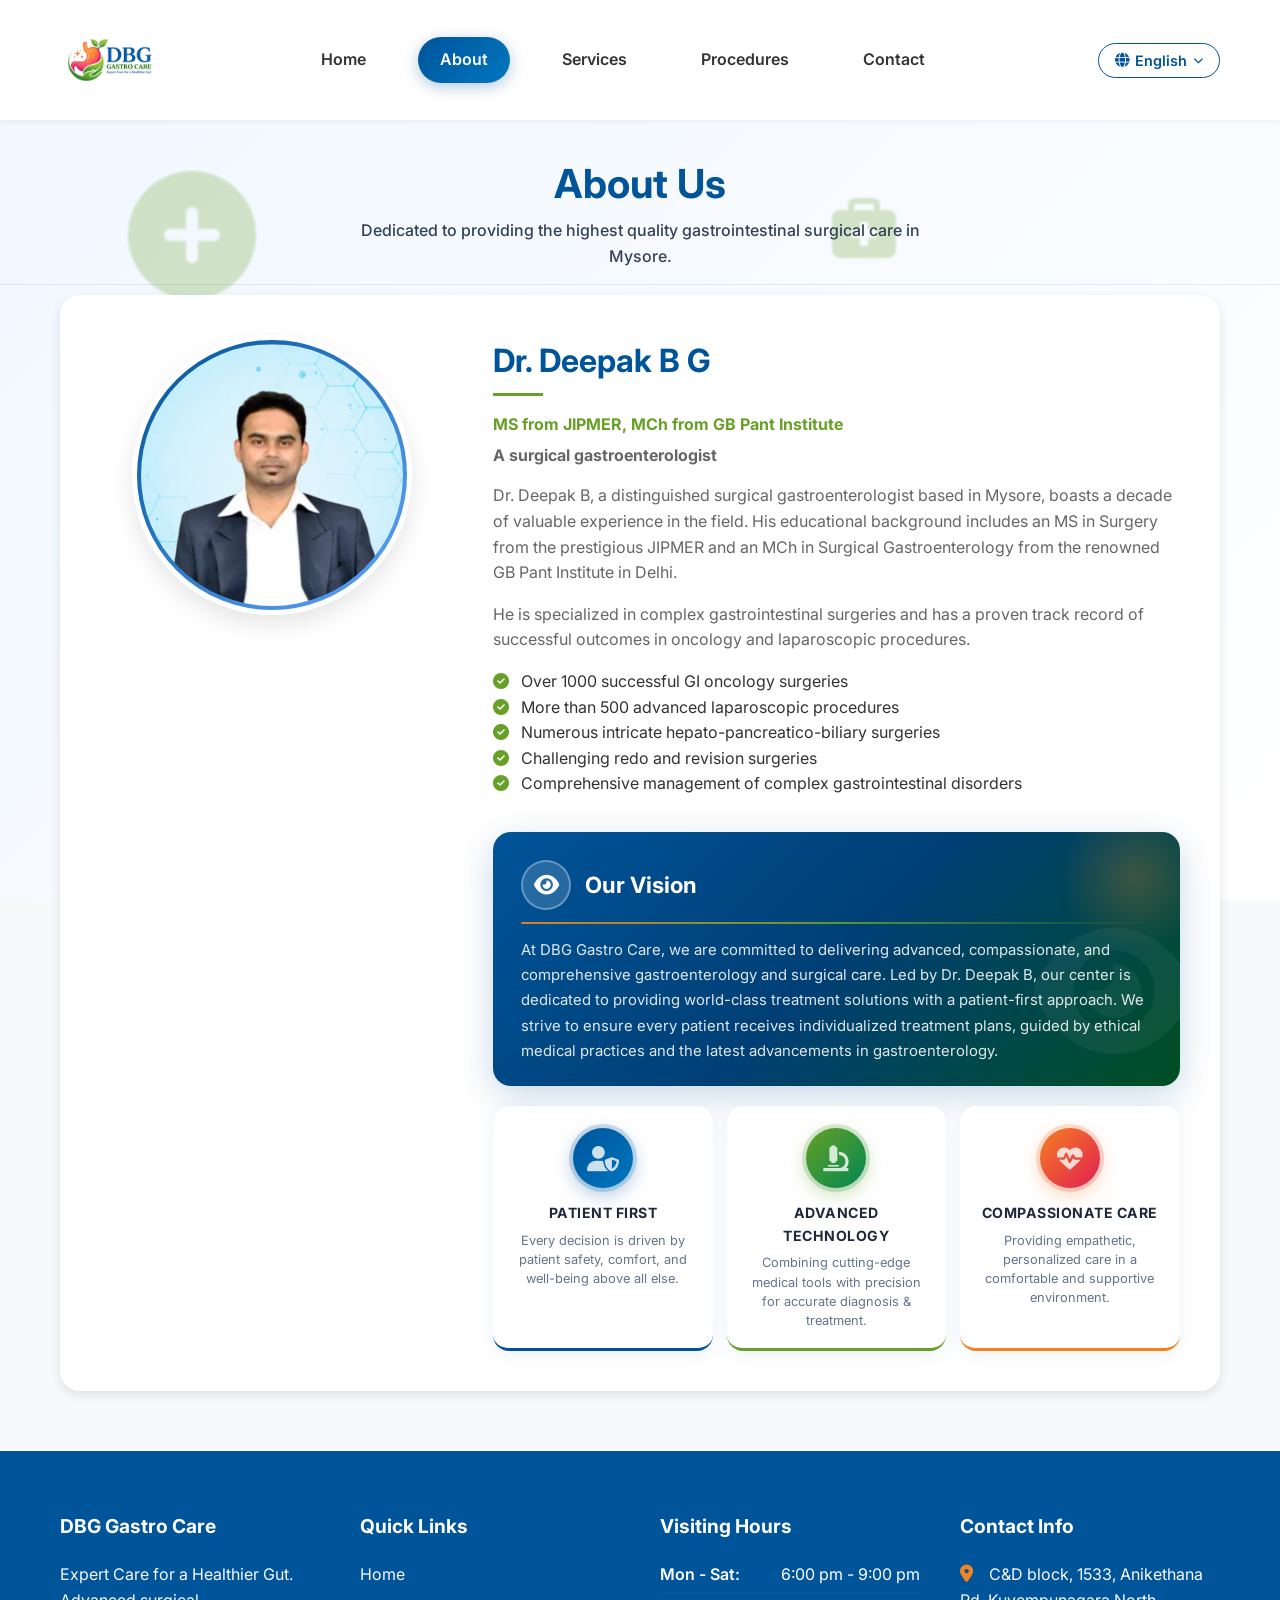
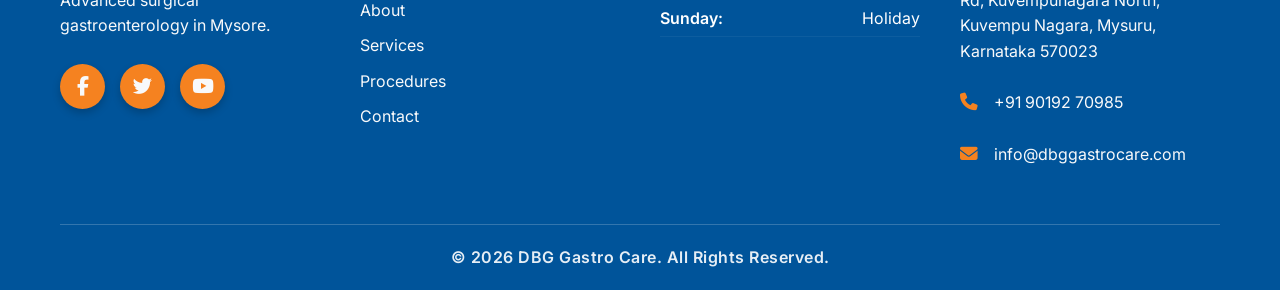
==== about.html @ 2704311a "Initial commit of DBG Gastro Clinic website" ====
<!DOCTYPE html>
<html lang="en">
<head>
    <meta charset="UTF-8">
    <meta name="viewport" content="width=device-width, initial-scale=1.0">
    <title>About Us | DBG Gastro Care</title>
    <link rel="stylesheet" href="style.css">
    <link rel="stylesheet" href="https://cdnjs.cloudflare.com/ajax/libs/font-awesome/6.4.0/css/all.min.css">
</head>
<body>

    <!-- Innovative Background Decorations -->
    <div class="bg-decor">
        <div class="decor-item decor-1"><i class="fas fa-plus-circle decor-cross"></i></div>
        <div class="decor-item decor-2"><i class="fas fa-heartbeat"></i></div>
        <div class="decor-item decor-3"><i class="fas fa-stethoscope decor-circle"></i></div>
        <div class="decor-item decor-4"><i class="fas fa-dna"></i></div>
        <div class="decor-item decor-5"><i class="fas fa-briefcase-medical decor-cross"></i></div>
    </div>

    <!-- Header & Navigation -->
    <header>
        <div class="container navbar">
            <a href="index.html" class="logo">
                <img src="assets/logo.png" alt="DBG Gastro Care Logo">
            </a>
            
            <nav class="nav-links" id="navLinks">
                <a href="index.html" data-key="nav_home">Home</a>
                <a href="about.html" class="active" data-key="nav_about">About</a>
                <a href="services.html" data-key="nav_services">Services</a>
                <a href="procedures.html" data-key="nav_procedures">Procedures</a>
                <a href="contact.html" data-key="nav_contact">Contact</a>
            </nav>
            
            <div class="lang-dropdown">
                <button class="lang-dropbtn">
                    <i class="fas fa-globe"></i> <span>English</span> <i class="fas fa-chevron-down" style="font-size: 0.7em;"></i>
                </button>
                <div class="lang-dropdown-content">
                    <a href="#" data-lang="en">English</a>
                    <a href="#" data-lang="kn">Kannada</a>
                    <a href="#" data-lang="hi">Hindi</a>
                </div>
            </div>

            <div class="mobile-menu-btn" id="mobileMenuBtn">
                <i class="fas fa-bars"></i>
            </div>
        </div>
    </header>

    <!-- Page Header -->
    <section class="page-header">
        <div class="container">
            <h1 data-key="about_header_title">About Us</h1>
            <p data-key="about_header_desc">Dedicated to providing the highest quality gastrointestinal surgical care in Mysore.</p>
        </div>
    </section>

    <!-- Doctor Section -->
    <section class="doctor-intro">
        <div class="container">
            <div class="doctor-content">
                <div class="doctor-img-wrap reveal reveal-left active">
                    <img src="assets/doctor.png" alt="Dr. Deepak B G">
                </div>
                <div class="doctor-details reveal reveal-right active">
                    <h2 data-key="doc_name">Dr. Deepak B G</h2>
                    <p style="color: var(--primary-green); font-weight: bold; margin-bottom: 5px;" data-key="doc_degree">MS from JIPMER, MCh from GB Pant Institute</p>
                    <p style="font-weight: bold; margin-bottom: 15px;" data-key="doc_specialty">A surgical gastroenterologist</p>
                    <p data-key="doc_desc_1">Dr. Deepak B, a distinguished surgical gastroenterologist based in Mysore, boasts a decade of valuable experience in the field. His educational background includes an MS in Surgery from the prestigious JIPMER and an MCh in Surgical Gastroenterology from the renowned GB Pant Institute in Delhi.</p>
                    <p data-key="doc_desc_2">He is specialized in complex gastrointestinal surgeries and has a proven track record of successful outcomes in oncology and laparoscopic procedures.</p>
                    <ul style="margin-top: 15px; margin-bottom: 20px; list-style-type: none;">
                        <li><i class="fas fa-check-circle" style="color: var(--primary-green); margin-right: 8px;"></i> <span data-key="doc_bullet_1">Over 1000 successful GI oncology surgeries</span></li>
                        <li><i class="fas fa-check-circle" style="color: var(--primary-green); margin-right: 8px;"></i> <span data-key="doc_bullet_2">More than 500 advanced laparoscopic procedures</span></li>
                        <li><i class="fas fa-check-circle" style="color: var(--primary-green); margin-right: 8px;"></i> <span data-key="doc_bullet_3">Numerous intricate hepato-pancreatico-biliary surgeries</span></li>
                        <li><i class="fas fa-check-circle" style="color: var(--primary-green); margin-right: 8px;"></i> <span data-key="doc_bullet_4">Challenging redo and revision surgeries</span></li>
                        <li><i class="fas fa-check-circle" style="color: var(--primary-green); margin-right: 8px;"></i> <span data-key="doc_bullet_5">Comprehensive management of complex gastrointestinal disorders</span></li>
                    </ul>

                    <!-- Vision Section - Visual Creative Design -->
                    <div class="vision-section-animated" id="visionSection">
                        <style>
                            .vision-section-animated { margin-top: 35px; }

                            /* --- Main Vision Banner --- */
                            .vision-banner {
                                position: relative;
                                border-radius: 18px;
                                overflow: hidden;
                                background: linear-gradient(135deg, #00549A 0%, #003f75 50%, #004f22 100%);
                                padding: 28px 28px 22px;
                                margin-bottom: 20px;
                                box-shadow: 0 10px 36px rgba(0,84,154,0.22);
                                animation: visionBannerIn 0.8s cubic-bezier(0.22,1,0.36,1) both;
                            }
                            @keyframes visionBannerIn {
                                from { opacity: 0; transform: translateY(25px); }
                                to   { opacity: 1; transform: translateY(0); }
                            }
                            /* Watermark icon */
                            .vision-banner::before {
                                content: '\f06e';
                                font-family: 'Font Awesome 6 Free';
                                font-weight: 900;
                                position: absolute;
                                right: -15px;
                                bottom: -20px;
                                font-size: 9rem;
                                color: rgba(255,255,255,0.05);
                                pointer-events: none;
                            }
                            /* Glowing orb */
                            .vision-banner::after {
                                content: '';
                                position: absolute;
                                top: -30px; right: -30px;
                                width: 150px; height: 150px;
                                background: radial-gradient(circle, rgba(245,130,32,0.25) 0%, transparent 70%);
                                border-radius: 50%;
                                pointer-events: none;
                                animation: orbPulse 3s ease-in-out infinite;
                            }
                            @keyframes orbPulse {
                                0%,100% { transform: scale(1); opacity: 0.6; }
                                50%     { transform: scale(1.2); opacity: 1; }
                            }
                            .vision-banner-header {
                                display: flex;
                                align-items: center;
                                gap: 14px;
                                margin-bottom: 12px;
                            }
                            .vision-eye-icon {
                                width: 50px; height: 50px;
                                border-radius: 50%;
                                background: rgba(255,255,255,0.15);
                                border: 2px solid rgba(255,255,255,0.3);
                                display: flex; align-items: center; justify-content: center;
                                font-size: 1.4rem; color: #fff;
                                animation: iconPulseV 2.5s ease-in-out infinite;
                                flex-shrink: 0;
                            }
                            @keyframes iconPulseV {
                                0%,100% { box-shadow: 0 0 0 0 rgba(255,255,255,0.3); }
                                50%     { box-shadow: 0 0 0 10px rgba(255,255,255,0); }
                            }
                            .vision-banner-title {
                                font-size: 1.4rem;
                                font-weight: 700;
                                color: #fff;
                                margin: 0; padding: 0;
                            }
                            .vision-banner-title::after { display: none; }
                            .vision-banner-divider {
                                height: 2px;
                                background: linear-gradient(90deg, rgba(245,130,32,0.9), rgba(103,160,38,0.9), transparent);
                                border-radius: 2px;
                                margin-bottom: 14px;
                                animation: dividerExpandV 1s ease-out 0.4s both;
                                transform-origin: left;
                            }
                            @keyframes dividerExpandV {
                                from { transform: scaleX(0); } to { transform: scaleX(1); }
                            }
                            .vision-banner-text {
                                color: rgba(255,255,255,0.88);
                                line-height: 1.7;
                                font-size: 0.93rem;
                                margin: 0;
                            }

                            /* --- Vision Pillars Grid --- */
                            .vision-pillars {
                                display: grid;
                                grid-template-columns: repeat(3, 1fr);
                                gap: 14px;
                            }
                            .vision-pillar {
                                background: #fff;
                                border-radius: 16px;
                                padding: 22px 16px 18px;
                                text-align: center;
                                box-shadow: 0 4px 18px rgba(0,84,154,0.08);
                                border-bottom: 3px solid transparent;
                                transition: transform 0.3s ease, box-shadow 0.3s ease, border-color 0.3s;
                                animation: pillarIn 0.7s cubic-bezier(0.22,1,0.36,1) both;
                                cursor: default;
                            }
                            .vision-pillar:nth-child(1) { animation-delay: 0.1s; border-bottom-color: #00549A; }
                            .vision-pillar:nth-child(2) { animation-delay: 0.25s; border-bottom-color: #67A026; }
                            .vision-pillar:nth-child(3) { animation-delay: 0.4s; border-bottom-color: #F58220; }
                            @keyframes pillarIn {
                                from { opacity: 0; transform: translateY(20px); }
                                to   { opacity: 1; transform: translateY(0); }
                            }
                            .vision-pillar:hover {
                                transform: translateY(-6px);
                                box-shadow: 0 12px 30px rgba(0,84,154,0.14);
                            }
                            .vision-pillar-icon {
                                width: 60px; height: 60px;
                                border-radius: 50%;
                                display: flex; align-items: center; justify-content: center;
                                font-size: 1.6rem;
                                color: #fff;
                                margin: 0 auto 14px;
                                position: relative;
                            }
                            .vision-pillar:nth-child(1) .vision-pillar-icon {
                                background: linear-gradient(135deg, #00549A, #0077C0);
                                box-shadow: 0 6px 20px rgba(0,84,154,0.35);
                            }
                            .vision-pillar:nth-child(2) .vision-pillar-icon {
                                background: linear-gradient(135deg, #67A026, #008751);
                                box-shadow: 0 6px 20px rgba(103,160,38,0.35);
                            }
                            .vision-pillar:nth-child(3) .vision-pillar-icon {
                                background: linear-gradient(135deg, #F58220, #E11C54);
                                box-shadow: 0 6px 20px rgba(245,130,32,0.35);
                            }
                            .vision-pillar-icon::after {
                                content: '';
                                position: absolute;
                                inset: -4px;
                                border-radius: 50%;
                                background: inherit;
                                opacity: 0.2;
                                animation: ripple 2.5s ease-out infinite;
                            }
                            .vision-pillar:nth-child(1) .vision-pillar-icon::after { animation-delay: 0s; }
                            .vision-pillar:nth-child(2) .vision-pillar-icon::after { animation-delay: 0.8s; }
                            .vision-pillar:nth-child(3) .vision-pillar-icon::after { animation-delay: 1.6s; }
                            @keyframes ripple {
                                0%   { transform: scale(1); opacity: 0.25; }
                                100% { transform: scale(1.9); opacity: 0; }
                            }
                            .vision-pillar-label {
                                font-size: 0.88rem;
                                font-weight: 700;
                                color: #1e293b;
                                margin-bottom: 6px;
                                text-transform: uppercase;
                                letter-spacing: 0.5px;
                            }
                            .vision-pillar-desc {
                                font-size: 0.8rem;
                                color: #64748b;
                                line-height: 1.5;
                                margin: 0;
                            }
                            @media (max-width: 600px) {
                                .vision-pillars { grid-template-columns: 1fr; }
                            }
                        </style>

                        <!-- Top Banner: Main Vision Text -->
                        <div class="vision-banner">
                            <div class="vision-banner-header">
                                <div class="vision-eye-icon"><i class="fas fa-eye"></i></div>
                                <h3 class="vision-banner-title" data-key="vision_title">Our Vision</h3>
                            </div>
                            <div class="vision-banner-divider"></div>
                            <p class="vision-banner-text" data-key="vision_desc">At DBG Gastro Care, we are committed to delivering advanced, compassionate, and comprehensive gastroenterology and surgical care. Led by Dr. Deepak B, our center is dedicated to providing world-class treatment solutions with a patient-first approach. We strive to ensure every patient receives individualized treatment plans, guided by ethical medical practices and the latest advancements in gastroenterology.</p>
                        </div>

                        <!-- Visual Pillars: 3 Key Values -->
                        <div class="vision-pillars">
                            <div class="vision-pillar">
                                <div class="vision-pillar-icon">
                                    <i class="fas fa-user-shield"></i>
                                </div>
                                <div class="vision-pillar-label" data-key="patient_first">Patient First</div>
                                <p class="vision-pillar-desc" data-key="patient_first_desc">Every decision is driven by patient safety, comfort, and well-being above all else.</p>
                            </div>
                            <div class="vision-pillar">
                                <div class="vision-pillar-icon">
                                    <i class="fas fa-microscope"></i>
                                </div>
                                <div class="vision-pillar-label" data-key="adv_tech">Advanced Technology</div>
                                <p class="vision-pillar-desc" data-key="adv_tech_desc">Combining cutting-edge medical tools with precision for accurate diagnosis & treatment.</p>
                            </div>
                            <div class="vision-pillar">
                                <div class="vision-pillar-icon">
                                    <i class="fas fa-heart-pulse"></i>
                                </div>
                                <div class="vision-pillar-label" data-key="comp_care">Compassionate Care</div>
                                <p class="vision-pillar-desc" data-key="comp_care_desc">Providing empathetic, personalized care in a comfortable and supportive environment.</p>
                            </div>
                        </div>
                    </div>
                </div>
            </div>
        </div>
    </section>


    <!-- Footer -->
    <footer>
        <div class="container">
            <div class="footer-content">
                <div class="footer-col">
                    <h3 data-key="footer_clinic_name">DBG Gastro Care</h3>
                    <p data-key="footer_clinic_desc">Expert Care for a Healthier Gut. Advanced surgical gastroenterology in Mysore.</p>
                    <div class="social-links">
                        <a href="#" class="social-icon"><i class="fab fa-facebook-f"></i></a>
                        <a href="#" class="social-icon"><i class="fab fa-twitter"></i></a>
                        <a href="#" class="social-icon"><i class="fab fa-youtube"></i></a>
                    </div>
                </div>
                <div class="footer-col">
                    <h3 data-key="footer_quick_links">Quick Links</h3>
                    <div class="footer-links">
                        <a href="index.html" data-key="nav_home">Home</a>
                        <a href="about.html" data-key="nav_about">About Us</a>
                        <a href="services.html" data-key="nav_services">Services</a>
                        <a href="procedures.html" data-key="nav_procedures">Procedures</a>
                        <a href="contact.html" data-key="nav_contact">Contact</a>
                    </div>
                </div>
                <div class="footer-col">
                    <h3 data-key="footer_visiting_hours">Visiting Hours</h3>
                    <div class="visiting-hours">
                        <p><span data-key="footer_mon_sat">Mon - Sat:</span> <span data-key="footer_time">6:00 pm - 9:00 pm</span></p>
                        <p><span data-key="footer_sun">Sunday:</span> <span data-key="footer_holiday">Holiday</span></p>
                    </div>
                </div>
                <div class="footer-col">
                    <h3 data-key="footer_contact_info">Contact Info</h3>
                    <div class="footer-links">
                        <p><i class="fas fa-map-marker-alt"></i> <span data-key="contact_location">Mysore, Karnataka</span></p>
                        <p><i class="fas fa-phone"></i> +91 90192 70985</p>
                        <p><i class="fas fa-envelope"></i> info@dbggastrocare.com</p>
                    </div>
                </div>
            </div>
            <div class="footer-bottom">
                <p data-key="footer_copyright">&copy; 2026 DBG Gastro Care. All Rights Reserved.</p>
            </div>
        </div>
    </footer>

    <script src="translations.js"></script>
    <script src="script.js"></script>
</body>
</html>
---- style.css ----
@import url('https://fonts.googleapis.com/css2?family=Inter:wght@300;400;500;600;700&display=swap');

:root {
    --primary-blue: #00549A;
    --primary-green: #67A026;
    --dark-green: #008751;
    --accent-red: #E11C54;
    --accent-orange: #F58220;
    --accent-yellow: #FDB813;
    --text-dark: #333333;
    --text-light: #666666;
    --bg-light: #f8f9fa;
    --white: #ffffff;
    --gradient-stomach: linear-gradient(135deg, #FDB813 0%, #F58220 30%, #E11C54 70%, #90278E 100%);
    --shadow-sm: 0 2px 4px rgba(0,0,0,0.05);
    --shadow-md: 0 4px 12px rgba(0,0,0,0.1);
    --shadow-lg: 0 10px 24px rgba(0,0,0,0.1);
    --transition: all 0.3s ease;
}

* {
    margin: 0;
    padding: 0;
    box-sizing: border-box;
}

body {
    font-family: 'Inter', sans-serif;
    color: var(--text-dark);
    line-height: 1.6;
    background-color: var(--bg-light);
}

a {
    text-decoration: none;
    color: inherit;
    transition: var(--transition);
}

ul {
    list-style: none;
}

img {
    max-width: 100%;
    height: auto;
}

/* Container */
.container {
    max-width: 1200px;
    margin: 0 auto;
    padding: 0 20px;
}

/* Typography */
h1, h2, h3, h4, h5, h6 {
    color: var(--primary-blue);
    font-weight: 700;
    margin-bottom: 1rem;
}

h1 {
    font-size: 2.5rem;
    line-height: 1.2;
}

h2 {
    font-size: 2rem;
    position: relative;
    padding-bottom: 10px;
}

h2::after {
    content: '';
    position: absolute;
    bottom: 0;
    left: 0;
    width: 50px;
    height: 3px;
    background-color: var(--primary-green);
}

p {
    margin-bottom: 1rem;
    color: var(--text-light);
}

/* Buttons */
.btn {
    display: inline-block;
    padding: 12px 24px;
    border-radius: 30px;
    font-weight: 600;
    text-align: center;
    cursor: pointer;
    border: none;
    transition: var(--transition);
}

.btn-primary {
    background: var(--gradient-stomach);
    color: var(--white);
    box-shadow: var(--shadow-md);
    border: none;
}

.btn-primary:hover {
    transform: translateY(-2px);
    box-shadow: var(--shadow-lg);
}

.btn-outline {
    background: transparent;
    color: var(--primary-blue);
    border: 2px solid var(--primary-blue);
}

.btn-outline:hover {
    background: var(--primary-blue);
    color: var(--white);
}

/* Header & Navigation */
header {
    background-color: var(--white);
    box-shadow: var(--shadow-sm);
    position: sticky;
    top: 0;
    z-index: 1000;
}

.navbar {
    display: flex;
    justify-content: space-between;
    align-items: center;
    height: 120px;
}

.logo {
    display: flex;
    align-items: center;
    gap: 15px;
    text-decoration: none;
}

.logo img {
    height: 100px;
    width: auto;
    object-fit: contain;
}

.logo-text {
    display: flex;
    flex-direction: column;
    justify-content: center;
}

.logo-title {
    font-family: Georgia, serif;
    font-size: 2.2rem;
    font-weight: 700;
    color: var(--primary-blue);
    line-height: 1;
    letter-spacing: 1px;
}

.logo-subtitle {
    font-family: Georgia, serif;
    font-size: 1.1rem;
    color: var(--primary-green);
    font-weight: 700;
    line-height: 1.2;
    letter-spacing: 0.5px;
}

.logo-tagline {
    font-family: 'Inter', sans-serif;
    font-size: 0.8rem;
    color: #0077C0;
    margin-top: 2px;
}

.nav-links {
    display: flex;
    gap: 30px;
}

.nav-links a {
    font-weight: 600;
    color: var(--text-dark);
    padding: 10px 22px;
    border-radius: 50px;
    transition: var(--transition);
}

.nav-links a:hover {
    color: var(--primary-blue);
    background: rgba(0, 84, 154, 0.05);
}

.nav-links a.active {
    background: linear-gradient(135deg, var(--primary-blue) 0%, #0077C0 100%);
    color: var(--white) !important;
    box-shadow: 0 4px 15px rgba(0, 84, 154, 0.3);
}

.mobile-menu-btn {
    display: none;
    font-size: 1.5rem;
    cursor: pointer;
    color: var(--primary-blue);
}

/* Language Dropdown */
.lang-dropdown {
    position: relative;
    display: inline-block;
    margin-left: 12px;
}

.lang-dropbtn {
    background-color: transparent;
    color: var(--primary-blue);
    padding: 8px 16px;
    font-size: 0.9rem;
    font-weight: 600;
    border: 1.5px solid var(--primary-blue);
    border-radius: 30px;
    cursor: pointer;
    display: flex;
    align-items: center;
    gap: 6px;
    transition: var(--transition);
    font-family: 'Inter', sans-serif;
}

.lang-dropbtn:hover {
    background-color: var(--primary-blue);
    color: var(--white);
}

.lang-dropdown-content {
    display: none;
    position: absolute;
    right: 0;
    background-color: #ffffff;
    min-width: 140px;
    box-shadow: 0px 8px 24px rgba(0,0,0,0.12);
    border-radius: 12px;
    z-index: 1000;
    overflow: hidden;
    margin-top: 8px;
    border: 1px solid rgba(0,84,154,0.1);
}

.lang-dropdown-content.show {
    display: block;
    animation: fadeIn 0.2s ease-in-out;
}

.lang-dropdown-content a {
    color: var(--text-dark);
    padding: 12px 16px;
    text-decoration: none;
    display: block;
    font-size: 0.9rem;
    font-weight: 500;
    transition: background-color 0.2s;
}

.lang-dropdown-content a:hover {
    background-color: rgba(0, 84, 154, 0.05);
    color: var(--primary-blue);
}

.lang-dropdown:hover .lang-dropdown-content {
    display: block;
    animation: fadeIn 0.2s ease-in-out;
}

@keyframes fadeIn {
    from { opacity: 0; transform: translateY(-10px); }
    to { opacity: 1; transform: translateY(0); }
}

@media (max-width: 768px) {
    .lang-dropdown {
        display: none;
    }
}



/* Hero Section */
.hero {
    background: transparent; /* Remove solid background */
    padding: 0 0 80px;
    overflow: hidden;
}

.hero-content {
    display: grid;
    grid-template-columns: 1fr 1fr;
    gap: 50px;
    align-items: center; /* Keep image centered vertically */
}

.hero-text {
    align-self: flex-start; /* Move only the text to the top */
    padding-top: 20px; /* Optional slight breathing room */
}

.hero-text h1 {
    font-size: 4rem;
    color: var(--primary-blue);
    margin-top: 0; /* Ensure no top margin */
    margin-bottom: 20px;
}

.hero-text h1 span {
    color: var(--primary-green);
}

.hero-text p {
    font-size: 1.1rem;
    margin-bottom: 30px;
    max-width: 500px;
}

.hero-buttons {
    display: flex;
    gap: 15px;
}

.hero-image {
    position: relative;
    text-align: center;
    margin-top: 40px; /* Added gap between image and header line */
    border-radius: 20px;
    overflow: hidden;
    box-shadow: var(--shadow-lg);
}

/* Highlights Section */
.highlights {
    padding: 80px 0;
    background-color: transparent;
}

.section-header {
    text-align: center;
    margin-bottom: 50px;
}

.section-header h2::after {
    left: 50%;
    transform: translateX(-50%);
}

.highlight-grid {
    display: grid;
    grid-template-columns: repeat(auto-fit, minmax(300px, 1fr));
    gap: 30px;
}

.highlight-card {
    background: var(--white);
    padding: 30px;
    border-radius: 15px;
    box-shadow: var(--shadow-md);
    transition: var(--transition);
    text-align: center;
    border-bottom: 4px solid transparent;
}

.highlight-card:hover {
    transform: translateY(-10px);
    box-shadow: var(--shadow-lg);
    border-bottom-color: var(--primary-green);
}

.highlight-icon {
    font-size: 2.5rem;
    color: var(--accent-orange);
    margin-bottom: 20px;
}

/* Doctor Section */
.doctor-intro {
    padding: 10px 0 60px;
    background-color: transparent;
}

.doctor-content {
    display: grid;
    grid-template-columns: 1fr 2fr;
    gap: 50px;
    align-items: flex-start;
    background: var(--white);
    padding: 40px;
    border-radius: 20px;
    box-shadow: var(--shadow-md);
}

.doctor-img-wrap {
    border-radius: 50%;
    overflow: hidden;
    border: 5px solid var(--white);
    background: linear-gradient(135deg, var(--primary-blue), #60a5fa);
    padding: 4px;
    width: 280px;
    height: 280px;
    margin: 0 auto;
    box-shadow: var(--shadow-lg);
}

.doctor-img-wrap img {
    width: 100%;
    height: 100%;
    object-fit: cover;
    border-radius: 50%;
}

.stats-grid {
    display: grid;
    grid-template-columns: repeat(2, 1fr);
    gap: 20px;
    margin-top: 30px;
}

.stat-item {
    background: var(--bg-light);
    padding: 15px;
    border-radius: 10px;
    border-left: 4px solid var(--primary-green);
}

.stat-number {
    font-size: 1.5rem;
    font-weight: 700;
    color: var(--primary-blue);
}

/* Footer */
footer {
    background-color: var(--primary-blue);
    color: var(--white);
    padding: 60px 0 20px;
}

.footer-content {
    display: grid;
    grid-template-columns: repeat(auto-fit, minmax(250px, 1fr));
    gap: 40px;
    margin-bottom: 40px;
}

.footer-col h3 {
    color: var(--white);
    margin-bottom: 20px;
    font-size: 1.2rem;
}

.footer-col h3::after {
    background-color: var(--accent-orange);
    width: 30px;
}

.footer-col p, .footer-col a {
    color: #f8f9fa;
}

.footer-col a:hover {
    color: var(--white);
}

.footer-links {
    display: flex;
    flex-direction: column;
    gap: 10px;
}

.social-links {
    display: flex;
    gap: 15px;
    margin-top: 25px;
}

.social-icon {
    width: 45px;
    height: 45px;
    background-color: var(--accent-orange); /* Fully orange circle by default */
    color: var(--white); /* White icons for constant visibility */
    border-radius: 50%;
    display: flex;
    align-items: center;
    justify-content: center;
    font-size: 1.2rem;
    transition: var(--transition);
    box-shadow: 0 4px 8px rgba(0,0,0,0.2);
}

.social-icon:hover {
    background-color: #00D1FF; /* Highlight in light blue on hover */
    color: var(--white);
    transform: translateY(-5px);
}

.visiting-hours p {
    display: flex;
    justify-content: space-between;
    margin-bottom: 12px;
    color: #f8f9fa;
    border-bottom: 1px solid rgba(255,255,255,0.05);
    padding-bottom: 5px;
}

.visiting-hours p span:first-child {
    color: var(--white); /* Changed to white as requested */
    font-weight: 600;
}

.visiting-hours p span:last-child {
    color: #ffffff;
}

.footer-links p i {
    color: var(--accent-orange); /* Highlighted icons in orange to match logo */
    margin-right: 12px;
    font-size: 1.1rem;
}

.footer-bottom {
    text-align: center;
    padding-top: 20px;
    border-top: 1px solid rgba(255,255,255,0.2);
    color: #ffffff;
    font-weight: 600;
    font-size: 1rem;
    letter-spacing: 0.5px;
}

.footer-bottom p {
    color: rgba(255, 255, 255, 0.9);
    margin-bottom: 0;
}

/* Responsive */
@media (max-width: 768px) {
    .nav-links {
        display: none;
        position: absolute;
        top: 140px;
        left: 0;
        width: 100%;
        background: var(--white);
        flex-direction: column;
        padding: 20px;
        box-shadow: var(--shadow-md);
        gap: 15px;
    }

    .nav-links.active {
        display: flex;
    }

    .mobile-menu-btn {
        display: block;
    }

    .hero-content {
        grid-template-columns: 1fr;
        text-align: center;
    }

    .hero-text h1 {
        font-size: 2.5rem;
    }

    .hero-text p {
        margin: 0 auto 30px;
    }

    .hero-buttons {
        justify-content: center;
    }

    .doctor-content {
        grid-template-columns: 1fr;
        text-align: center;
    }

    h2::after {
        left: 50%;
        transform: translateX(-50%);
    }
}

/* Services Page specific */
.page-header {
    background-color: transparent;
    border-bottom: 1px solid rgba(0, 75, 154, 0.1);
    color: var(--primary-blue);
    padding: 40px 0 15px;
    text-align: center;
}

.page-header h1 {
    color: var(--primary-blue);
    margin-bottom: 10px;
}

.page-header p {
    color: #334155;
    max-width: 600px;
    margin: 0 auto;
    font-weight: 500;
}

.services-grid {
    display: grid;
    grid-template-columns: repeat(auto-fill, minmax(300px, 1fr));
    gap: 30px;
    padding: 15px 0 60px;
}

.service-card {
    background: var(--white);
    border-radius: 15px;
    overflow: hidden;
    box-shadow: var(--shadow-md);
    transition: var(--transition);
}

.service-card:hover {
    transform: translateY(-5px);
    box-shadow: var(--shadow-lg);
}

.service-img {
    height: 200px;
    background-color: #e2e8f0;
    position: relative;
}

.service-icon-wrap {
    position: absolute;
    bottom: -20px;
    right: 20px;
    width: 60px;
    height: 60px;
    background: var(--white);
    border-radius: 50%;
    display: flex;
    align-items: center;
    justify-content: center;
    font-size: 1.5rem;
    color: var(--accent-orange);
    box-shadow: var(--shadow-sm);
}

.service-content {
    padding: 30px 20px 20px;
}

/* Contact Page specific */
.contact-section {
    padding: 30px 0;
}

.contact-container {
    display: grid;
    grid-template-columns: repeat(3, 1fr);
    gap: 30px;
    align-items: stretch;
}

.contact-info, .contact-form, .map-card {
    background: var(--white);
    padding: 30px;
    border-radius: 15px;
    box-shadow: var(--shadow-md);
    display: flex;
    flex-direction: column;
    height: 100%;
}

.info-item {
    display: flex;
    gap: 15px;
    margin-bottom: 25px;
}

.info-icon {
    font-size: 1.5rem;
    color: var(--primary-green);
}

.map-card h3 {
    margin-bottom: 20px;
}

.map-container-small {
    flex: 1;
    width: 100%;
    min-height: 300px;
    border-radius: 10px;
    overflow: hidden;
}

.form-group {
    margin-bottom: 20px;
}

.form-control {
    width: 100%;
    padding: 12px 15px;
    border: 1px solid #cbd5e1;
    border-radius: 8px;
    font-family: inherit;
    font-size: 1rem;
    transition: var(--transition);
}

.form-control:focus {
    outline: none;
    border-color: var(--primary-blue);
    box-shadow: 0 0 0 3px rgba(0, 75, 135, 0.1);
}

textarea.form-control {
    resize: vertical;
    min-height: 120px;
}

@media (max-width: 992px) {
    .contact-container {
        grid-template-columns: 1fr;
    }
}

/* --- INNOVATIVE ANIMATIONS --- */

/* Scroll Progress Bar */
.scroll-progress {
    position: fixed;
    top: 0;
    left: 0;
    width: 0%;
    height: 4px;
    background: linear-gradient(to right, var(--primary-blue), var(--accent-orange), var(--primary-green));
    z-index: 10001;
    transition: width 0.1s ease;
}

/* Reveal on Scroll */
.reveal {
    opacity: 0;
    transition: opacity 1s cubic-bezier(0.5, 0, 0, 1), transform 1s cubic-bezier(0.5, 0, 0, 1);
    will-change: transform, opacity;
}

.reveal-up { transform: translateY(50px); }
.reveal-left { transform: translateX(-50px); }
.reveal-right { transform: translateX(50px); }

.reveal.active {
    opacity: 1;
    transform: translate(0, 0);
}

/* Floating Animation */
.float-animation {
    animation: float 4s ease-in-out infinite;
}

@keyframes float {
    0%, 100% { transform: translateY(0); }
    50% { transform: translateY(-15px); }
}

/* Hover Scale Innovation */
.hover-lift {
    transition: var(--transition);
}

.hover-lift:hover {
    transform: translateY(-12px) scale(1.02);
    box-shadow: var(--shadow-lg);
}

/* Glassmorphism Header Effect */
header.scrolled {
    background: rgba(255, 255, 255, 0.85);
    backdrop-filter: blur(15px);
    -webkit-backdrop-filter: blur(15px);
    box-shadow: 0 5px 20px rgba(0,0,0,0.1);
}

/* Fade In Keyframes for page load */
@keyframes fadeIn {
    from { opacity: 0; }
    to { opacity: 1; }
}

.page-fade-in {
    animation: fadeIn 1s ease-in forwards;
}

/* --- INNOVATIVE BACKGROUND DECORATIONS --- */
.bg-decor {
    position: fixed;
    top: 0;
    left: 0;
    width: 100%;
    height: 100%;
    z-index: -1;
    overflow: hidden;
    pointer-events: none;
    background: linear-gradient(135deg, #f0f7ff 0%, #ffffff 100%); /* Unified background */
}

.decor-item {
    position: absolute;
    filter: blur(1px); /* Sharpened for better visibility */
    opacity: 0.25; /* Significantly increased visibility */
    animation: float-random 25s linear infinite;
    color: var(--primary-blue);
}

.decor-cross { color: var(--primary-green); }
.decor-circle { color: var(--accent-orange); }

@keyframes float-random {
    0% { transform: translate(0, 0) rotate(0deg) scale(1); }
    25% { transform: translate(100px, 150px) rotate(90deg) scale(1.1); }
    50% { transform: translate(-100px, 300px) rotate(180deg) scale(1); }
    75% { transform: translate(150px, 100px) rotate(270deg) scale(1.1); }
    100% { transform: translate(0, 0) rotate(360deg) scale(1); }
}

/* Positions for decoration items */
.decor-1 { top: 15%; left: 10%; font-size: 8rem; animation-duration: 30s; }
.decor-2 { top: 60%; left: 5%; font-size: 6rem; animation-duration: 25s; animation-delay: -5s; }
.decor-3 { top: 40%; right: 10%; font-size: 10rem; animation-duration: 35s; animation-delay: -10s; }
.decor-4 { top: 80%; right: 5%; font-size: 5rem; animation-duration: 20s; animation-delay: -15s; }
.decor-5 { top: 20%; right: 30%; font-size: 4rem; animation-duration: 40s; }

/* Procedures Section Styling */
.procedures-section {
    padding: 15px 0 60px;
    background-color: transparent;
}

.procedures-grid {
    display: grid;
    grid-template-columns: repeat(auto-fit, minmax(300px, 1fr));
    gap: 30px;
}

.procedure-card {
    background: var(--white);
    border-radius: 15px;
    overflow: hidden;
    box-shadow: var(--shadow-md);
    transition: var(--transition);
}

.procedure-card:hover {
    transform: translateY(-5px);
    box-shadow: var(--shadow-lg);
}

.procedure-img {
    height: 200px;
    position: relative;
}

.procedure-img img {
    width: 100%;
    height: 100%;
    object-fit: cover;
}

.procedure-icon-wrap {
    position: absolute;
    bottom: -20px;
    right: 20px;
    width: 60px;
    height: 60px;
    background: var(--white);
    border-radius: 50%;
    display: flex;
    align-items: center;
    justify-content: center;
    box-shadow: var(--shadow-md);
    color: var(--accent-orange);
    font-size: 1.5rem;
    z-index: 10;
}

.procedure-content {
    padding: 35px 25px 25px;
}

.procedure-card h4 {
    margin-bottom: 15px;
    color: var(--primary-blue);
}

.procedure-card p {
    font-size: 0.95rem;
    color: var(--text-light);
}
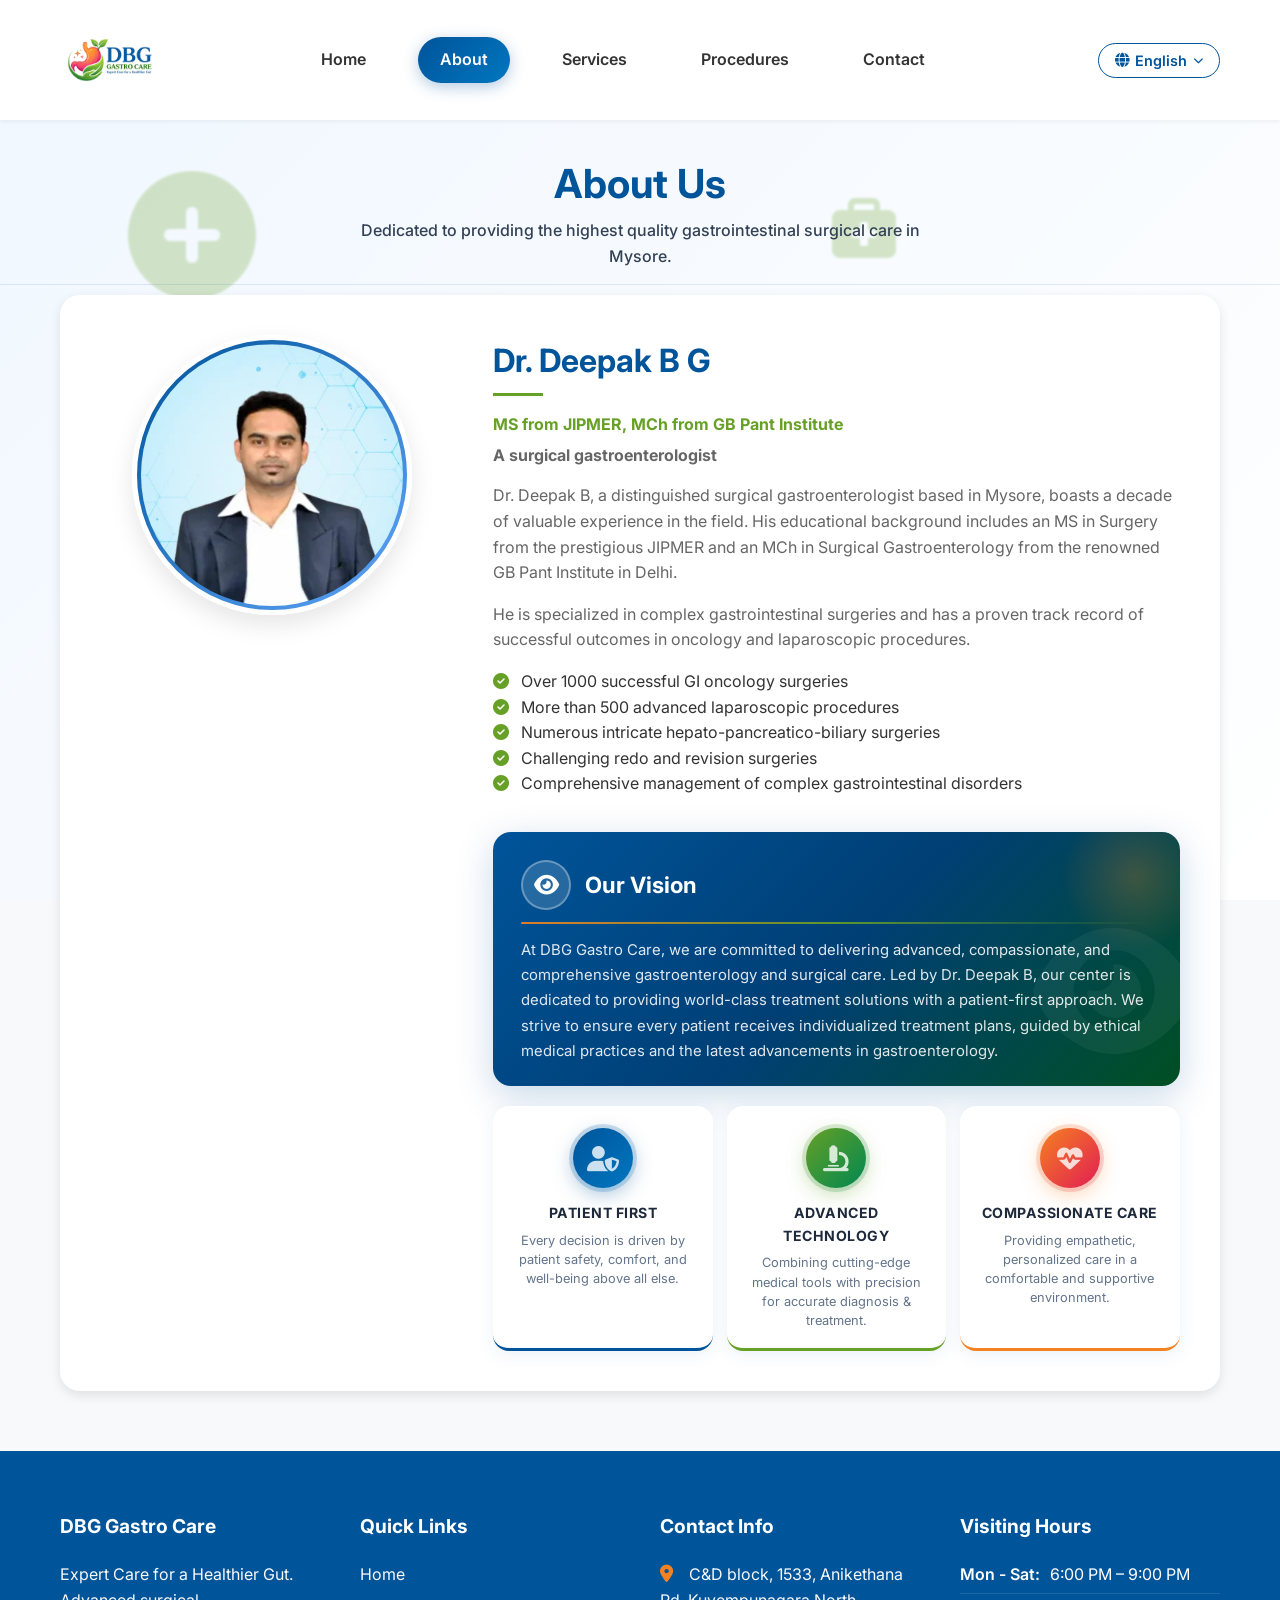
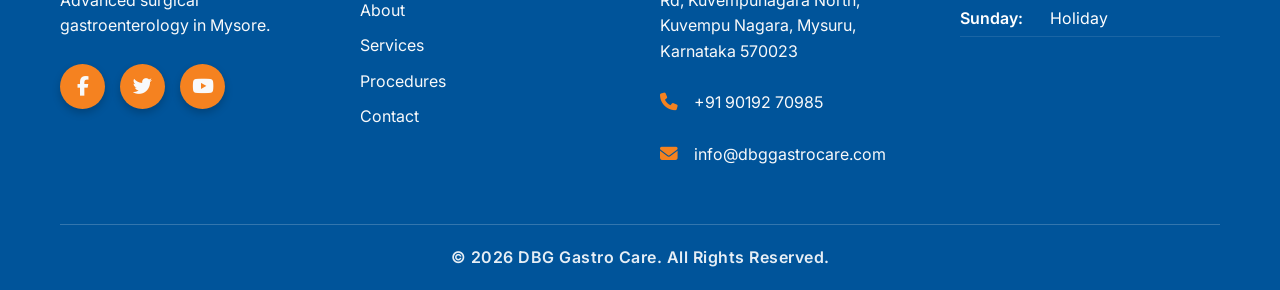
==== commit 60a44364: "Complete redesign of footer into 4 professional columns" ====
--- a/about.html
+++ b/about.html
@@ -320,18 +320,18 @@
                     </div>
                 </div>
                 <div class="footer-col">
+                    <h3 data-key="footer_contact_info">Contact Info</h3>
+                    <div class="footer-links">
+                        <p><i class="fas fa-map-marker-alt"></i> <span data-key="contact_location">C&D block, 1533, Anikethana Rd, Kuvempunagara North, Mysuru</span></p>
+                        <p><i class="fas fa-phone"></i> +91 90192 70985</p>
+                        <p><i class="fas fa-envelope"></i> info@dbggastrocare.com</p>
+                    </div>
+                </div>
+                <div class="footer-col">
                     <h3 data-key="footer_visiting_hours">Visiting Hours</h3>
                     <div class="visiting-hours">
-                        <p><span data-key="footer_mon_sat">Mon - Sat:</span> <span data-key="footer_time">6:00 pm - 9:00 pm</span></p>
+                        <p><span data-key="footer_mon_sat">Mon - Sat:</span> <span data-key="footer_time">6:00 PM – 9:00 PM</span></p>
                         <p><span data-key="footer_sun">Sunday:</span> <span data-key="footer_holiday">Holiday</span></p>
-                    </div>
-                </div>
-                <div class="footer-col">
-                    <h3 data-key="footer_contact_info">Contact Info</h3>
-                    <div class="footer-links">
-                        <p><i class="fas fa-map-marker-alt"></i> <span data-key="contact_location">Mysore, Karnataka</span></p>
-                        <p><i class="fas fa-phone"></i> +91 90192 70985</p>
-                        <p><i class="fas fa-envelope"></i> info@dbggastrocare.com</p>
                     </div>
                 </div>
             </div>
--- a/style.css
+++ b/style.css
@@ -284,9 +284,17 @@
     to { opacity: 1; transform: translateY(0); }
 }
 
-@media (max-width: 768px) {
+@media (max-width: 992px) {
     .lang-dropdown {
         display: none;
+    }
+    
+    .navbar {
+        height: 100px; /* Slightly smaller for tablets */
+    }
+    
+    .logo img {
+        height: 70px;
     }
 }
 
@@ -451,9 +459,10 @@
 
 .footer-content {
     display: grid;
-    grid-template-columns: repeat(auto-fit, minmax(250px, 1fr));
+    grid-template-columns: repeat(4, 1fr);
     gap: 40px;
     margin-bottom: 40px;
+    align-items: flex-start;
 }
 
 .footer-col h3 {
@@ -509,20 +518,28 @@
 
 .visiting-hours p {
     display: flex;
-    justify-content: space-between;
+    justify-content: flex-start;
+    align-items: baseline;
+    flex-wrap: nowrap;
     margin-bottom: 12px;
     color: #f8f9fa;
-    border-bottom: 1px solid rgba(255,255,255,0.05);
+    border-bottom: 1px solid rgba(255,255,255,0.1);
     padding-bottom: 5px;
 }
 
 .visiting-hours p span:first-child {
-    color: var(--white); /* Changed to white as requested */
+    color: var(--white);
     font-weight: 600;
+    width: 90px;
+    display: inline-block;
+    flex-shrink: 0;
 }
 
 .visiting-hours p span:last-child {
     color: #ffffff;
+    flex-shrink: 0;
+    text-align: left;
+    white-space: nowrap !important;
 }
 
 .footer-links p i {
@@ -546,12 +563,78 @@
     margin-bottom: 0;
 }
 
-/* Responsive */
+/* Responsive Layouts */
+@media (max-width: 992px) {
+    .container {
+        padding: 0 30px;
+    }
+
+    .hero-content {
+        grid-template-columns: 1fr;
+        text-align: center;
+        gap: 30px;
+    }
+
+    .hero-text {
+        align-self: center;
+        text-align: center;
+        padding-top: 0;
+    }
+
+    .hero-text h1 {
+        font-size: 3rem;
+    }
+
+    .hero-text p {
+        margin: 0 auto 30px;
+    }
+
+    .hero-buttons {
+        justify-content: center;
+    }
+
+    .doctor-content {
+        grid-template-columns: 1fr;
+        gap: 30px;
+    }
+
+    .doctor-img-wrap {
+        margin: 0 auto;
+    }
+
+    .doctor-info {
+        text-align: center;
+    }
+
+    .doctor-info h2::after {
+        left: 50%;
+        transform: translateX(-50%);
+    }
+
+    .doctor-bullets {
+        text-align: left;
+        display: inline-block;
+    }
+
+    .contact-container {
+        grid-template-columns: 1fr;
+        gap: 30px;
+    }
+}
+
 @media (max-width: 768px) {
+    .navbar {
+        height: 80px;
+    }
+
+    .logo img {
+        height: 60px;
+    }
+
     .nav-links {
         display: none;
         position: absolute;
-        top: 140px;
+        top: 80px;
         left: 0;
         width: 100%;
         background: var(--white);
@@ -559,6 +642,7 @@
         padding: 20px;
         box-shadow: var(--shadow-md);
         gap: 15px;
+        z-index: 1000;
     }
 
     .nav-links.active {
@@ -569,31 +653,31 @@
         display: block;
     }
 
-    .hero-content {
+    .hero-text h1 {
+        font-size: 2.2rem;
+    }
+
+    .section-header h2 {
+        font-size: 1.8rem;
+    }
+
+    .highlight-grid, .services-grid, .procedures-grid {
         grid-template-columns: 1fr;
-        text-align: center;
-    }
-
+    }
+}
+
+@media (max-width: 480px) {
     .hero-text h1 {
-        font-size: 2.5rem;
-    }
-
-    .hero-text p {
-        margin: 0 auto 30px;
+        font-size: 1.8rem;
     }
 
     .hero-buttons {
-        justify-content: center;
-    }
-
-    .doctor-content {
-        grid-template-columns: 1fr;
-        text-align: center;
-    }
-
-    h2::after {
-        left: 50%;
-        transform: translateX(-50%);
+        flex-direction: column;
+        width: 100%;
+    }
+
+    .hero-buttons .btn {
+        width: 100%;
     }
 }
 
@@ -912,4 +996,16 @@
 .procedure-card p {
     font-size: 0.95rem;
     color: var(--text-light);
+}
+
+@media (max-width: 1200px) {
+    .footer-content {
+        grid-template-columns: repeat(2, 1fr);
+    }
+}
+
+@media (max-width: 768px) {
+    .footer-content {
+        grid-template-columns: 1fr;
+    }
 }
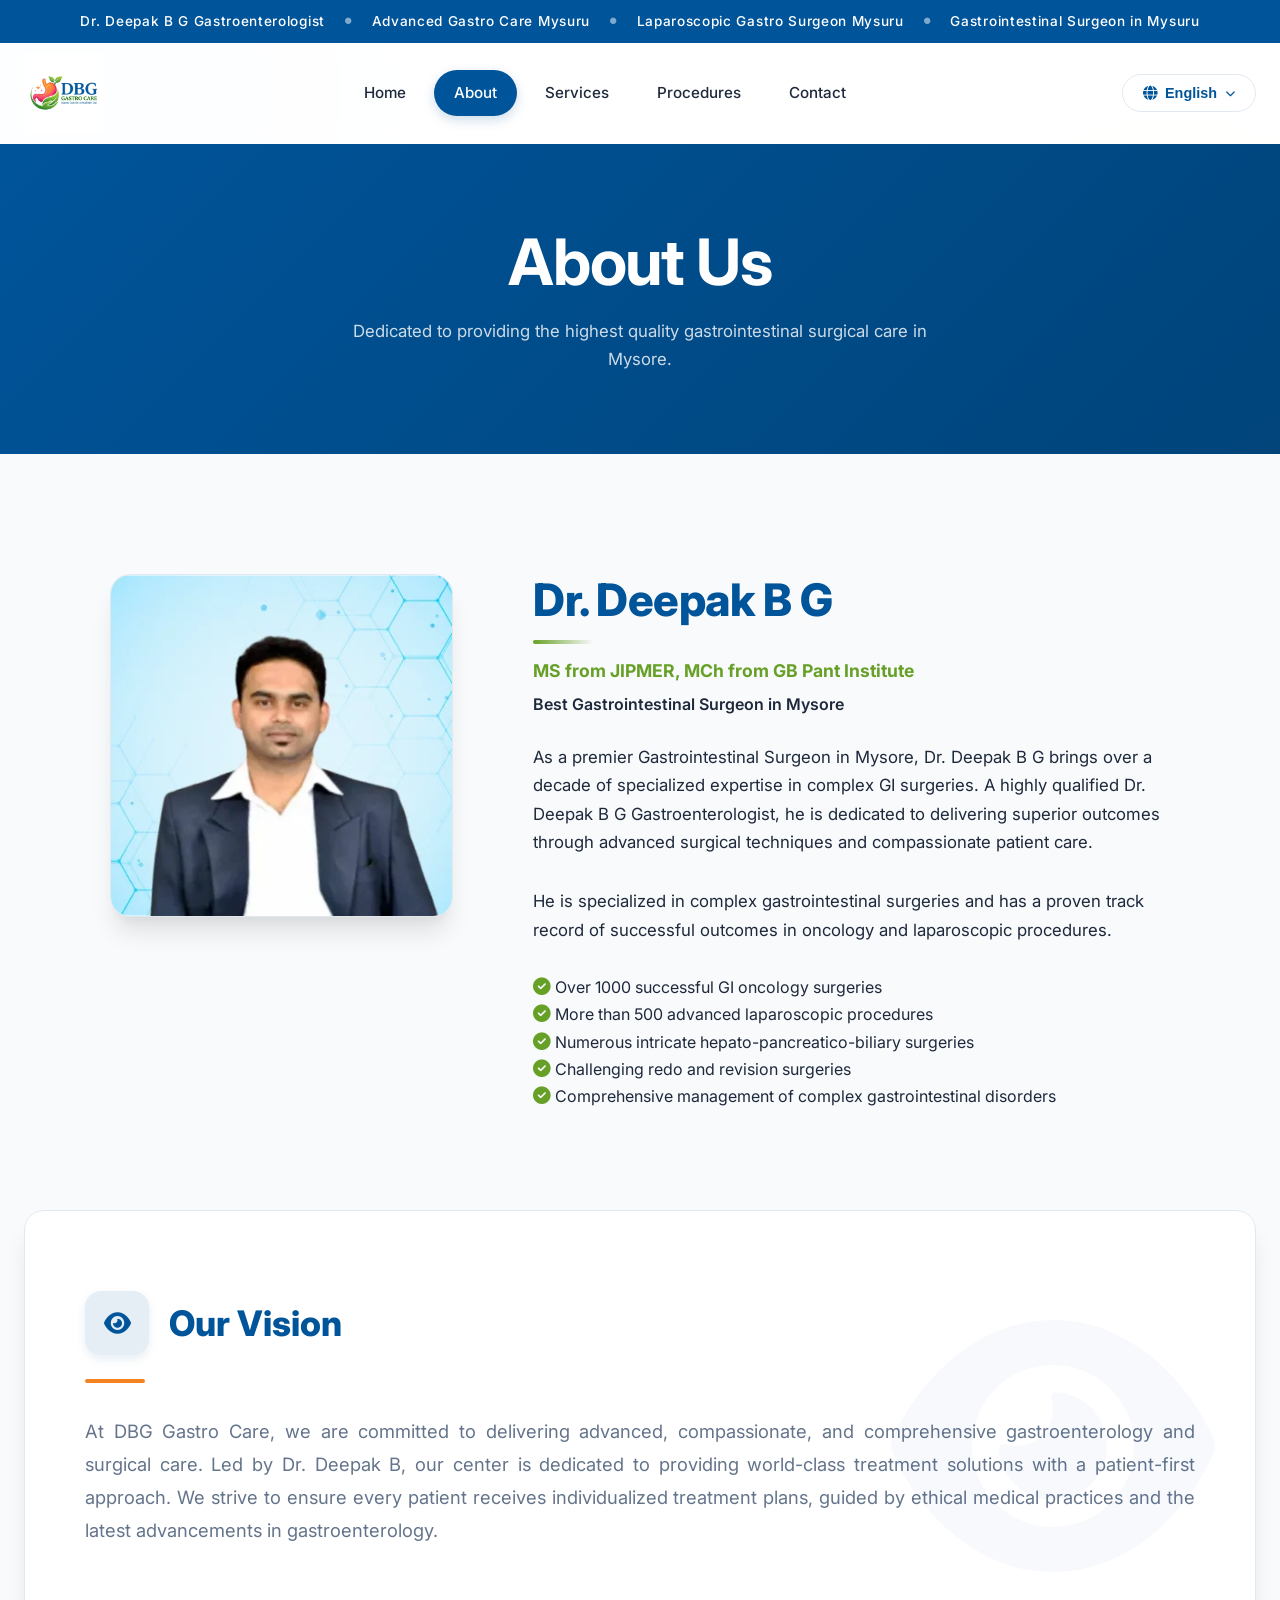
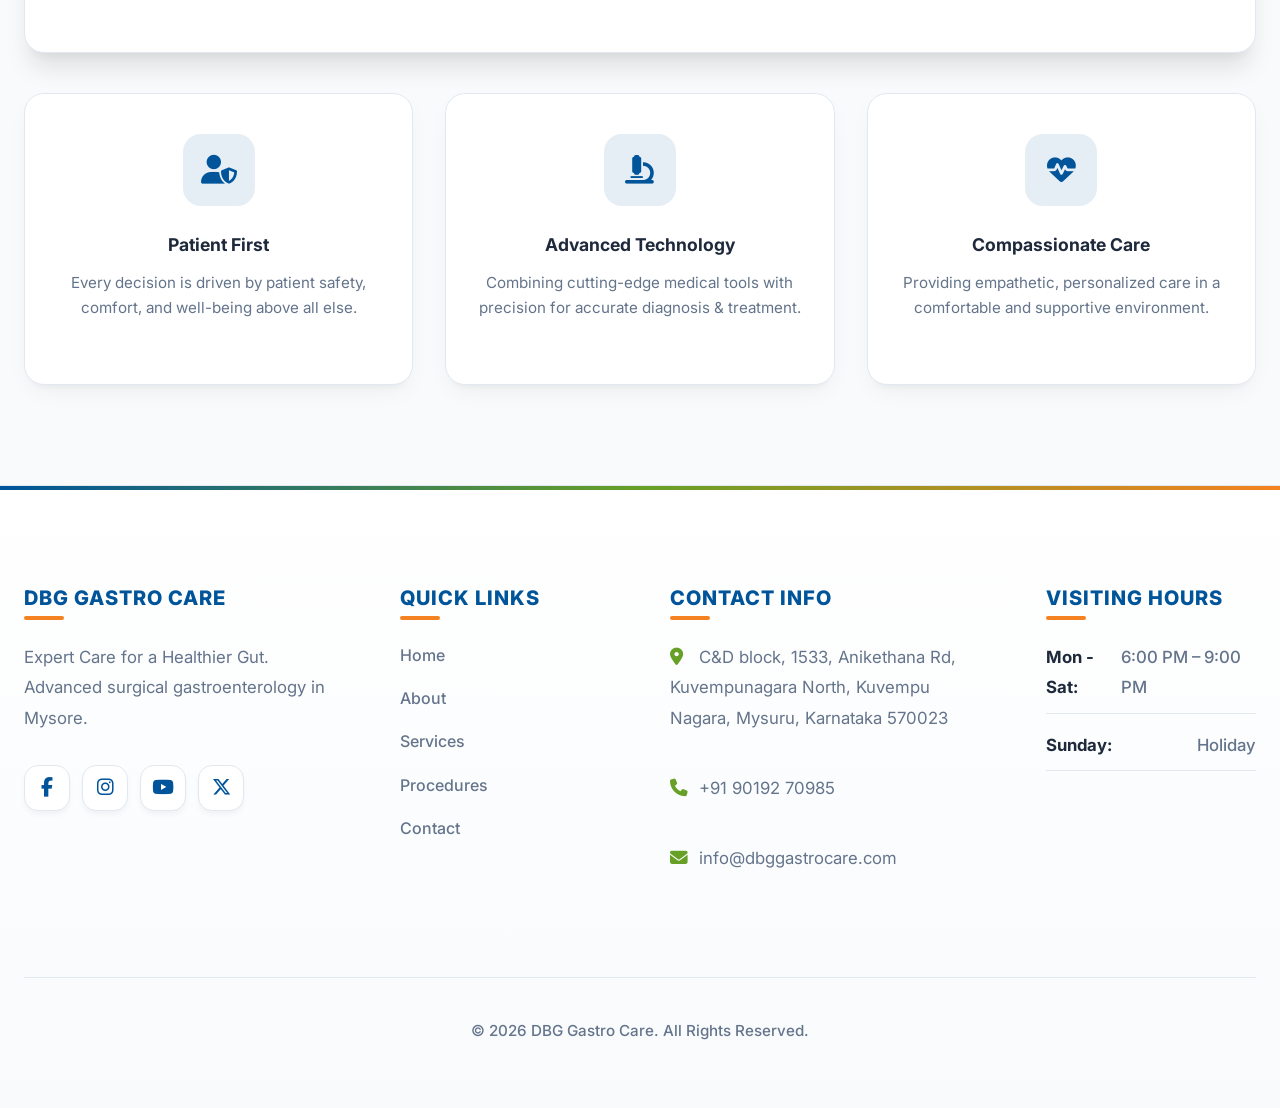
==== commit 9bf90259: "Enhance footer, doctor profile, and vision section with clean professional design" ====
--- a/about.html
+++ b/about.html
@@ -3,19 +3,33 @@
 <head>
     <meta charset="UTF-8">
     <meta name="viewport" content="width=device-width, initial-scale=1.0">
-    <title>About Us | DBG Gastro Care</title>
+    <title>About Us | Best Surgical Gastroenterologist in Mysore</title>
+    <meta name="description" content="Learn about Dr. Deepak B G, the best surgical gastroenterologist in Mysore. Dedicated to providing world-class Advanced Gastro Care with a patient-first approach.">
+    <meta name="keywords" content="Best Surgical Gastroenterologist in Mysore, Advanced Gastro Care Mysore, Laparoscopic Gastro Surgeon Mysore, Gastrointestinal Surgeon in Mysore, Dr. Deepak B G Gastroenterologist">
     <link rel="stylesheet" href="style.css">
+    <link rel="icon" type="image/png" href="assets/logo.png">
     <link rel="stylesheet" href="https://cdnjs.cloudflare.com/ajax/libs/font-awesome/6.4.0/css/all.min.css">
 </head>
 <body>
 
     <!-- Innovative Background Decorations -->
     <div class="bg-decor">
-        <div class="decor-item decor-1"><i class="fas fa-plus-circle decor-cross"></i></div>
-        <div class="decor-item decor-2"><i class="fas fa-heartbeat"></i></div>
-        <div class="decor-item decor-3"><i class="fas fa-stethoscope decor-circle"></i></div>
-        <div class="decor-item decor-4"><i class="fas fa-dna"></i></div>
-        <div class="decor-item decor-5"><i class="fas fa-briefcase-medical decor-cross"></i></div>
+        <div class="decor-item decor-1"></div>
+        <div class="decor-item decor-2"></div>
+        <div class="decor-item decor-3"></div>
+    </div>
+
+    <!-- Top Bar -->
+    <div class="top-bar">
+        <div class="container top-bar-ticker">
+            <span data-key="top_kw_1">Dr. Deepak B G Gastroenterologist</span>
+            <i class="fas fa-circle"></i>
+            <span data-key="top_kw_2">Advanced Gastro Care Mysuru</span>
+            <i class="fas fa-circle"></i>
+            <span data-key="top_kw_3">Laparoscopic Gastro Surgeon Mysuru</span>
+            <i class="fas fa-circle"></i>
+            <span data-key="top_kw_4">Gastrointestinal Surgeon in Mysuru</span>
+        </div>
     </div>
 
     <!-- Header & Navigation -->
@@ -61,234 +75,61 @@
     <!-- Doctor Section -->
     <section class="doctor-intro">
         <div class="container">
-            <div class="doctor-content">
-                <div class="doctor-img-wrap reveal reveal-left active">
-                    <img src="assets/doctor.png" alt="Dr. Deepak B G">
+            <div class="doctor-card-wrapper reveal reveal-up">
+                <div class="doctor-content">
+                    <div class="doctor-img-wrap">
+                        <img src="assets/doctor.png" alt="Dr. Deepak B G">
+                    </div>
+                    <div class="doctor-details">
+                        <h2 data-key="doc_name">Dr. Deepak B G</h2>
+                        <span class="degree" data-key="doc_degree">MS from JIPMER, MCh from GB Pant Institute</span>
+                        <span class="specialty" data-key="doc_specialty">Best Gastrointestinal Surgeon in Mysore</span>
+                        <p data-key="doc_desc_1">As a premier Gastrointestinal Surgeon in Mysore, Dr. Deepak B G brings over a decade of specialized expertise in complex GI surgeries. A highly qualified Dr. Deepak B G Gastroenterologist, he is dedicated to delivering superior outcomes through advanced surgical techniques and compassionate patient care.</p>
+                        <p data-key="doc_desc_2">He is specialized in complex gastrointestinal surgeries and has a proven track record of successful outcomes in oncology and laparoscopic procedures.</p>
+                        <ul>
+                            <li><i class="fas fa-check-circle"></i> <span data-key="doc_bullet_1">Over 1000 successful GI oncology surgeries</span></li>
+                            <li><i class="fas fa-check-circle"></i> <span data-key="doc_bullet_2">More than 500 advanced laparoscopic procedures</span></li>
+                            <li><i class="fas fa-check-circle"></i> <span data-key="doc_bullet_3">Numerous intricate hepato-pancreatico-biliary surgeries</span></li>
+                            <li><i class="fas fa-check-circle"></i> <span data-key="doc_bullet_4">Challenging redo and revision surgeries</span></li>
+                            <li><i class="fas fa-check-circle"></i> <span data-key="doc_bullet_5">Comprehensive management of complex gastrointestinal disorders</span></li>
+                        </ul>
+
+                    </div>
                 </div>
-                <div class="doctor-details reveal reveal-right active">
-                    <h2 data-key="doc_name">Dr. Deepak B G</h2>
-                    <p style="color: var(--primary-green); font-weight: bold; margin-bottom: 5px;" data-key="doc_degree">MS from JIPMER, MCh from GB Pant Institute</p>
-                    <p style="font-weight: bold; margin-bottom: 15px;" data-key="doc_specialty">A surgical gastroenterologist</p>
-                    <p data-key="doc_desc_1">Dr. Deepak B, a distinguished surgical gastroenterologist based in Mysore, boasts a decade of valuable experience in the field. His educational background includes an MS in Surgery from the prestigious JIPMER and an MCh in Surgical Gastroenterology from the renowned GB Pant Institute in Delhi.</p>
-                    <p data-key="doc_desc_2">He is specialized in complex gastrointestinal surgeries and has a proven track record of successful outcomes in oncology and laparoscopic procedures.</p>
-                    <ul style="margin-top: 15px; margin-bottom: 20px; list-style-type: none;">
-                        <li><i class="fas fa-check-circle" style="color: var(--primary-green); margin-right: 8px;"></i> <span data-key="doc_bullet_1">Over 1000 successful GI oncology surgeries</span></li>
-                        <li><i class="fas fa-check-circle" style="color: var(--primary-green); margin-right: 8px;"></i> <span data-key="doc_bullet_2">More than 500 advanced laparoscopic procedures</span></li>
-                        <li><i class="fas fa-check-circle" style="color: var(--primary-green); margin-right: 8px;"></i> <span data-key="doc_bullet_3">Numerous intricate hepato-pancreatico-biliary surgeries</span></li>
-                        <li><i class="fas fa-check-circle" style="color: var(--primary-green); margin-right: 8px;"></i> <span data-key="doc_bullet_4">Challenging redo and revision surgeries</span></li>
-                        <li><i class="fas fa-check-circle" style="color: var(--primary-green); margin-right: 8px;"></i> <span data-key="doc_bullet_5">Comprehensive management of complex gastrointestinal disorders</span></li>
-                    </ul>
+            </div>
 
-                    <!-- Vision Section - Visual Creative Design -->
-                    <div class="vision-section-animated" id="visionSection">
-                        <style>
-                            .vision-section-animated { margin-top: 35px; }
+            <!-- Vision Section -->
+            <div class="vision-section-animated reveal reveal-up">
+                <div class="vision-banner">
+                    <div class="vision-banner-header">
+                        <div class="vision-eye-icon"><i class="fas fa-eye"></i></div>
+                        <h3 class="vision-banner-title" data-key="vision_title">Our Vision</h3>
+                    </div>
+                    <div class="vision-banner-divider"></div>
+                    <p class="vision-banner-text" data-key="vision_desc">At DBG Gastro Care, we are committed to delivering advanced, compassionate, and comprehensive gastroenterology and surgical care. Led by Dr. Deepak B, our center is dedicated to providing world-class treatment solutions with a patient-first approach. We strive to ensure every patient receives individualized treatment plans, guided by ethical medical practices and the latest advancements in gastroenterology.</p>
+                </div>
 
-                            /* --- Main Vision Banner --- */
-                            .vision-banner {
-                                position: relative;
-                                border-radius: 18px;
-                                overflow: hidden;
-                                background: linear-gradient(135deg, #00549A 0%, #003f75 50%, #004f22 100%);
-                                padding: 28px 28px 22px;
-                                margin-bottom: 20px;
-                                box-shadow: 0 10px 36px rgba(0,84,154,0.22);
-                                animation: visionBannerIn 0.8s cubic-bezier(0.22,1,0.36,1) both;
-                            }
-                            @keyframes visionBannerIn {
-                                from { opacity: 0; transform: translateY(25px); }
-                                to   { opacity: 1; transform: translateY(0); }
-                            }
-                            /* Watermark icon */
-                            .vision-banner::before {
-                                content: '\f06e';
-                                font-family: 'Font Awesome 6 Free';
-                                font-weight: 900;
-                                position: absolute;
-                                right: -15px;
-                                bottom: -20px;
-                                font-size: 9rem;
-                                color: rgba(255,255,255,0.05);
-                                pointer-events: none;
-                            }
-                            /* Glowing orb */
-                            .vision-banner::after {
-                                content: '';
-                                position: absolute;
-                                top: -30px; right: -30px;
-                                width: 150px; height: 150px;
-                                background: radial-gradient(circle, rgba(245,130,32,0.25) 0%, transparent 70%);
-                                border-radius: 50%;
-                                pointer-events: none;
-                                animation: orbPulse 3s ease-in-out infinite;
-                            }
-                            @keyframes orbPulse {
-                                0%,100% { transform: scale(1); opacity: 0.6; }
-                                50%     { transform: scale(1.2); opacity: 1; }
-                            }
-                            .vision-banner-header {
-                                display: flex;
-                                align-items: center;
-                                gap: 14px;
-                                margin-bottom: 12px;
-                            }
-                            .vision-eye-icon {
-                                width: 50px; height: 50px;
-                                border-radius: 50%;
-                                background: rgba(255,255,255,0.15);
-                                border: 2px solid rgba(255,255,255,0.3);
-                                display: flex; align-items: center; justify-content: center;
-                                font-size: 1.4rem; color: #fff;
-                                animation: iconPulseV 2.5s ease-in-out infinite;
-                                flex-shrink: 0;
-                            }
-                            @keyframes iconPulseV {
-                                0%,100% { box-shadow: 0 0 0 0 rgba(255,255,255,0.3); }
-                                50%     { box-shadow: 0 0 0 10px rgba(255,255,255,0); }
-                            }
-                            .vision-banner-title {
-                                font-size: 1.4rem;
-                                font-weight: 700;
-                                color: #fff;
-                                margin: 0; padding: 0;
-                            }
-                            .vision-banner-title::after { display: none; }
-                            .vision-banner-divider {
-                                height: 2px;
-                                background: linear-gradient(90deg, rgba(245,130,32,0.9), rgba(103,160,38,0.9), transparent);
-                                border-radius: 2px;
-                                margin-bottom: 14px;
-                                animation: dividerExpandV 1s ease-out 0.4s both;
-                                transform-origin: left;
-                            }
-                            @keyframes dividerExpandV {
-                                from { transform: scaleX(0); } to { transform: scaleX(1); }
-                            }
-                            .vision-banner-text {
-                                color: rgba(255,255,255,0.88);
-                                line-height: 1.7;
-                                font-size: 0.93rem;
-                                margin: 0;
-                            }
-
-                            /* --- Vision Pillars Grid --- */
-                            .vision-pillars {
-                                display: grid;
-                                grid-template-columns: repeat(3, 1fr);
-                                gap: 14px;
-                            }
-                            .vision-pillar {
-                                background: #fff;
-                                border-radius: 16px;
-                                padding: 22px 16px 18px;
-                                text-align: center;
-                                box-shadow: 0 4px 18px rgba(0,84,154,0.08);
-                                border-bottom: 3px solid transparent;
-                                transition: transform 0.3s ease, box-shadow 0.3s ease, border-color 0.3s;
-                                animation: pillarIn 0.7s cubic-bezier(0.22,1,0.36,1) both;
-                                cursor: default;
-                            }
-                            .vision-pillar:nth-child(1) { animation-delay: 0.1s; border-bottom-color: #00549A; }
-                            .vision-pillar:nth-child(2) { animation-delay: 0.25s; border-bottom-color: #67A026; }
-                            .vision-pillar:nth-child(3) { animation-delay: 0.4s; border-bottom-color: #F58220; }
-                            @keyframes pillarIn {
-                                from { opacity: 0; transform: translateY(20px); }
-                                to   { opacity: 1; transform: translateY(0); }
-                            }
-                            .vision-pillar:hover {
-                                transform: translateY(-6px);
-                                box-shadow: 0 12px 30px rgba(0,84,154,0.14);
-                            }
-                            .vision-pillar-icon {
-                                width: 60px; height: 60px;
-                                border-radius: 50%;
-                                display: flex; align-items: center; justify-content: center;
-                                font-size: 1.6rem;
-                                color: #fff;
-                                margin: 0 auto 14px;
-                                position: relative;
-                            }
-                            .vision-pillar:nth-child(1) .vision-pillar-icon {
-                                background: linear-gradient(135deg, #00549A, #0077C0);
-                                box-shadow: 0 6px 20px rgba(0,84,154,0.35);
-                            }
-                            .vision-pillar:nth-child(2) .vision-pillar-icon {
-                                background: linear-gradient(135deg, #67A026, #008751);
-                                box-shadow: 0 6px 20px rgba(103,160,38,0.35);
-                            }
-                            .vision-pillar:nth-child(3) .vision-pillar-icon {
-                                background: linear-gradient(135deg, #F58220, #E11C54);
-                                box-shadow: 0 6px 20px rgba(245,130,32,0.35);
-                            }
-                            .vision-pillar-icon::after {
-                                content: '';
-                                position: absolute;
-                                inset: -4px;
-                                border-radius: 50%;
-                                background: inherit;
-                                opacity: 0.2;
-                                animation: ripple 2.5s ease-out infinite;
-                            }
-                            .vision-pillar:nth-child(1) .vision-pillar-icon::after { animation-delay: 0s; }
-                            .vision-pillar:nth-child(2) .vision-pillar-icon::after { animation-delay: 0.8s; }
-                            .vision-pillar:nth-child(3) .vision-pillar-icon::after { animation-delay: 1.6s; }
-                            @keyframes ripple {
-                                0%   { transform: scale(1); opacity: 0.25; }
-                                100% { transform: scale(1.9); opacity: 0; }
-                            }
-                            .vision-pillar-label {
-                                font-size: 0.88rem;
-                                font-weight: 700;
-                                color: #1e293b;
-                                margin-bottom: 6px;
-                                text-transform: uppercase;
-                                letter-spacing: 0.5px;
-                            }
-                            .vision-pillar-desc {
-                                font-size: 0.8rem;
-                                color: #64748b;
-                                line-height: 1.5;
-                                margin: 0;
-                            }
-                            @media (max-width: 600px) {
-                                .vision-pillars { grid-template-columns: 1fr; }
-                            }
-                        </style>
-
-                        <!-- Top Banner: Main Vision Text -->
-                        <div class="vision-banner">
-                            <div class="vision-banner-header">
-                                <div class="vision-eye-icon"><i class="fas fa-eye"></i></div>
-                                <h3 class="vision-banner-title" data-key="vision_title">Our Vision</h3>
-                            </div>
-                            <div class="vision-banner-divider"></div>
-                            <p class="vision-banner-text" data-key="vision_desc">At DBG Gastro Care, we are committed to delivering advanced, compassionate, and comprehensive gastroenterology and surgical care. Led by Dr. Deepak B, our center is dedicated to providing world-class treatment solutions with a patient-first approach. We strive to ensure every patient receives individualized treatment plans, guided by ethical medical practices and the latest advancements in gastroenterology.</p>
+                <div class="vision-pillars">
+                    <div class="vision-pillar">
+                        <div class="vision-pillar-icon">
+                            <i class="fas fa-user-shield"></i>
                         </div>
-
-                        <!-- Visual Pillars: 3 Key Values -->
-                        <div class="vision-pillars">
-                            <div class="vision-pillar">
-                                <div class="vision-pillar-icon">
-                                    <i class="fas fa-user-shield"></i>
-                                </div>
-                                <div class="vision-pillar-label" data-key="patient_first">Patient First</div>
-                                <p class="vision-pillar-desc" data-key="patient_first_desc">Every decision is driven by patient safety, comfort, and well-being above all else.</p>
-                            </div>
-                            <div class="vision-pillar">
-                                <div class="vision-pillar-icon">
-                                    <i class="fas fa-microscope"></i>
-                                </div>
-                                <div class="vision-pillar-label" data-key="adv_tech">Advanced Technology</div>
-                                <p class="vision-pillar-desc" data-key="adv_tech_desc">Combining cutting-edge medical tools with precision for accurate diagnosis & treatment.</p>
-                            </div>
-                            <div class="vision-pillar">
-                                <div class="vision-pillar-icon">
-                                    <i class="fas fa-heart-pulse"></i>
-                                </div>
-                                <div class="vision-pillar-label" data-key="comp_care">Compassionate Care</div>
-                                <p class="vision-pillar-desc" data-key="comp_care_desc">Providing empathetic, personalized care in a comfortable and supportive environment.</p>
-                            </div>
+                        <div class="vision-pillar-label" data-key="patient_first">Patient First</div>
+                        <p class="vision-pillar-desc" data-key="patient_first_desc">Every decision is driven by patient safety, comfort, and well-being above all else.</p>
+                    </div>
+                    <div class="vision-pillar">
+                        <div class="vision-pillar-icon">
+                            <i class="fas fa-microscope"></i>
                         </div>
+                        <div class="vision-pillar-label" data-key="adv_tech">Advanced Technology</div>
+                        <p class="vision-pillar-desc" data-key="adv_tech_desc">Combining cutting-edge medical tools with precision for accurate diagnosis & treatment.</p>
+                    </div>
+                    <div class="vision-pillar">
+                        <div class="vision-pillar-icon">
+                            <i class="fas fa-heart-pulse"></i>
+                        </div>
+                        <div class="vision-pillar-label" data-key="comp_care">Compassionate Care</div>
+                        <p class="vision-pillar-desc" data-key="comp_care_desc">Providing empathetic, personalized care in a comfortable and supportive environment.</p>
                     </div>
                 </div>
             </div>
@@ -304,9 +145,10 @@
                     <h3 data-key="footer_clinic_name">DBG Gastro Care</h3>
                     <p data-key="footer_clinic_desc">Expert Care for a Healthier Gut. Advanced surgical gastroenterology in Mysore.</p>
                     <div class="social-links">
-                        <a href="#" class="social-icon"><i class="fab fa-facebook-f"></i></a>
-                        <a href="#" class="social-icon"><i class="fab fa-twitter"></i></a>
-                        <a href="#" class="social-icon"><i class="fab fa-youtube"></i></a>
+                        <a href="#" class="social-icon facebook"><i class="fab fa-facebook-f"></i></a>
+                        <a href="#" class="social-icon instagram"><i class="fab fa-instagram"></i></a>
+                        <a href="#" class="social-icon youtube"><i class="fab fa-youtube"></i></a>
+                        <a href="#" class="social-icon twitter"><i class="fab fa-x-twitter"></i></a>
                     </div>
                 </div>
                 <div class="footer-col">
--- a/style.css
+++ b/style.css
@@ -1,34 +1,58 @@
 @import url('https://fonts.googleapis.com/css2?family=Inter:wght@300;400;500;600;700&display=swap');
 
 :root {
-    --primary-blue: #00549A;
-    --primary-green: #67A026;
-    --dark-green: #008751;
-    --accent-red: #E11C54;
-    --accent-orange: #F58220;
-    --accent-yellow: #FDB813;
-    --text-dark: #333333;
-    --text-light: #666666;
-    --bg-light: #f8f9fa;
-    --white: #ffffff;
-    --gradient-stomach: linear-gradient(135deg, #FDB813 0%, #F58220 30%, #E11C54 70%, #90278E 100%);
-    --shadow-sm: 0 2px 4px rgba(0,0,0,0.05);
-    --shadow-md: 0 4px 12px rgba(0,0,0,0.1);
-    --shadow-lg: 0 10px 24px rgba(0,0,0,0.1);
-    --transition: all 0.3s ease;
+    --primary: #00549A;
+    --primary-soft: rgba(0, 84, 154, 0.1);
+    --secondary: #67A026;
+    --accent: #F58220;
+    --text-main: #1E293B;
+    --text-muted: #64748B;
+    --bg-page: #F8FAFC;
+    --bg-card: #FFFFFF;
+    --border: #E2E8F0;
+    --white: #FFFFFF;
+    --shadow-sm: 0 1px 3px rgba(0,0,0,0.1);
+    --shadow-md: 0 10px 25px -5px rgba(0,0,0,0.05), 0 8px 10px -6px rgba(0,0,0,0.05);
+    --shadow-lg: 0 20px 25px -5px rgba(0,0,0,0.1), 0 10px 10px -5px rgba(0,0,0,0.04);
+    --transition: all 0.4s cubic-bezier(0.4, 0, 0.2, 1);
+    --radius-md: 12px;
+    --radius-lg: 20px;
+    --radius-full: 9999px;
 }
 
 * {
     margin: 0;
     padding: 0;
     box-sizing: border-box;
+    -webkit-font-smoothing: antialiased;
+    -moz-osx-font-smoothing: grayscale;
+}
+
+html {
+    scroll-behavior: smooth;
 }
 
 body {
-    font-family: 'Inter', sans-serif;
-    color: var(--text-dark);
-    line-height: 1.6;
-    background-color: var(--bg-light);
+    font-family: 'Inter', system-ui, -apple-system, sans-serif;
+    color: var(--text-main);
+    line-height: 1.7;
+    background-color: var(--bg-page);
+    overflow-x: hidden;
+}
+
+/* Custom Scrollbar */
+::-webkit-scrollbar {
+    width: 10px;
+}
+::-webkit-scrollbar-track {
+    background: var(--bg-page);
+}
+::-webkit-scrollbar-thumb {
+    background: #CBD5E1;
+    border-radius: 5px;
+}
+::-webkit-scrollbar-thumb:hover {
+    background: #94A3B8;
 }
 
 a {
@@ -44,31 +68,34 @@
 img {
     max-width: 100%;
     height: auto;
+    display: block;
 }
 
 /* Container */
 .container {
-    max-width: 1200px;
+    max-width: 1280px;
     margin: 0 auto;
-    padding: 0 20px;
+    padding: 0 24px;
 }
 
 /* Typography */
 h1, h2, h3, h4, h5, h6 {
-    color: var(--primary-blue);
+    color: var(--primary);
     font-weight: 700;
-    margin-bottom: 1rem;
+    line-height: 1.2;
+    margin-bottom: 1.25rem;
 }
 
 h1 {
-    font-size: 2.5rem;
-    line-height: 1.2;
+    font-size: clamp(2.5rem, 5vw, 4rem);
+    letter-spacing: -0.02em;
 }
 
 h2 {
-    font-size: 2rem;
+    font-size: clamp(2rem, 4vw, 2.5rem);
     position: relative;
-    padding-bottom: 10px;
+    padding-bottom: 16px;
+    letter-spacing: -0.01em;
 }
 
 h2::after {
@@ -76,133 +103,171 @@
     position: absolute;
     bottom: 0;
     left: 0;
-    width: 50px;
-    height: 3px;
-    background-color: var(--primary-green);
+    width: 60px;
+    height: 4px;
+    background: linear-gradient(90deg, var(--secondary), transparent);
+    border-radius: var(--radius-full);
 }
 
 p {
-    margin-bottom: 1rem;
-    color: var(--text-light);
+    margin-bottom: 1.5rem;
+    color: var(--text-muted);
+    font-size: 1.05rem;
 }
 
 /* Buttons */
 .btn {
-    display: inline-block;
-    padding: 12px 24px;
-    border-radius: 30px;
+    display: inline-flex;
+    align-items: center;
+    justify-content: center;
+    padding: 14px 28px;
+    border-radius: var(--radius-full);
     font-weight: 600;
-    text-align: center;
+    font-size: 1rem;
     cursor: pointer;
     border: none;
     transition: var(--transition);
+    gap: 8px;
 }
 
 .btn-primary {
-    background: var(--gradient-stomach);
+    background: var(--primary);
     color: var(--white);
-    box-shadow: var(--shadow-md);
-    border: none;
+    box-shadow: 0 4px 14px rgba(0, 84, 154, 0.25);
 }
 
 .btn-primary:hover {
+    background: #00447a;
     transform: translateY(-2px);
-    box-shadow: var(--shadow-lg);
+    box-shadow: 0 6px 20px rgba(0, 84, 154, 0.35);
 }
 
 .btn-outline {
     background: transparent;
-    color: var(--primary-blue);
-    border: 2px solid var(--primary-blue);
+    color: var(--primary);
+    border: 2px solid var(--primary);
 }
 
 .btn-outline:hover {
-    background: var(--primary-blue);
+    background: var(--primary);
     color: var(--white);
+    transform: translateY(-2px);
+}
+
+/* Top Bar */
+.top-bar {
+    background: var(--primary);
+    color: var(--white);
+    padding: 10px 0;
+    font-size: 0.85rem;
+    font-weight: 500;
+    letter-spacing: 0.05em;
+    position: relative;
+    z-index: 1001;
+}
+
+.top-bar-ticker {
+    display: flex;
+    justify-content: center;
+    align-items: center;
+    gap: 20px;
+    white-space: nowrap;
+}
+
+.top-bar-ticker span {
+    display: flex;
+    align-items: center;
+}
+
+.top-bar-ticker i {
+    font-size: 0.4rem;
+    opacity: 0.5;
+}
+
+@media (max-width: 768px) {
+    .top-bar-ticker {
+        flex-wrap: wrap;
+        justify-content: center;
+        gap: 10px;
+        font-size: 0.75rem;
+    }
+    .top-bar-ticker i {
+        display: none;
+    }
 }
 
 /* Header & Navigation */
 header {
-    background-color: var(--white);
-    box-shadow: var(--shadow-sm);
+    background-color: rgba(255, 255, 255, 0.95);
+    backdrop-filter: blur(8px);
+    -webkit-backdrop-filter: blur(8px);
     position: sticky;
     top: 0;
     z-index: 1000;
+    transition: var(--transition);
+    border-bottom: 1px solid transparent;
+}
+
+header.scrolled {
+    padding: 10px 0;
+    background-color: rgba(255, 255, 255, 0.85);
+    border-bottom: 1px solid var(--border);
+    box-shadow: var(--shadow-sm);
 }
 
 .navbar {
     display: flex;
     justify-content: space-between;
     align-items: center;
-    height: 120px;
+    height: 100px;
+    transition: var(--transition);
+}
+
+header.scrolled .navbar {
+    height: 70px;
 }
 
 .logo {
     display: flex;
     align-items: center;
-    gap: 15px;
-    text-decoration: none;
+    transition: var(--transition);
 }
 
 .logo img {
-    height: 100px;
+    height: 80px;
     width: auto;
     object-fit: contain;
-}
-
-.logo-text {
-    display: flex;
-    flex-direction: column;
-    justify-content: center;
-}
-
-.logo-title {
-    font-family: Georgia, serif;
-    font-size: 2.2rem;
-    font-weight: 700;
-    color: var(--primary-blue);
-    line-height: 1;
-    letter-spacing: 1px;
-}
-
-.logo-subtitle {
-    font-family: Georgia, serif;
-    font-size: 1.1rem;
-    color: var(--primary-green);
-    font-weight: 700;
-    line-height: 1.2;
-    letter-spacing: 0.5px;
-}
-
-.logo-tagline {
-    font-family: 'Inter', sans-serif;
-    font-size: 0.8rem;
-    color: #0077C0;
-    margin-top: 2px;
+    transition: var(--transition);
+}
+
+header.scrolled .logo img {
+    height: 50px;
 }
 
 .nav-links {
     display: flex;
-    gap: 30px;
+    gap: 8px;
+    align-items: center;
 }
 
 .nav-links a {
-    font-weight: 600;
-    color: var(--text-dark);
-    padding: 10px 22px;
-    border-radius: 50px;
+    font-weight: 500;
+    color: var(--text-main);
+    padding: 10px 20px;
+    border-radius: var(--radius-full);
+    font-size: 0.95rem;
     transition: var(--transition);
 }
 
 .nav-links a:hover {
-    color: var(--primary-blue);
-    background: rgba(0, 84, 154, 0.05);
+    color: var(--primary);
+    background: var(--primary-soft);
 }
 
 .nav-links a.active {
-    background: linear-gradient(135deg, var(--primary-blue) 0%, #0077C0 100%);
+    background: var(--primary);
     color: var(--white) !important;
-    box-shadow: 0 4px 15px rgba(0, 84, 154, 0.3);
+    box-shadow: 0 4px 12px rgba(0, 84, 154, 0.2);
 }
 
 .mobile-menu-btn {
@@ -216,72 +281,66 @@
 .lang-dropdown {
     position: relative;
     display: inline-block;
-    margin-left: 12px;
+    margin-left: 16px;
 }
 
 .lang-dropbtn {
     background-color: transparent;
-    color: var(--primary-blue);
-    padding: 8px 16px;
+    color: var(--primary);
+    padding: 10px 20px;
     font-size: 0.9rem;
     font-weight: 600;
-    border: 1.5px solid var(--primary-blue);
-    border-radius: 30px;
+    border: 1.5px solid var(--border);
+    border-radius: var(--radius-full);
     cursor: pointer;
     display: flex;
     align-items: center;
-    gap: 6px;
-    transition: var(--transition);
-    font-family: 'Inter', sans-serif;
+    gap: 8px;
+    transition: var(--transition);
 }
 
 .lang-dropbtn:hover {
-    background-color: var(--primary-blue);
-    color: var(--white);
+    border-color: var(--primary);
+    background-color: var(--primary-soft);
 }
 
 .lang-dropdown-content {
     display: none;
     position: absolute;
     right: 0;
-    background-color: #ffffff;
-    min-width: 140px;
-    box-shadow: 0px 8px 24px rgba(0,0,0,0.12);
-    border-radius: 12px;
+    background-color: var(--white);
+    min-width: 160px;
+    box-shadow: var(--shadow-lg);
+    border-radius: var(--radius-md);
     z-index: 1000;
     overflow: hidden;
-    margin-top: 8px;
-    border: 1px solid rgba(0,84,154,0.1);
+    margin-top: 12px;
+    border: 1px solid var(--border);
+    transform-origin: top right;
 }
 
 .lang-dropdown-content.show {
     display: block;
-    animation: fadeIn 0.2s ease-in-out;
+    animation: scaleIn 0.2s ease-out;
+}
+
+@keyframes scaleIn {
+    from { opacity: 0; transform: scale(0.95) translateY(-10px); }
+    to { opacity: 1; transform: scale(1) translateY(0); }
 }
 
 .lang-dropdown-content a {
-    color: var(--text-dark);
+    color: var(--text-main);
     padding: 12px 16px;
-    text-decoration: none;
     display: block;
     font-size: 0.9rem;
     font-weight: 500;
-    transition: background-color 0.2s;
+    transition: var(--transition);
 }
 
 .lang-dropdown-content a:hover {
-    background-color: rgba(0, 84, 154, 0.05);
-    color: var(--primary-blue);
-}
-
-.lang-dropdown:hover .lang-dropdown-content {
-    display: block;
-    animation: fadeIn 0.2s ease-in-out;
-}
-
-@keyframes fadeIn {
-    from { opacity: 0; transform: translateY(-10px); }
-    to { opacity: 1; transform: translateY(0); }
+    background-color: var(--primary-soft);
+    color: var(--primary);
 }
 
 @media (max-width: 992px) {
@@ -302,63 +361,67 @@
 
 /* Hero Section */
 .hero {
-    background: transparent; /* Remove solid background */
-    padding: 0 0 80px;
-    overflow: hidden;
+    padding: 60px 0 100px;
+    position: relative;
 }
 
 .hero-content {
     display: grid;
-    grid-template-columns: 1fr 1fr;
-    gap: 50px;
-    align-items: center; /* Keep image centered vertically */
+    grid-template-columns: 1.2fr 0.8fr;
+    gap: 60px;
+    align-items: center;
 }
 
 .hero-text {
-    align-self: flex-start; /* Move only the text to the top */
-    padding-top: 20px; /* Optional slight breathing room */
+    max-width: 650px;
 }
 
 .hero-text h1 {
-    font-size: 4rem;
-    color: var(--primary-blue);
-    margin-top: 0; /* Ensure no top margin */
-    margin-bottom: 20px;
-}
-
-.hero-text h1 span {
-    color: var(--primary-green);
+    margin-bottom: 24px;
+    color: var(--primary);
+}
+
+.hero-text h1 span:last-child {
+    color: var(--secondary);
+    display: block;
+    margin-top: 8px;
 }
 
 .hero-text p {
-    font-size: 1.1rem;
-    margin-bottom: 30px;
-    max-width: 500px;
+    font-size: 1.2rem;
+    margin-bottom: 40px;
+    line-height: 1.6;
 }
 
 .hero-buttons {
     display: flex;
-    gap: 15px;
+    gap: 20px;
 }
 
 .hero-image {
     position: relative;
-    text-align: center;
-    margin-top: 40px; /* Added gap between image and header line */
-    border-radius: 20px;
+    border-radius: var(--radius-lg);
     overflow: hidden;
     box-shadow: var(--shadow-lg);
+    border: 8px solid var(--white);
+    transform: rotate(2deg);
+}
+
+.hero-image img {
+    width: 100%;
+    height: auto;
+    object-fit: cover;
 }
 
 /* Highlights Section */
 .highlights {
-    padding: 80px 0;
-    background-color: transparent;
+    padding: 100px 0;
 }
 
 .section-header {
     text-align: center;
-    margin-bottom: 50px;
+    max-width: 700px;
+    margin: 0 auto 60px;
 }
 
 .section-header h2::after {
@@ -368,257 +431,414 @@
 
 .highlight-grid {
     display: grid;
-    grid-template-columns: repeat(auto-fit, minmax(300px, 1fr));
-    gap: 30px;
+    grid-template-columns: repeat(auto-fit, minmax(320px, 1fr));
+    gap: 32px;
 }
 
 .highlight-card {
-    background: var(--white);
-    padding: 30px;
-    border-radius: 15px;
+    background: var(--bg-card);
+    padding: 48px 32px;
+    border-radius: var(--radius-lg);
     box-shadow: var(--shadow-md);
     transition: var(--transition);
     text-align: center;
-    border-bottom: 4px solid transparent;
+    border: 1px solid var(--border);
+    position: relative;
+    overflow: hidden;
+}
+
+.highlight-card::before {
+    content: '';
+    position: absolute;
+    top: 0;
+    left: 0;
+    width: 100%;
+    height: 4px;
+    background: var(--primary);
+    transform: scaleX(0);
+    transition: var(--transition);
 }
 
 .highlight-card:hover {
     transform: translateY(-10px);
     box-shadow: var(--shadow-lg);
-    border-bottom-color: var(--primary-green);
+    border-color: var(--primary-soft);
+}
+
+.highlight-card:hover::before {
+    transform: scaleX(1);
 }
 
 .highlight-icon {
-    font-size: 2.5rem;
-    color: var(--accent-orange);
-    margin-bottom: 20px;
-}
-
-/* Doctor Section */
+    font-size: 3rem;
+    color: var(--accent);
+    margin-bottom: 24px;
+    display: inline-flex;
+    align-items: center;
+    justify-content: center;
+    width: 80px;
+    height: 80px;
+    background: rgba(245, 130, 32, 0.1);
+    border-radius: var(--radius-md);
+}
+
+/* Doctor Section - Clean Professional Style */
 .doctor-intro {
-    padding: 10px 0 60px;
-    background-color: transparent;
+    padding: 100px 0;
+    background: var(--bg-page);
+}
+
+.doctor-card-wrapper {
+    max-width: 1100px;
+    margin: 0 auto;
+    padding: 20px;
 }
 
 .doctor-content {
     display: grid;
-    grid-template-columns: 1fr 2fr;
-    gap: 50px;
+    grid-template-columns: 0.7fr 1.3fr;
+    gap: 80px;
     align-items: flex-start;
+    transition: var(--transition);
+}
+
+.doctor-img-wrap {
+    border-radius: var(--radius-lg);
+    overflow: hidden;
+    padding: 0;
     background: var(--white);
-    padding: 40px;
-    border-radius: 20px;
-    box-shadow: var(--shadow-md);
-}
-
-.doctor-img-wrap {
-    border-radius: 50%;
-    overflow: hidden;
-    border: 5px solid var(--white);
-    background: linear-gradient(135deg, var(--primary-blue), #60a5fa);
-    padding: 4px;
-    width: 280px;
-    height: 280px;
-    margin: 0 auto;
+    max-width: 420px;
+    margin: 0;
     box-shadow: var(--shadow-lg);
+    border: 1px solid var(--border);
 }
 
 .doctor-img-wrap img {
     width: 100%;
-    height: 100%;
-    object-fit: cover;
-    border-radius: 50%;
+    height: auto;
+    display: block;
+    transition: var(--transition);
+}
+
+.doctor-img-wrap:hover img {
+    transform: scale(1.05);
+}
+
+.doctor-details {
+    position: relative;
+}
+
+.doctor-details h2 {
+    font-size: 2.8rem;
+    margin-bottom: 12px;
+    color: var(--primary);
+    font-weight: 800;
+}
+
+.doctor-details .degree {
+    display: block;
+    color: var(--secondary);
+    font-weight: 700;
+    margin-bottom: 5px;
+    font-size: 1.1rem;
+}
+
+.doctor-details .specialty {
+    display: block;
+    font-weight: 600;
+    color: var(--text-main);
+    margin-bottom: 25px;
+}
+
+.doctor-details p {
+    font-size: 1.05rem;
+    line-height: 1.7;
+    color: var(--text-main);
+    margin-bottom: 30px;
+}
+
+.doctor-bullets {
+    list-style: none;
+    margin-bottom: 35px;
+    padding: 0;
+}
+
+.doctor-bullets li {
+    margin-bottom: 15px;
+    display: flex;
+    align-items: center;
+    gap: 12px;
+    color: var(--text-main);
+    font-weight: 500;
+}
+
+.doctor-bullets i {
+    color: var(--secondary);
+    font-size: 1.2rem;
+}
+
+.neumorphic-badge {
+    position: absolute;
+    top: -20px;
+    right: 0;
+    width: 80px;
+    height: 80px;
+    background: #e0e0e0;
+    border-radius: 20px;
+    display: flex;
+    flex-direction: column;
+    justify-content: center;
+    align-items: center;
+    box-shadow: 8px 8px 16px #bebebe,
+               -8px -8px 16px #ffffff;
+}
+
+.neumorphic-badge .month {
+    color: var(--primary);
+    font-size: 0.75rem;
+    font-weight: 800;
+}
+
+.neumorphic-badge .date {
+    color: var(--secondary);
+    font-size: 1.8rem;
+    font-weight: 900;
+}
+
+@media (max-width: 992px) {
+    .doctor-content.neumorphic-card {
+        grid-template-columns: 1fr;
+        padding: 40px;
+    }
+    .neumorphic-badge {
+        top: 20px;
+        right: 20px;
+    }
+}
+
+.doctor-details ul li i {
+    color: var(--secondary);
+    font-size: 1.1rem;
 }
 
 .stats-grid {
     display: grid;
     grid-template-columns: repeat(2, 1fr);
-    gap: 20px;
-    margin-top: 30px;
+    gap: 24px;
+    margin-top: 40px;
 }
 
 .stat-item {
-    background: var(--bg-light);
-    padding: 15px;
-    border-radius: 10px;
-    border-left: 4px solid var(--primary-green);
+    background: var(--bg-page);
+    padding: 24px;
+    border-radius: var(--radius-md);
+    border-top: 4px solid var(--secondary);
+    text-align: center;
 }
 
 .stat-number {
-    font-size: 1.5rem;
-    font-weight: 700;
-    color: var(--primary-blue);
-}
-
-/* Footer */
+    font-size: 2rem;
+    font-weight: 800;
+    color: var(--primary);
+    display: block;
+    margin-bottom: 4px;
+}
+
+.stat-label {
+    font-size: 0.9rem;
+    font-weight: 600;
+    color: var(--text-muted);
+    text-transform: uppercase;
+    letter-spacing: 0.05em;
+}
+
+/* Footer - Premium Light Theme */
 footer {
-    background-color: var(--primary-blue);
-    color: var(--white);
-    padding: 60px 0 20px;
+    background: linear-gradient(180deg, #FFFFFF 0%, #F8FAFC 100%);
+    color: var(--text-main);
+    padding: 100px 0 40px;
+    position: relative;
+    overflow: hidden;
+    border-top: 1px solid var(--border);
+}
+
+footer::before {
+    content: '';
+    position: absolute;
+    top: 0;
+    left: 0;
+    width: 100%;
+    height: 4px;
+    background: linear-gradient(90deg, var(--primary), var(--secondary), var(--accent));
 }
 
 .footer-content {
     display: grid;
-    grid-template-columns: repeat(4, 1fr);
-    gap: 40px;
-    margin-bottom: 40px;
-    align-items: flex-start;
+    grid-template-columns: 1.5fr 1fr 1.5fr 1fr;
+    gap: 60px;
+    margin-bottom: 80px;
 }
 
 .footer-col h3 {
-    color: var(--white);
-    margin-bottom: 20px;
-    font-size: 1.2rem;
+    color: var(--primary);
+    margin-bottom: 32px;
+    font-size: 1.25rem;
+    font-weight: 800;
+    position: relative;
+    text-transform: uppercase;
+    letter-spacing: 0.05em;
 }
 
 .footer-col h3::after {
-    background-color: var(--accent-orange);
-    width: 30px;
-}
-
-.footer-col p, .footer-col a {
-    color: #f8f9fa;
-}
-
-.footer-col a:hover {
-    color: var(--white);
+    content: '';
+    position: absolute;
+    bottom: -10px;
+    left: 0;
+    width: 40px;
+    height: 4px;
+    background: var(--accent);
+    border-radius: var(--radius-full);
+}
+
+.footer-col p {
+    color: var(--text-muted);
+    line-height: 1.8;
 }
 
 .footer-links {
     display: flex;
     flex-direction: column;
+    gap: 16px;
+}
+
+.footer-links a {
+    color: var(--text-muted);
+    transition: var(--transition);
+    display: inline-flex;
+    align-items: center;
     gap: 10px;
+    font-weight: 500;
+}
+
+.footer-links a i {
+    font-size: 0.8rem;
+    color: var(--primary);
+    transition: var(--transition);
+}
+
+.footer-links a:hover {
+    color: var(--primary);
+    transform: translateX(8px);
+}
+
+.footer-links a:hover i {
+    transform: scale(1.2);
 }
 
 .social-links {
     display: flex;
-    gap: 15px;
-    margin-top: 25px;
+    gap: 12px;
+    margin-top: 32px;
 }
 
 .social-icon {
-    width: 45px;
-    height: 45px;
-    background-color: var(--accent-orange); /* Fully orange circle by default */
-    color: var(--white); /* White icons for constant visibility */
-    border-radius: 50%;
+    width: 46px;
+    height: 46px;
+    background: var(--white);
+    color: var(--primary);
+    border-radius: 14px;
     display: flex;
     align-items: center;
     justify-content: center;
     font-size: 1.2rem;
     transition: var(--transition);
-    box-shadow: 0 4px 8px rgba(0,0,0,0.2);
+    border: 1px solid var(--border);
+    box-shadow: 0 4px 6px -1px rgba(0, 0, 0, 0.05);
 }
 
 .social-icon:hover {
-    background-color: #00D1FF; /* Highlight in light blue on hover */
+    transform: translateY(-5px) rotate(8deg);
     color: var(--white);
-    transform: translateY(-5px);
-}
+    box-shadow: 0 10px 15px -3px rgba(0, 0, 0, 0.1);
+}
+
+/* Brand Colors on Hover */
+.social-icon.facebook:hover { background: #1877F2; border-color: #1877F2; }
+.social-icon.instagram:hover { background: linear-gradient(45deg, #f09433 0%, #e6683c 25%, #dc2743 50%, #cc2366 75%, #bc1888 100%); border-color: #bc1888; }
+.social-icon.youtube:hover { background: #FF0000; border-color: #FF0000; }
+.social-icon.twitter:hover { background: #000000; border-color: #000000; }
 
 .visiting-hours p {
     display: flex;
-    justify-content: flex-start;
-    align-items: baseline;
-    flex-wrap: nowrap;
-    margin-bottom: 12px;
-    color: #f8f9fa;
-    border-bottom: 1px solid rgba(255,255,255,0.1);
-    padding-bottom: 5px;
+    justify-content: space-between;
+    margin-bottom: 16px;
+    color: var(--text-muted);
+    border-bottom: 1px solid var(--border);
+    padding-bottom: 10px;
+    font-weight: 500;
 }
 
 .visiting-hours p span:first-child {
-    color: var(--white);
-    font-weight: 600;
-    width: 90px;
-    display: inline-block;
-    flex-shrink: 0;
-}
-
-.visiting-hours p span:last-child {
-    color: #ffffff;
-    flex-shrink: 0;
-    text-align: left;
-    white-space: nowrap !important;
+    font-weight: 700;
+    color: var(--text-main);
 }
 
 .footer-links p i {
-    color: var(--accent-orange); /* Highlighted icons in orange to match logo */
-    margin-right: 12px;
+    color: var(--secondary);
+    width: 24px;
     font-size: 1.1rem;
 }
 
 .footer-bottom {
     text-align: center;
-    padding-top: 20px;
-    border-top: 1px solid rgba(255,255,255,0.2);
-    color: #ffffff;
-    font-weight: 600;
-    font-size: 1rem;
-    letter-spacing: 0.5px;
+    padding-top: 40px;
+    border-top: 1px solid var(--border);
 }
 
 .footer-bottom p {
-    color: rgba(255, 255, 255, 0.9);
-    margin-bottom: 0;
+    color: var(--text-muted);
+    font-size: 0.95rem;
+    font-weight: 500;
 }
 
 /* Responsive Layouts */
+@media (max-width: 1024px) {
+    .footer-content {
+        grid-template-columns: repeat(2, 1fr);
+        gap: 40px;
+    }
+}
+
 @media (max-width: 992px) {
-    .container {
-        padding: 0 30px;
-    }
-
     .hero-content {
         grid-template-columns: 1fr;
         text-align: center;
-        gap: 30px;
+        gap: 40px;
     }
 
     .hero-text {
-        align-self: center;
-        text-align: center;
-        padding-top: 0;
-    }
-
-    .hero-text h1 {
-        font-size: 3rem;
-    }
-
-    .hero-text p {
-        margin: 0 auto 30px;
+        max-width: 100%;
     }
 
     .hero-buttons {
         justify-content: center;
     }
 
+    .hero-image {
+        transform: rotate(0);
+        max-width: 500px;
+        margin: 0 auto;
+    }
+
     .doctor-content {
         grid-template-columns: 1fr;
-        gap: 30px;
+        gap: 40px;
+        padding: 40px;
     }
 
     .doctor-img-wrap {
+        max-width: 320px;
         margin: 0 auto;
-    }
-
-    .doctor-info {
-        text-align: center;
-    }
-
-    .doctor-info h2::after {
-        left: 50%;
-        transform: translateX(-50%);
-    }
-
-    .doctor-bullets {
-        text-align: left;
-        display: inline-block;
-    }
-
-    .contact-container {
-        grid-template-columns: 1fr;
-        gap: 30px;
     }
 }
 
@@ -639,10 +859,10 @@
         width: 100%;
         background: var(--white);
         flex-direction: column;
-        padding: 20px;
-        box-shadow: var(--shadow-md);
-        gap: 15px;
-        z-index: 1000;
+        padding: 40px 24px;
+        box-shadow: var(--shadow-lg);
+        gap: 16px;
+        border-top: 1px solid var(--border);
     }
 
     .nav-links.active {
@@ -651,65 +871,106 @@
 
     .mobile-menu-btn {
         display: block;
-    }
-
-    .hero-text h1 {
-        font-size: 2.2rem;
-    }
-
-    .section-header h2 {
-        font-size: 1.8rem;
-    }
-
-    .highlight-grid, .services-grid, .procedures-grid {
+        font-size: 1.5rem;
+        color: var(--primary);
+    }
+
+    .footer-content {
         grid-template-columns: 1fr;
     }
 }
 
 @media (max-width: 480px) {
-    .hero-text h1 {
-        font-size: 1.8rem;
-    }
-
     .hero-buttons {
         flex-direction: column;
+    }
+
+    .btn {
         width: 100%;
     }
-
-    .hero-buttons .btn {
-        width: 100%;
+    
+    .stats-grid {
+        grid-template-columns: 1fr;
     }
 }
 
 /* Services Page specific */
 .page-header {
-    background-color: transparent;
-    border-bottom: 1px solid rgba(0, 75, 154, 0.1);
-    color: var(--primary-blue);
-    padding: 40px 0 15px;
+    background: linear-gradient(135deg, var(--primary) 0%, #00447a 100%);
+    color: var(--white);
+    padding: 80px 0;
     text-align: center;
 }
 
 .page-header h1 {
-    color: var(--primary-blue);
-    margin-bottom: 10px;
+    color: var(--white);
+    margin-bottom: 16px;
 }
 
 .page-header p {
-    color: #334155;
+    color: rgba(255, 255, 255, 0.8);
     max-width: 600px;
     margin: 0 auto;
-    font-weight: 500;
 }
 
 .services-grid {
     display: grid;
-    grid-template-columns: repeat(auto-fill, minmax(300px, 1fr));
-    gap: 30px;
-    padding: 15px 0 60px;
+    grid-template-columns: repeat(auto-fit, minmax(320px, 1fr));
+    gap: 32px;
+    padding: 80px 0;
 }
 
 .service-card {
+    background: var(--bg-card);
+    border-radius: var(--radius-lg);
+    overflow: hidden;
+    box-shadow: var(--shadow-md);
+    transition: var(--transition);
+    border: 1px solid var(--border);
+}
+
+.service-card:hover {
+    transform: translateY(-10px);
+    box-shadow: var(--shadow-lg);
+}
+
+.service-img {
+    height: 220px;
+    position: relative;
+    overflow: hidden;
+}
+
+.service-img img {
+    width: 100%;
+    height: 100%;
+    object-fit: cover;
+    transition: var(--transition);
+}
+
+.service-card:hover .service-img img {
+    transform: scale(1.1);
+}
+
+.service-icon-wrap {
+    position: absolute;
+    bottom: 20px;
+    right: 20px;
+    width: 56px;
+    height: 56px;
+    background: var(--white);
+    border-radius: var(--radius-md);
+    display: flex;
+    align-items: center;
+    justify-content: center;
+    box-shadow: var(--shadow-md);
+    color: var(--secondary);
+    font-size: 1.25rem;
+    z-index: 10;
+}
+
+.service-content {
+    padding: 32px;
+}
     background: var(--white);
     border-radius: 15px;
     overflow: hidden;
@@ -750,149 +1011,233 @@
 
 /* Contact Page specific */
 .contact-section {
-    padding: 30px 0;
+    padding: 80px 0;
 }
 
 .contact-container {
     display: grid;
     grid-template-columns: repeat(3, 1fr);
-    gap: 30px;
-    align-items: stretch;
+    gap: 32px;
 }
 
 .contact-info, .contact-form, .map-card {
-    background: var(--white);
-    padding: 30px;
-    border-radius: 15px;
+    background: var(--bg-card);
+    padding: 40px;
+    border-radius: var(--radius-lg);
     box-shadow: var(--shadow-md);
-    display: flex;
-    flex-direction: column;
-    height: 100%;
+    border: 1px solid var(--border);
 }
 
 .info-item {
     display: flex;
-    gap: 15px;
-    margin-bottom: 25px;
+    gap: 20px;
+    margin-bottom: 32px;
 }
 
 .info-icon {
     font-size: 1.5rem;
-    color: var(--primary-green);
-}
-
-.map-card h3 {
-    margin-bottom: 20px;
-}
-
-.map-container-small {
-    flex: 1;
-    width: 100%;
-    min-height: 300px;
-    border-radius: 10px;
-    overflow: hidden;
+    color: var(--secondary);
+    background: rgba(103, 160, 38, 0.1);
+    width: 48px;
+    height: 48px;
+    display: flex;
+    align-items: center;
+    justify-content: center;
+    border-radius: var(--radius-md);
 }
 
 .form-group {
-    margin-bottom: 20px;
+    margin-bottom: 24px;
 }
 
 .form-control {
     width: 100%;
-    padding: 12px 15px;
-    border: 1px solid #cbd5e1;
-    border-radius: 8px;
+    padding: 14px 18px;
+    border: 1px solid var(--border);
+    border-radius: var(--radius-md);
     font-family: inherit;
     font-size: 1rem;
     transition: var(--transition);
+    background: var(--bg-page);
 }
 
 .form-control:focus {
     outline: none;
-    border-color: var(--primary-blue);
-    box-shadow: 0 0 0 3px rgba(0, 75, 135, 0.1);
-}
-
-textarea.form-control {
-    resize: vertical;
-    min-height: 120px;
-}
-
-@media (max-width: 992px) {
-    .contact-container {
-        grid-template-columns: 1fr;
-    }
+    border-color: var(--primary);
+    background: var(--white);
+    box-shadow: 0 0 0 4px var(--primary-soft);
+}
+
+.map-container-small {
+    height: 300px;
+    border-radius: var(--radius-md);
+    overflow: hidden;
+    margin-top: 20px;
 }
 
 /* --- INNOVATIVE ANIMATIONS --- */
-
-/* Scroll Progress Bar */
 .scroll-progress {
     position: fixed;
     top: 0;
     left: 0;
     width: 0%;
     height: 4px;
-    background: linear-gradient(to right, var(--primary-blue), var(--accent-orange), var(--primary-green));
+    background: linear-gradient(to right, var(--primary), var(--secondary), var(--accent));
     z-index: 10001;
-    transition: width 0.1s ease;
-}
-
-/* Reveal on Scroll */
+}
+
 .reveal {
     opacity: 0;
-    transition: opacity 1s cubic-bezier(0.5, 0, 0, 1), transform 1s cubic-bezier(0.5, 0, 0, 1);
+    transition: opacity 1.2s cubic-bezier(0.5, 0, 0, 1), transform 1.2s cubic-bezier(0.5, 0, 0, 1);
     will-change: transform, opacity;
 }
 
-.reveal-up { transform: translateY(50px); }
-.reveal-left { transform: translateX(-50px); }
-.reveal-right { transform: translateX(50px); }
+.reveal-up { transform: translateY(60px); }
+.reveal-left { transform: translateX(-60px); }
+.reveal-right { transform: translateX(60px); }
 
 .reveal.active {
     opacity: 1;
     transform: translate(0, 0);
 }
 
-/* Floating Animation */
 .float-animation {
-    animation: float 4s ease-in-out infinite;
+    animation: float 5s ease-in-out infinite;
 }
 
 @keyframes float {
     0%, 100% { transform: translateY(0); }
-    50% { transform: translateY(-15px); }
-}
-
-/* Hover Scale Innovation */
+    50% { transform: translateY(-20px); }
+}
+
 .hover-lift {
     transition: var(--transition);
 }
 
 .hover-lift:hover {
-    transform: translateY(-12px) scale(1.02);
+    transform: translateY(-10px);
     box-shadow: var(--shadow-lg);
 }
 
-/* Glassmorphism Header Effect */
-header.scrolled {
-    background: rgba(255, 255, 255, 0.85);
-    backdrop-filter: blur(15px);
-    -webkit-backdrop-filter: blur(15px);
-    box-shadow: 0 5px 20px rgba(0,0,0,0.1);
-}
-
-/* Fade In Keyframes for page load */
-@keyframes fadeIn {
-    from { opacity: 0; }
-    to { opacity: 1; }
-}
-
-.page-fade-in {
-    animation: fadeIn 1s ease-in forwards;
-}
-
 /* --- INNOVATIVE BACKGROUND DECORATIONS --- */
+/* Expertise Cards (Uiverse inspired) */
+.exp-card {
+    position: relative;
+    width: 100%;
+    height: 350px;
+    background: var(--white);
+    border-radius: 30px;
+    overflow: hidden;
+    box-shadow: var(--shadow-md);
+    transition: all 0.8s ease-in-out;
+    border: 2px solid var(--white);
+}
+
+.exp-card .bg-gradient {
+    position: absolute;
+    inset: 0;
+    transition: all 0.8s ease-in-out;
+}
+
+/* Specific Gradients with high contrast for white text */
+.exp-card.gastro .bg-gradient {
+    background-image: linear-gradient(43deg, #0f172a 0%, #1e3a8a 46%, #2563eb 100%);
+    filter: brightness(0.85); 
+}
+.exp-card.oncology .bg-gradient {
+    background-image: linear-gradient(43deg, #064e3b 0%, #059669 46%, #10b981 100%);
+    filter: brightness(0.85);
+}
+.exp-card.laparoscopy .bg-gradient {
+    background-image: linear-gradient(43deg, #9a3412 0%, #f58220 46%, #fb923c 100%);
+    filter: brightness(0.95);
+}
+
+.exp-card .content-center {
+    position: absolute;
+    inset: 0;
+    display: flex;
+    flex-direction: column;
+    justify-content: center;
+    align-items: center;
+    text-align: center;
+    padding: 30px;
+    transition: all 0.6s ease-in-out;
+    color: var(--white);
+    z-index: 5;
+}
+
+.exp-card .content-center i.main-icon {
+    font-size: 4rem;
+    margin-bottom: 20px;
+    transition: all 0.6s ease-in-out;
+}
+
+.exp-card .content-center h3 {
+    font-size: 1.75rem;
+    font-weight: 700;
+    margin-bottom: 12px;
+    color: #ffffff;
+}
+
+.exp-card .content-center p {
+    font-size: 1.05rem;
+    font-weight: 500;
+    opacity: 1;
+    line-height: 1.5;
+    color: #ffffff;
+}
+
+.exp-box {
+    position: absolute;
+    padding: 15px;
+    display: flex;
+    justify-content: flex-end;
+    align-items: flex-start;
+    background: rgba(255, 255, 255, 0.2);
+    backdrop-filter: blur(10px);
+    border-top: 2px solid var(--white);
+    border-right: 1px solid var(--white);
+    border-radius: 10% 13% 42% 0%/10% 12% 75% 0%;
+    box-shadow: rgba(100, 100, 111, 0.3) -7px 7px 29px 0px;
+    transform-origin: bottom left;
+    transition: all 1s ease-in-out;
+    color: var(--white);
+}
+
+.exp-box i {
+    font-size: 1.5rem;
+}
+
+.exp-box1 { width: 70%; height: 70%; bottom: -70%; left: -70%; }
+.exp-box2 { width: 50%; height: 50%; bottom: -50%; left: -50%; transition-delay: 0.2s; }
+.exp-box3 { width: 30%; height: 30%; bottom: -30%; left: -30%; transition-delay: 0.4s; }
+
+.exp-card:hover {
+    transform: scale(1.05);
+}
+
+.exp-card:hover .exp-box {
+    bottom: -1px;
+    left: -1px;
+}
+
+.exp-card:hover .content-center {
+    transform: translate(60px, -50px);
+}
+
+.exp-card:hover .content-center i.main-icon {
+    font-size: 2.5rem;
+}
+
+/* Highlights Grid update */
+.highlight-grid {
+    display: grid;
+    grid-template-columns: repeat(auto-fit, minmax(320px, 1fr));
+    gap: 40px;
+    margin-top: 50px;
+}
+
 .bg-decor {
     position: fixed;
     top: 0;
@@ -902,69 +1247,220 @@
     z-index: -1;
     overflow: hidden;
     pointer-events: none;
-    background: linear-gradient(135deg, #f0f7ff 0%, #ffffff 100%); /* Unified background */
+    background: radial-gradient(circle at 0% 0%, #f1f5f9 0%, #ffffff 100%);
 }
 
 .decor-item {
     position: absolute;
-    filter: blur(1px); /* Sharpened for better visibility */
-    opacity: 0.25; /* Significantly increased visibility */
-    animation: float-random 25s linear infinite;
-    color: var(--primary-blue);
-}
-
-.decor-cross { color: var(--primary-green); }
-.decor-circle { color: var(--accent-orange); }
+    filter: blur(80px);
+    opacity: 0.12;
+    animation: float-random 30s linear infinite;
+    border-radius: 50%;
+}
+
+.decor-1 { width: 500px; height: 500px; top: -150px; left: -150px; background: var(--primary); }
+.decor-2 { width: 400px; height: 400px; top: 70%; left: -100px; background: var(--secondary); }
+.decor-3 { width: 600px; height: 600px; top: 10%; right: -200px; background: var(--accent); }
 
 @keyframes float-random {
-    0% { transform: translate(0, 0) rotate(0deg) scale(1); }
-    25% { transform: translate(100px, 150px) rotate(90deg) scale(1.1); }
-    50% { transform: translate(-100px, 300px) rotate(180deg) scale(1); }
-    75% { transform: translate(150px, 100px) rotate(270deg) scale(1.1); }
-    100% { transform: translate(0, 0) rotate(360deg) scale(1); }
-}
-
-/* Positions for decoration items */
-.decor-1 { top: 15%; left: 10%; font-size: 8rem; animation-duration: 30s; }
-.decor-2 { top: 60%; left: 5%; font-size: 6rem; animation-duration: 25s; animation-delay: -5s; }
-.decor-3 { top: 40%; right: 10%; font-size: 10rem; animation-duration: 35s; animation-delay: -10s; }
-.decor-4 { top: 80%; right: 5%; font-size: 5rem; animation-duration: 20s; animation-delay: -15s; }
-.decor-5 { top: 20%; right: 30%; font-size: 4rem; animation-duration: 40s; }
-
-/* Procedures Section Styling */
+    0%, 100% { transform: translate(0, 0) scale(1); }
+    50% { transform: translate(50px, 80px) scale(1.1); }
+}
+
+/* Vision Section */
+.vision-section-animated {
+    margin-top: 80px;
+}
+
+.vision-banner {
+    position: relative;
+    border-radius: var(--radius-lg);
+    overflow: hidden;
+    background: var(--white);
+    padding: 80px 60px;
+    margin-bottom: 40px;
+    box-shadow: var(--shadow-lg);
+    color: var(--text-main);
+    border: 1px solid var(--border);
+}
+
+.vision-banner::before {
+    content: '\f06e';
+    font-family: 'Font Awesome 6 Free';
+    font-weight: 900;
+    position: absolute;
+    right: 40px;
+    bottom: -40px;
+    font-size: 18rem;
+    color: rgba(0, 84, 154, 0.03);
+    pointer-events: none;
+}
+
+.vision-banner-header {
+    display: flex;
+    align-items: center;
+    gap: 20px;
+    margin-bottom: 24px;
+}
+
+.vision-eye-icon {
+    width: 64px;
+    height: 64px;
+    border-radius: 16px;
+    background: var(--primary-soft);
+    display: flex;
+    align-items: center;
+    justify-content: center;
+    font-size: 1.5rem;
+    color: var(--primary);
+    box-shadow: 0 4px 10px rgba(0, 84, 154, 0.1);
+}
+
+.vision-banner-title {
+    font-size: 2.2rem;
+    font-weight: 800;
+    color: var(--primary);
+    margin: 0;
+}
+
+.vision-banner-title::after {
+    display: none;
+}
+
+.vision-banner-divider {
+    height: 4px;
+    width: 60px;
+    background: var(--accent);
+    border-radius: var(--radius-full);
+    margin-bottom: 32px;
+}
+
+.vision-banner-text {
+    color: var(--text-muted);
+    font-size: 1.15rem;
+    line-height: 1.8;
+    max-width: 100%;
+    font-weight: 400;
+    text-align: justify;
+}
+
+.vision-pillars {
+    display: grid;
+    grid-template-columns: repeat(3, 1fr);
+    gap: 32px;
+}
+
+.vision-pillar {
+    background: var(--bg-card);
+    border-radius: var(--radius-lg);
+    padding: 40px 32px;
+    text-align: center;
+    box-shadow: var(--shadow-md);
+    border: 1px solid var(--border);
+    transition: var(--transition);
+}
+
+.vision-pillar:hover {
+    transform: translateY(-10px);
+    box-shadow: var(--shadow-lg);
+}
+
+.vision-pillar-icon {
+    width: 72px;
+    height: 72px;
+    background: var(--primary-soft);
+    color: var(--primary);
+    border-radius: 18px;
+    display: flex;
+    align-items: center;
+    justify-content: center;
+    font-size: 1.8rem;
+    margin: 0 auto 24px;
+    transition: var(--transition);
+}
+
+.vision-pillar:hover .vision-pillar-icon {
+    background: var(--primary);
+    color: var(--white);
+    transform: scale(1.1) rotate(5deg);
+}
+
+.vision-pillar-label {
+    font-size: 1.1rem;
+    font-weight: 700;
+    color: var(--text-main);
+    margin-bottom: 12px;
+}
+
+.vision-pillar-desc {
+    font-size: 0.95rem;
+    color: var(--text-muted);
+    line-height: 1.6;
+}
+
+/* Procedures Section Refinement */
 .procedures-section {
-    padding: 15px 0 60px;
-    background-color: transparent;
+    padding: 100px 0;
+    background: var(--bg-page);
+}
+
+.procedures-banner {
+    max-width: 900px;
+    margin: 0 auto 80px;
+    border-radius: var(--radius-lg);
+    overflow: hidden;
+    box-shadow: var(--shadow-lg);
+    border: 8px solid var(--white);
+    background: var(--white);
+}
+
+.procedures-banner img {
+    width: 100%;
+    height: auto;
+    display: block;
+    transition: transform 0.8s ease;
+}
+
+.procedures-banner:hover img {
+    transform: scale(1.02);
 }
 
 .procedures-grid {
     display: grid;
-    grid-template-columns: repeat(auto-fit, minmax(300px, 1fr));
-    gap: 30px;
+    grid-template-columns: repeat(auto-fit, minmax(320px, 1fr));
+    gap: 40px;
 }
 
 .procedure-card {
-    background: var(--white);
-    border-radius: 15px;
+    background: var(--bg-card);
+    border-radius: var(--radius-lg);
     overflow: hidden;
     box-shadow: var(--shadow-md);
     transition: var(--transition);
+    border: 1px solid var(--border);
 }
 
 .procedure-card:hover {
-    transform: translateY(-5px);
+    transform: translateY(-10px);
     box-shadow: var(--shadow-lg);
+    border-color: var(--primary-soft);
 }
 
 .procedure-img {
-    height: 200px;
     position: relative;
+    height: 220px;
+    overflow: hidden;
 }
 
 .procedure-img img {
     width: 100%;
     height: 100%;
     object-fit: cover;
+    transition: transform 0.6s ease;
+}
+
+.procedure-card:hover .procedure-img img {
+    transform: scale(1.1);
 }
 
 .procedure-icon-wrap {
@@ -973,39 +1469,37 @@
     right: 20px;
     width: 60px;
     height: 60px;
-    background: var(--white);
+    background: var(--primary);
+    color: var(--white);
     border-radius: 50%;
     display: flex;
     align-items: center;
     justify-content: center;
+    font-size: 1.5rem;
     box-shadow: var(--shadow-md);
-    color: var(--accent-orange);
-    font-size: 1.5rem;
-    z-index: 10;
+    border: 4px solid var(--white);
+    z-index: 2;
 }
 
 .procedure-content {
-    padding: 35px 25px 25px;
-}
-
-.procedure-card h4 {
-    margin-bottom: 15px;
-    color: var(--primary-blue);
-}
-
-.procedure-card p {
+    padding: 40px 30px 30px;
+}
+
+.procedure-content h4 {
+    font-size: 1.4rem;
+    color: var(--primary);
+    margin-bottom: 12px;
+}
+
+.procedure-content p {
     font-size: 0.95rem;
-    color: var(--text-light);
-}
-
-@media (max-width: 1200px) {
-    .footer-content {
-        grid-template-columns: repeat(2, 1fr);
-    }
+    line-height: 1.6;
+    color: var(--text-muted);
 }
 
 @media (max-width: 768px) {
-    .footer-content {
-        grid-template-columns: 1fr;
+    .procedures-banner {
+        max-width: 100%;
+        margin-bottom: 40px;
     }
 }
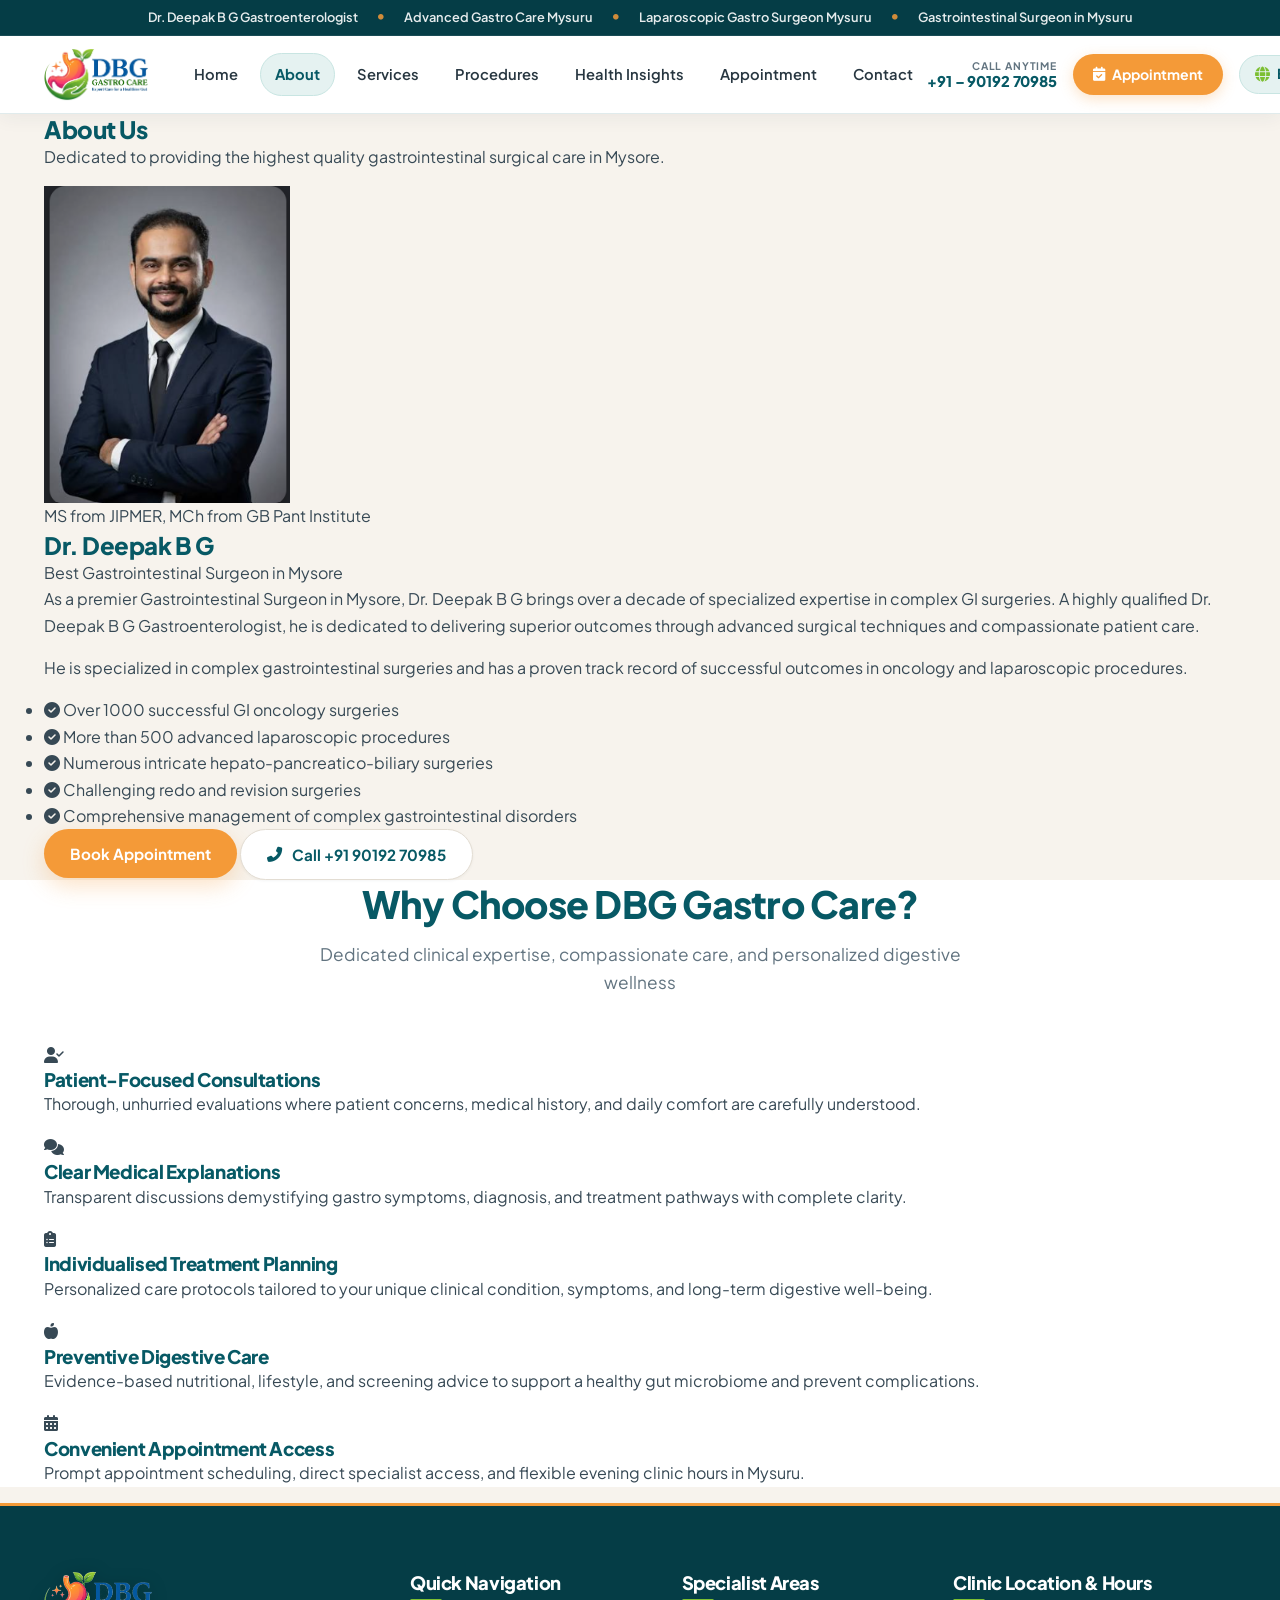
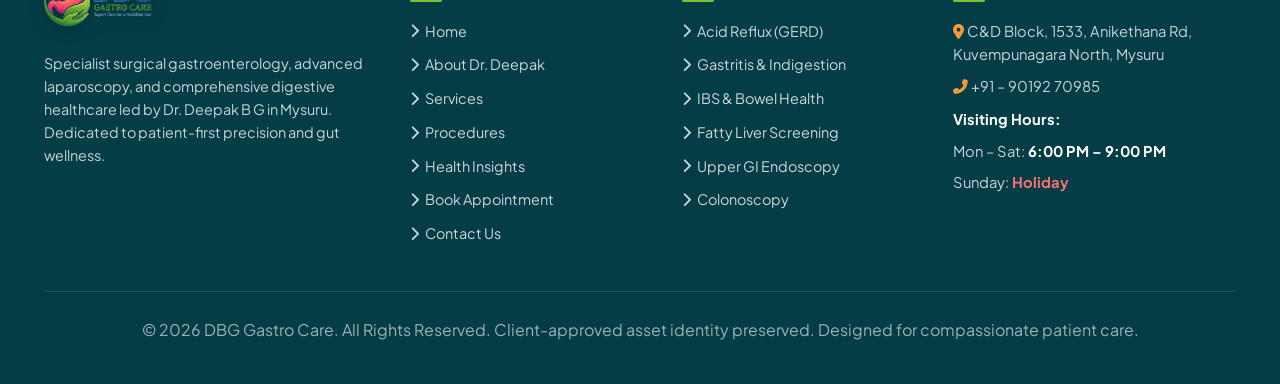
==== commit 530dc1cb: "Enhance: 3D anatomy visual, interactive health insights showcase, active navigation & static English" ====
--- a/about.html
+++ b/about.html
@@ -3,26 +3,19 @@
 <head>
     <meta charset="UTF-8">
     <meta name="viewport" content="width=device-width, initial-scale=1.0">
-    <title>About Us | Best Surgical Gastroenterologist in Mysore</title>
-    <meta name="description" content="Learn about Dr. Deepak B G, the best surgical gastroenterologist in Mysore. Dedicated to providing world-class Advanced Gastro Care with a patient-first approach.">
+    <title>About Us | DBG Gastro Care | Dr. Deepak B G</title>
+    <meta name="description" content="Learn about Dr. Deepak B G, premier surgical gastroenterologist in Mysore. Dedicated to providing world-class Advanced Gastro Care with a patient-first approach.">
     <meta name="keywords" content="Best Surgical Gastroenterologist in Mysore, Advanced Gastro Care Mysore, Laparoscopic Gastro Surgeon Mysore, Gastrointestinal Surgeon in Mysore, Dr. Deepak B G Gastroenterologist">
-    <link rel="stylesheet" href="style.css">
+    <link rel="stylesheet" href="style.css?v=4.4">
     <link rel="icon" type="image/png" href="assets/logo.png">
     <link rel="stylesheet" href="https://cdnjs.cloudflare.com/ajax/libs/font-awesome/6.4.0/css/all.min.css">
 </head>
 <body>
 
-    <!-- Innovative Background Decorations -->
-    <div class="bg-decor">
-        <div class="decor-item decor-1"></div>
-        <div class="decor-item decor-2"></div>
-        <div class="decor-item decor-3"></div>
-    </div>
-
     <!-- Top Bar -->
     <div class="top-bar">
         <div class="container top-bar-ticker">
-            <span data-key="top_kw_1">Dr. Deepak B G Gastroenterologist</span>
+            <span data-key="top_kw_1"><i class="fas fa-user-md"></i> Dr. Deepak B G Gastroenterologist</span>
             <i class="fas fa-circle"></i>
             <span data-key="top_kw_2">Advanced Gastro Care Mysuru</span>
             <i class="fas fa-circle"></i>
@@ -32,34 +25,41 @@
         </div>
     </div>
 
-    <!-- Header & Navigation -->
-    <header>
+    <!-- Header & Navigation (Fixed / Sticky with Stable Logo) -->
+        <!-- Locked Global Sticky Header (Identical Before & After Scroll) -->
+    <header id="siteHeader">
         <div class="container navbar">
-            <a href="index.html" class="logo">
-                <img src="assets/logo.png" alt="DBG Gastro Care Logo">
+            <a href="index.html" class="logo" aria-label="DBG Gastro Care Home">
+                <img src="assets/logo.png?v=4.4" alt="DBG Gastro Care Logo" width="135" height="52">
             </a>
             
             <nav class="nav-links" id="navLinks">
-                <a href="index.html" data-key="nav_home">Home</a>
-                <a href="about.html" class="active" data-key="nav_about">About</a>
-                <a href="services.html" data-key="nav_services">Services</a>
-                <a href="procedures.html" data-key="nav_procedures">Procedures</a>
-                <a href="contact.html" data-key="nav_contact">Contact</a>
+                <a href="index.html">Home</a>
+                <a href="about.html" class="active">About</a>
+                <a href="services.html">Services</a>
+                <a href="procedures.html">Procedures</a>
+                <a href="index.html#insights">Health Insights</a>
+                <a href="index.html#appointment">Appointment</a>
+                <a href="contact.html">Contact</a>
             </nav>
             
-            <div class="lang-dropdown">
-                <button class="lang-dropbtn">
-                    <i class="fas fa-globe"></i> <span>English</span> <i class="fas fa-chevron-down" style="font-size: 0.7em;"></i>
-                </button>
-                <div class="lang-dropdown-content">
-                    <a href="#" data-lang="en">English</a>
-                    <a href="#" data-lang="kn">Kannada</a>
-                    <a href="#" data-lang="hi">Hindi</a>
-                </div>
-            </div>
-
-            <div class="mobile-menu-btn" id="mobileMenuBtn">
-                <i class="fas fa-bars"></i>
+            <div class="header-actions">
+                <div class="header-call">
+                    <span class="call-sub">CALL ANYTIME</span>
+                    <a href="tel:+919019270985" class="call-tel">+91 – 90192 70985</a>
+                </div>
+
+                <a href="index.html#appointment" class="btn-header-appt">
+                    <i class="fas fa-calendar-check"></i> Appointment
+                </a>
+
+                <div class="lang-static-badge" aria-label="Language: English">
+                    <i class="fas fa-globe"></i> <span>English</span>
+                </div>
+
+                <div class="mobile-menu-btn" id="mobileMenuBtn" aria-label="Toggle Navigation Menu">
+                    <i class="fas fa-bars"></i>
+                </div>
             </div>
         </div>
     </header>
@@ -68,7 +68,7 @@
     <section class="page-header">
         <div class="container">
             <h1 data-key="about_header_title">About Us</h1>
-            <p data-key="about_header_desc">Dedicated to providing the highest quality gastrointestinal surgical care in Mysore.</p>
+            <p data-key="about_header_desc">Dedicated to providing the highest quality gastrointestinal surgical and digestive healthcare in Mysore.</p>
         </div>
     </section>
 
@@ -78,15 +78,16 @@
             <div class="doctor-card-wrapper reveal reveal-up">
                 <div class="doctor-content">
                     <div class="doctor-img-wrap">
-                        <img src="assets/doctor.png" alt="Dr. Deepak B G">
+                        <img src="assets/doctor.png?v=4.4" alt="Dr. Deepak B G - Premier Surgical Gastroenterologist">
                     </div>
                     <div class="doctor-details">
+                        <span class="degree" data-key="doc_degree">MS from JIPMER, MCh from GB Pant Institute</span>
                         <h2 data-key="doc_name">Dr. Deepak B G</h2>
-                        <span class="degree" data-key="doc_degree">MS from JIPMER, MCh from GB Pant Institute</span>
                         <span class="specialty" data-key="doc_specialty">Best Gastrointestinal Surgeon in Mysore</span>
                         <p data-key="doc_desc_1">As a premier Gastrointestinal Surgeon in Mysore, Dr. Deepak B G brings over a decade of specialized expertise in complex GI surgeries. A highly qualified Dr. Deepak B G Gastroenterologist, he is dedicated to delivering superior outcomes through advanced surgical techniques and compassionate patient care.</p>
                         <p data-key="doc_desc_2">He is specialized in complex gastrointestinal surgeries and has a proven track record of successful outcomes in oncology and laparoscopic procedures.</p>
-                        <ul>
+                        
+                        <ul class="doctor-bullets">
                             <li><i class="fas fa-check-circle"></i> <span data-key="doc_bullet_1">Over 1000 successful GI oncology surgeries</span></li>
                             <li><i class="fas fa-check-circle"></i> <span data-key="doc_bullet_2">More than 500 advanced laparoscopic procedures</span></li>
                             <li><i class="fas fa-check-circle"></i> <span data-key="doc_bullet_3">Numerous intricate hepato-pancreatico-biliary surgeries</span></li>
@@ -94,96 +95,342 @@
                             <li><i class="fas fa-check-circle"></i> <span data-key="doc_bullet_5">Comprehensive management of complex gastrointestinal disorders</span></li>
                         </ul>
 
-                    </div>
-                </div>
-            </div>
-
-            <!-- Vision Section -->
-            <div class="vision-section-animated reveal reveal-up">
-                <div class="vision-banner">
-                    <div class="vision-banner-header">
-                        <div class="vision-eye-icon"><i class="fas fa-eye"></i></div>
-                        <h3 class="vision-banner-title" data-key="vision_title">Our Vision</h3>
-                    </div>
-                    <div class="vision-banner-divider"></div>
-                    <p class="vision-banner-text" data-key="vision_desc">At DBG Gastro Care, we are committed to delivering advanced, compassionate, and comprehensive gastroenterology and surgical care. Led by Dr. Deepak B, our center is dedicated to providing world-class treatment solutions with a patient-first approach. We strive to ensure every patient receives individualized treatment plans, guided by ethical medical practices and the latest advancements in gastroenterology.</p>
-                </div>
-
-                <div class="vision-pillars">
-                    <div class="vision-pillar">
-                        <div class="vision-pillar-icon">
-                            <i class="fas fa-user-shield"></i>
-                        </div>
-                        <div class="vision-pillar-label" data-key="patient_first">Patient First</div>
-                        <p class="vision-pillar-desc" data-key="patient_first_desc">Every decision is driven by patient safety, comfort, and well-being above all else.</p>
-                    </div>
-                    <div class="vision-pillar">
-                        <div class="vision-pillar-icon">
-                            <i class="fas fa-microscope"></i>
-                        </div>
-                        <div class="vision-pillar-label" data-key="adv_tech">Advanced Technology</div>
-                        <p class="vision-pillar-desc" data-key="adv_tech_desc">Combining cutting-edge medical tools with precision for accurate diagnosis & treatment.</p>
-                    </div>
-                    <div class="vision-pillar">
-                        <div class="vision-pillar-icon">
-                            <i class="fas fa-heart-pulse"></i>
-                        </div>
-                        <div class="vision-pillar-label" data-key="comp_care">Compassionate Care</div>
-                        <p class="vision-pillar-desc" data-key="comp_care_desc">Providing empathetic, personalized care in a comfortable and supportive environment.</p>
+                        <div class="doctor-action-btns">
+                            <a href="index.html#appointment" class="btn btn-primary" data-key="btn_book_appt">Book Appointment</a>
+                            <a href="tel:+919019270985" class="btn btn-call"><i class="fas fa-phone-alt"></i> <span data-key="btn_call_now">Call +91 90192 70985</span></a>
+                        </div>
                     </div>
                 </div>
             </div>
         </div>
     </section>
 
+    <!-- Why Choose DBG Gastro Care on About Page -->
+    <section class="why-choose-section" style="background: var(--white);">
+        <div class="container">
+            <div class="section-header">
+                <h2 data-key="why_choose_title">Why Choose DBG Gastro Care?</h2>
+                <p data-key="why_choose_subtitle">Dedicated clinical expertise, compassionate care, and personalized digestive wellness</p>
+            </div>
+
+            <div class="why-grid">
+                <div class="why-card reveal reveal-up">
+                    <div class="why-icon"><i class="fas fa-user-check"></i></div>
+                    <h3 data-key="why_item1_title">Patient-Focused Consultations</h3>
+                    <p data-key="why_item1_desc">Thorough, unhurried evaluations where patient concerns, medical history, and daily comfort are carefully understood.</p>
+                </div>
+
+                <div class="why-card reveal reveal-up" style="transition-delay: 0.1s;">
+                    <div class="why-icon"><i class="fas fa-comments"></i></div>
+                    <h3 data-key="why_item2_title">Clear Medical Explanations</h3>
+                    <p data-key="why_item2_desc">Transparent discussions demystifying gastro symptoms, diagnosis, and treatment pathways with complete clarity.</p>
+                </div>
+
+                <div class="why-card reveal reveal-up" style="transition-delay: 0.2s;">
+                    <div class="why-icon"><i class="fas fa-clipboard-list"></i></div>
+                    <h3 data-key="why_item3_title">Individualised Treatment Planning</h3>
+                    <p data-key="why_item3_desc">Personalized care protocols tailored to your unique clinical condition, symptoms, and long-term digestive well-being.</p>
+                </div>
+
+                <div class="why-card reveal reveal-up" style="transition-delay: 0.3s;">
+                    <div class="why-icon"><i class="fas fa-apple-whole"></i></div>
+                    <h3 data-key="why_item4_title">Preventive Digestive Care</h3>
+                    <p data-key="why_item4_desc">Evidence-based nutritional, lifestyle, and screening advice to support a healthy gut microbiome and prevent complications.</p>
+                </div>
+
+                <div class="why-card reveal reveal-up" style="transition-delay: 0.4s;">
+                    <div class="why-icon"><i class="fas fa-calendar-days"></i></div>
+                    <h3 data-key="why_item5_title">Convenient Appointment Access</h3>
+                    <p data-key="why_item5_desc">Prompt appointment scheduling, direct specialist access, and flexible evening clinic hours in Mysuru.</p>
+                </div>
+            </div>
+        </div>
+    </section>
 
     <!-- Footer -->
+        <!-- Premium Footer -->
     <footer>
         <div class="container">
             <div class="footer-content">
                 <div class="footer-col">
-                    <h3 data-key="footer_clinic_name">DBG Gastro Care</h3>
-                    <p data-key="footer_clinic_desc">Expert Care for a Healthier Gut. Advanced surgical gastroenterology in Mysore.</p>
-                    <div class="social-links">
-                        <a href="#" class="social-icon facebook"><i class="fab fa-facebook-f"></i></a>
-                        <a href="#" class="social-icon instagram"><i class="fab fa-instagram"></i></a>
-                        <a href="#" class="social-icon youtube"><i class="fab fa-youtube"></i></a>
-                        <a href="#" class="social-icon twitter"><i class="fab fa-x-twitter"></i></a>
-                    </div>
-                </div>
+                    <a href="index.html" class="footer-logo">
+                        <img src="assets/logo.png?v=4.4" alt="DBG Gastro Care">
+                    </a>
+                    <p>
+                        Specialist surgical gastroenterology, advanced laparoscopy, and comprehensive digestive healthcare led by Dr. Deepak B G in Mysuru. Dedicated to patient-first precision and gut wellness.
+                    </p>
+                </div>
+
                 <div class="footer-col">
-                    <h3 data-key="footer_quick_links">Quick Links</h3>
+                    <h3>Quick Navigation</h3>
                     <div class="footer-links">
-                        <a href="index.html" data-key="nav_home">Home</a>
-                        <a href="about.html" data-key="nav_about">About Us</a>
-                        <a href="services.html" data-key="nav_services">Services</a>
-                        <a href="procedures.html" data-key="nav_procedures">Procedures</a>
-                        <a href="contact.html" data-key="nav_contact">Contact</a>
-                    </div>
-                </div>
+                        <a href="index.html"><i class="fas fa-chevron-right"></i> Home</a>
+                        <a href="about.html"><i class="fas fa-chevron-right"></i> About Dr. Deepak</a>
+                        <a href="services.html"><i class="fas fa-chevron-right"></i> Services</a>
+                        <a href="procedures.html"><i class="fas fa-chevron-right"></i> Procedures</a>
+                        <a href="index.html#insights"><i class="fas fa-chevron-right"></i> Health Insights</a>
+                        <a href="index.html#appointment"><i class="fas fa-chevron-right"></i> Book Appointment</a>
+                        <a href="contact.html"><i class="fas fa-chevron-right"></i> Contact Us</a>
+                    </div>
+                </div>
+
                 <div class="footer-col">
-                    <h3 data-key="footer_contact_info">Contact Info</h3>
+                    <h3>Specialist Areas</h3>
                     <div class="footer-links">
-                        <p><i class="fas fa-map-marker-alt"></i> <span data-key="contact_location">C&D block, 1533, Anikethana Rd, Kuvempunagara North, Mysuru</span></p>
-                        <p><i class="fas fa-phone"></i> +91 90192 70985</p>
-                        <p><i class="fas fa-envelope"></i> info@dbggastrocare.com</p>
-                    </div>
-                </div>
-                <div class="footer-col">
-                    <h3 data-key="footer_visiting_hours">Visiting Hours</h3>
-                    <div class="visiting-hours">
-                        <p><span data-key="footer_mon_sat">Mon - Sat:</span> <span data-key="footer_time">6:00 PM – 9:00 PM</span></p>
-                        <p><span data-key="footer_sun">Sunday:</span> <span data-key="footer_holiday">Holiday</span></p>
-                    </div>
-                </div>
-            </div>
+                        <a href="services.html"><i class="fas fa-chevron-right"></i> Acid Reflux (GERD)</a>
+                        <a href="services.html"><i class="fas fa-chevron-right"></i> Gastritis &amp; Indigestion</a>
+                        <a href="services.html"><i class="fas fa-chevron-right"></i> IBS &amp; Bowel Health</a>
+                        <a href="services.html"><i class="fas fa-chevron-right"></i> Fatty Liver Screening</a>
+                        <a href="procedures.html"><i class="fas fa-chevron-right"></i> Upper GI Endoscopy</a>
+                        <a href="procedures.html"><i class="fas fa-chevron-right"></i> Colonoscopy</a>
+                    </div>
+                </div>
+
+                <div class="footer-col footer-hours">
+                    <h3>Clinic Location &amp; Hours</h3>
+                    <p><i class="fas fa-map-marker-alt" style="color: var(--soft-orange);"></i> C&amp;D Block, 1533, Anikethana Rd, Kuvempunagara North, Mysuru</p>
+                    <p><i class="fas fa-phone-alt" style="color: var(--soft-orange);"></i> <a href="tel:+919019270985" style="color: inherit;">+91 – 90192 70985</a></p>
+                    <p style="margin-top: 10px;"><strong>Visiting Hours:</strong></p>
+                    <p>Mon – Sat: <strong>6:00 PM – 9:00 PM</strong></p>
+                    <p>Sunday: <strong style="color: #F87171;">Holiday</strong></p>
+                </div>
+            </div>
+
             <div class="footer-bottom">
-                <p data-key="footer_copyright">&copy; 2026 DBG Gastro Care. All Rights Reserved.</p>
+                <p>&copy; 2026 DBG Gastro Care. All Rights Reserved. Client-approved asset identity preserved. Designed for compassionate patient care.</p>
             </div>
         </div>
     </footer>
 
-    <script src="translations.js"></script>
-    <script src="script.js"></script>
+    <script src="translations.js?v=4.4"></script>
+    <script src="script.js?v=4.4"></script>
+<!-- =========================================================================
+         SMART APPOINTMENT BOOKING MODAL (Step-by-Step Flow)
+         ========================================================================= -->
+    <!-- 13. Smart Appointment Booking Modal (4-Step Flow) -->
+    <div id="appointmentModal" class="appt-modal" role="dialog" aria-modal="true" aria-labelledby="modalTitle" style="display: none;">
+        <div class="appt-modal-overlay" id="modalBackdrop"></div>
+        <div class="appt-modal-container">
+            <div class="appt-modal-card">
+                <!-- Modal Header -->
+                <div class="appt-modal-header">
+                    <div>
+                        <span class="modal-badge"><i class="fas fa-calendar-check"></i> DBG Gastro Care</span>
+                        <h3 id="modalTitle">Smart Appointment Booking</h3>
+                    </div>
+                    <button type="button" class="modal-close-btn" id="closeModalBtn" aria-label="Close modal">
+                        <i class="fas fa-times"></i>
+                    </button>
+                </div>
+
+                <!-- Stepper Progress Bar -->
+                <div class="modal-stepper">
+                    <div class="step-indicator active" data-step="1">
+                        <div class="step-num">1</div>
+                        <span class="step-text">Patient</span>
+                    </div>
+                    <div class="step-line"></div>
+                    <div class="step-indicator" data-step="2">
+                        <div class="step-num">2</div>
+                        <span class="step-text">Consultation</span>
+                    </div>
+                    <div class="step-line"></div>
+                    <div class="step-indicator" data-step="3">
+                        <div class="step-num">3</div>
+                        <span class="step-text">Schedule</span>
+                    </div>
+                    <div class="step-line"></div>
+                    <div class="step-indicator" data-step="4">
+                        <div class="step-num">4</div>
+                        <span class="step-text">Confirm</span>
+                    </div>
+                </div>
+
+                <!-- Modal Body Form -->
+                <form id="smartBookingForm" novalidate>
+                    <!-- STEP 1: Patient Information -->
+                    <div class="modal-step-panel active" id="stepPanel1">
+                        <h4 class="step-heading"><i class="fas fa-user-circle"></i> Patient Details</h4>
+                        <p class="step-subtext">Please provide your details for clinic registration and consultation records.</p>
+
+                        <div class="form-grid-modal">
+                            <div class="modal-field">
+                                <label for="patientName"><i class="fas fa-user"></i> Full Name <span class="req">*</span></label>
+                                <input type="text" id="patientName" class="modal-input" placeholder="e.g. Ramesh Kumar" required>
+                                <span class="field-error" id="nameError">Please enter the patient's full name.</span>
+                            </div>
+
+                            <div class="modal-field">
+                                <label for="patientPhone"><i class="fas fa-phone"></i> Mobile Number <span class="req">*</span></label>
+                                <input type="tel" id="patientPhone" class="modal-input" placeholder="e.g. 9876543210" required>
+                                <span class="field-error" id="phoneError">Please enter a valid 10-digit mobile number.</span>
+                            </div>
+
+                            <div class="modal-field">
+                                <label for="patientEmail"><i class="fas fa-envelope"></i> Email Address <span class="opt">(Optional)</span></label>
+                                <input type="email" id="patientEmail" class="modal-input" placeholder="e.g. name@example.com">
+                                <span class="field-error" id="emailError">Please enter a valid email address.</span>
+                            </div>
+
+                            <div class="modal-field">
+                                <label for="patientType"><i class="fas fa-user-tag"></i> Patient Status <span class="req">*</span></label>
+                                <select id="patientType" class="modal-select" required>
+                                    <option value="new">New Patient (First Visit)</option>
+                                    <option value="returning">Returning / Follow-up Patient</option>
+                                </select>
+                            </div>
+                        </div>
+
+                        <div class="modal-actions right-only">
+                            <button type="button" class="btn btn-primary btn-step-next" id="goToStep2">
+                                Continue to Consultation <i class="fas fa-arrow-right"></i>
+                            </button>
+                        </div>
+                    </div>
+
+                    <!-- STEP 2: Consultation & Facility -->
+                    <div class="modal-step-panel" id="stepPanel2">
+                        <h4 class="step-heading"><i class="fas fa-stethoscope"></i> Select Consultation Facility</h4>
+                        <p class="step-subtext">Choose your specialized digestive care area or clinical consultation type.</p>
+
+                        <div class="selected-service-pill" id="selectedServiceBanner">
+                            <i class="fas fa-circle-check"></i>
+                            <div>
+                                <strong id="selectedServicePillTitle">General Gastroenterology Consultation</strong>
+                                <span id="selectedServicePillNote">Specialist clinical consultation with Dr. Deepak B G</span>
+                            </div>
+                        </div>
+
+                        <div class="modal-field" style="margin-top: 18px;">
+                            <label for="consultationSelect">What type of consultation or service do you need? <span class="req">*</span></label>
+                            <select id="consultationSelect" class="modal-select" required>
+                                <option value="general">General Gastroenterology Consultation</option>
+                                <option value="gerd">Acid Reflux / GERD</option>
+                                <option value="gastritis">Gastritis and Indigestion</option>
+                                <option value="abdominal_pain">Abdominal Pain Consultation</option>
+                                <option value="ibs">IBS and Bowel Health</option>
+                                <option value="constipation">Constipation and Digestive Health</option>
+                                <option value="liver">Liver and Digestive Health</option>
+                                <option value="followup">Follow-up Consultation</option>
+                                <option value="endoscopy">Endoscopy Enquiry (Requires Confirmation)</option>
+                                <option value="colonoscopy">Colonoscopy Enquiry (Requires Confirmation)</option>
+                                <option value="other">Other Digestive Health Concern</option>
+                            </select>
+                            <span class="field-error" id="consultError">Please select a consultation type.</span>
+                        </div>
+
+                        <div class="modal-field" style="margin-top: 14px;">
+                            <label><i class="fas fa-hospital-user"></i> Consultation Mode <span class="req">*</span></label>
+                            <div class="radio-toggle-group">
+                                <label class="radio-chip active">
+                                    <input type="radio" name="consultMode" value="in_person" checked>
+                                    <i class="fas fa-location-dot"></i> In-Person Visit (Mysuru Clinic)
+                                </label>
+                                <label class="radio-chip">
+                                    <input type="radio" name="consultMode" value="online">
+                                    <i class="fas fa-video"></i> Online Teleconsultation
+                                </label>
+                            </div>
+                        </div>
+
+                        <div class="modal-actions">
+                            <button type="button" class="btn btn-step-back" id="backToStep1">
+                                <i class="fas fa-arrow-left"></i> Back
+                            </button>
+                            <button type="button" class="btn btn-primary btn-step-next" id="goToStep3">
+                                Choose Date &amp; Time <i class="fas fa-arrow-right"></i>
+                            </button>
+                        </div>
+                    </div>
+
+                    <!-- STEP 3: Date & Evening Time Slot -->
+                    <div class="modal-step-panel" id="stepPanel3">
+                        <h4 class="step-heading"><i class="fas fa-calendar-alt"></i> Appointment Schedule</h4>
+                        <p class="step-subtext">Visiting hours: <strong>Mon – Sat: 6:00 PM – 9:00 PM</strong> (Sunday: Closed).</p>
+
+                        <div class="form-grid-modal">
+                            <div class="modal-field">
+                                <label for="apptDate"><i class="fas fa-calendar-day"></i> Preferred Date <span class="req">*</span></label>
+                                <input type="date" id="apptDate" class="modal-input" required>
+                                <span class="field-error" id="dateError">Please select a valid upcoming date (Mon–Sat).</span>
+                                <div class="sunday-warning" id="sundayNotice" style="display: none;">
+                                    <i class="fas fa-circle-exclamation"></i> The clinic is closed on Sundays. Please choose Monday to Saturday.
+                                </div>
+                            </div>
+
+                            <div class="modal-field">
+                                <label for="apptTimeSlot"><i class="fas fa-clock"></i> Evening Time Slot <span class="req">*</span></label>
+                                <select id="apptTimeSlot" class="modal-select" required>
+                                    <option value="6:00 PM – 7:00 PM" selected>6:00 PM – 7:00 PM</option>
+                                    <option value="7:00 PM – 8:00 PM">7:00 PM – 8:00 PM</option>
+                                    <option value="8:00 PM – 9:00 PM">8:00 PM – 9:00 PM</option>
+                                </select>
+                                <span class="field-error" id="timeError">Please select a preferred slot.</span>
+                            </div>
+                        </div>
+
+                        <div class="modal-field" style="margin-top: 14px;">
+                            <label for="symptomsDesc"><i class="fas fa-notes-medical"></i> Symptoms or Medical Concerns <span class="opt">(Optional)</span></label>
+                            <textarea id="symptomsDesc" class="modal-textarea" rows="3" placeholder="Describe any current symptoms, duration, or previous treatments..."></textarea>
+                        </div>
+
+                        <div class="modal-actions">
+                            <button type="button" class="btn btn-step-back" id="backToStep2">
+                                <i class="fas fa-arrow-left"></i> Back
+                            </button>
+                            <button type="button" class="btn btn-primary btn-step-next" id="goToStep4">
+                                Review &amp; Submit <i class="fas fa-arrow-right"></i>
+                            </button>
+                        </div>
+                    </div>
+
+                    <!-- STEP 4: Review and Submit -->
+                    <div class="modal-step-panel" id="stepPanel4">
+                        <h4 class="step-heading"><i class="fas fa-clipboard-check"></i> Review Your Appointment</h4>
+                        <p class="step-subtext">Please verify your details before submitting your consultation request.</p>
+
+                        <div class="review-summary-card">
+                            <div class="review-row">
+                                <span class="review-label"><i class="fas fa-user"></i> Patient:</span>
+                                <strong class="review-value" id="revName">—</strong>
+                            </div>
+                            <div class="review-row">
+                                <span class="review-label"><i class="fas fa-phone"></i> Mobile:</span>
+                                <strong class="review-value" id="revPhone">—</strong>
+                            </div>
+                            <div class="review-row" id="revEmailRow">
+                                <span class="review-label"><i class="fas fa-envelope"></i> Email:</span>
+                                <span class="review-value" id="revEmail">—</span>
+                            </div>
+                            <div class="review-row">
+                                <span class="review-label"><i class="fas fa-stethoscope"></i> Service:</span>
+                                <strong class="review-value text-teal" id="revService">—</strong>
+                            </div>
+                            <div class="review-row">
+                                <span class="review-label"><i class="fas fa-hospital-user"></i> Mode:</span>
+                                <span class="review-value" id="revMode">—</span>
+                            </div>
+                            <div class="review-row">
+                                <span class="review-label"><i class="fas fa-calendar-day"></i> Schedule:</span>
+                                <strong class="review-value" id="revSchedule">—</strong>
+                            </div>
+                        </div>
+
+                        <div class="submission-feedback-box" id="submissionFeedback" style="display: none;"></div>
+
+                        <div class="modal-actions">
+                            <button type="button" class="btn btn-step-back" id="backToStep3">
+                                <i class="fas fa-arrow-left"></i> Edit Details
+                            </button>
+                            <button type="submit" class="btn btn-primary btn-submit-request" id="submitApptBtn">
+                                <span class="btn-text"><i class="fas fa-paper-plane"></i> Submit Appointment Request</span>
+                                <span class="btn-spinner" style="display: none;"><i class="fas fa-circle-notch fa-spin"></i> Processing...</span>
+                            </button>
+                        </div>
+                    </div>
+                </form>
+            </div>
+        </div>
+    </div>
 </body>
-</html>+</html>
--- a/style.css
+++ b/style.css
@@ -1,1505 +1,2939 @@
-@import url('https://fonts.googleapis.com/css2?family=Inter:wght@300;400;500;600;700&display=swap');
-
+@import url('https://fonts.googleapis.com/css2?family=Plus+Jakarta+Sans:wght@300;400;500;600;700;800&family=Inter:wght@400;500;600;700&display=swap');
+
+/* ==========================================================================
+   1. COLOR PALETTE & DESIGN SYSTEM
+   ========================================================================== */
 :root {
-    --primary: #00549A;
-    --primary-soft: rgba(0, 84, 154, 0.1);
-    --secondary: #67A026;
-    --accent: #F58220;
-    --text-main: #1E293B;
-    --text-muted: #64748B;
-    --bg-page: #F8FAFC;
-    --bg-card: #FFFFFF;
-    --border: #E2E8F0;
+    /* Client-Approved Color Palette */
+    --parrot-green: #7CBF32;
+    --leaf-green: #8CCB3F;
+    --parrot-green-soft: rgba(124, 191, 50, 0.15);
+    --parrot-green-border: rgba(124, 191, 50, 0.35);
+
+    --deep-teal: #075965;
+    --deep-teal-dark: #053D46;
+    --deep-teal-light: #0B7483;
+    --warm-ivory: #F7F3ED;
+    --warm-ivory-alt: #EFE9DF;
+    --soft-orange: #F49A38;
+    --soft-orange-hover: #DF8422;
+    --soft-orange-light: #FDF3E7;
+    --subtle-magenta: #C83D75;
+    --subtle-magenta-soft: rgba(200, 61, 117, 0.12);
+    --light-aqua: #E5F2F1;
+    --light-aqua-border: #C8E5E2;
+    --dark-charcoal: #273640;
+    --dark-charcoal-subtle: #41525E;
     --white: #FFFFFF;
-    --shadow-sm: 0 1px 3px rgba(0,0,0,0.1);
-    --shadow-md: 0 10px 25px -5px rgba(0,0,0,0.05), 0 8px 10px -6px rgba(0,0,0,0.05);
-    --shadow-lg: 0 20px 25px -5px rgba(0,0,0,0.1), 0 10px 10px -5px rgba(0,0,0,0.04);
-    --transition: all 0.4s cubic-bezier(0.4, 0, 0.2, 1);
-    --radius-md: 12px;
+
+    /* Semantic Mappings */
+    --primary: var(--deep-teal);
+    --primary-dark: var(--deep-teal-dark);
+    --primary-light: var(--deep-teal-light);
+    --primary-soft: rgba(7, 89, 101, 0.08);
+
+    --accent-orange: var(--soft-orange);
+    --accent-magenta: var(--subtle-magenta);
+    --accent-aqua: var(--light-aqua);
+
+    --bg-page: var(--warm-ivory);
+    --bg-card: var(--white);
+    --bg-section-alt: var(--light-aqua);
+    --bg-reach-us: var(--deep-teal);
+
+    --border: #E3DDD3;
+    --border-subtle: #EBE5DB;
+    --border-teal: rgba(7, 89, 101, 0.16);
+
+    --text-main: var(--dark-charcoal);
+    --text-heading: var(--deep-teal);
+    --text-body: #374955;
+    --text-muted: #627480;
+
+    /* Shadows */
+    --shadow-xs: 0 1px 3px rgba(39, 54, 64, 0.05);
+    --shadow-sm: 0 4px 12px rgba(39, 54, 64, 0.06);
+    --shadow-md: 0 10px 25px -4px rgba(7, 89, 101, 0.09);
+    --shadow-lg: 0 18px 40px -6px rgba(7, 89, 101, 0.14);
+    --shadow-orange: 0 8px 22px rgba(244, 154, 56, 0.28);
+    --shadow-teal: 0 8px 24px rgba(7, 89, 101, 0.22);
+
+    /* Radii & Transitions */
+    --radius-sm: 8px;
+    --radius-md: 14px;
     --radius-lg: 20px;
+    --radius-xl: 28px;
     --radius-full: 9999px;
-}
-
-* {
+    --transition: all 0.25s cubic-bezier(0.4, 0, 0.2, 1);
+}
+
+/* ==========================================================================
+   2. GLOBAL BASE STYLES
+   ========================================================================== */
+*, *::before, *::after {
+    box-sizing: border-box;
     margin: 0;
     padding: 0;
-    box-sizing: border-box;
-    -webkit-font-smoothing: antialiased;
-    -moz-osx-font-smoothing: grayscale;
 }
 
 html {
     scroll-behavior: smooth;
+    scroll-padding-top: 100px;
+    font-size: 16px;
 }
 
 body {
-    font-family: 'Inter', system-ui, -apple-system, sans-serif;
-    color: var(--text-main);
-    line-height: 1.7;
+    font-family: 'Plus Jakarta Sans', 'Inter', -apple-system, BlinkMacSystemFont, sans-serif;
     background-color: var(--bg-page);
+    color: var(--text-body);
+    line-height: 1.65;
+    -webkit-font-smoothing: antialiased;
     overflow-x: hidden;
-}
-
-/* Custom Scrollbar */
-::-webkit-scrollbar {
-    width: 10px;
-}
-::-webkit-scrollbar-track {
-    background: var(--bg-page);
-}
-::-webkit-scrollbar-thumb {
-    background: #CBD5E1;
-    border-radius: 5px;
-}
-::-webkit-scrollbar-thumb:hover {
-    background: #94A3B8;
+    padding-top: 114px; /* Space for 36px topbar + 78px locked header */
+}
+
+.container {
+    width: 100%;
+    max-width: 1240px;
+    margin: 0 auto;
+    padding: 0 24px;
+}
+
+h1, h2, h3, h4, h5, h6 {
+    color: var(--text-heading);
+    font-weight: 800;
+    line-height: 1.25;
+    letter-spacing: -0.02em;
+}
+
+p {
+    margin-bottom: 1rem;
+    font-size: 1rem;
 }
 
 a {
+    color: var(--primary);
     text-decoration: none;
-    color: inherit;
     transition: var(--transition);
 }
 
-ul {
-    list-style: none;
-}
-
-img {
+a:hover {
+    color: var(--soft-orange);
+}
+
+img, svg {
     max-width: 100%;
     height: auto;
     display: block;
 }
 
-/* Container */
-.container {
-    max-width: 1280px;
+/* Section Header Typography */
+.section-header {
+    margin-bottom: 45px;
+    text-align: center;
+}
+
+.section-header.text-left {
+    text-align: left;
+}
+
+.section-subtitle {
+    display: inline-flex;
+    align-items: center;
+    gap: 8px;
+    font-size: 0.8rem;
+    font-weight: 800;
+    color: var(--deep-teal);
+    background: var(--light-aqua);
+    padding: 6px 16px;
+    border-radius: var(--radius-full);
+    text-transform: uppercase;
+    letter-spacing: 0.08em;
+    margin-bottom: 12px;
+    border: 1px solid var(--light-aqua-border);
+}
+
+.section-header h2 {
+    font-size: 2.35rem;
+    margin-bottom: 14px;
+}
+
+.section-header p {
+    font-size: 1.08rem;
+    color: var(--text-muted);
+    max-width: 680px;
     margin: 0 auto;
-    padding: 0 24px;
-}
-
-/* Typography */
-h1, h2, h3, h4, h5, h6 {
-    color: var(--primary);
-    font-weight: 700;
-    line-height: 1.2;
-    margin-bottom: 1.25rem;
-}
-
-h1 {
-    font-size: clamp(2.5rem, 5vw, 4rem);
-    letter-spacing: -0.02em;
-}
-
-h2 {
-    font-size: clamp(2rem, 4vw, 2.5rem);
-    position: relative;
-    padding-bottom: 16px;
-    letter-spacing: -0.01em;
-}
-
-h2::after {
-    content: '';
-    position: absolute;
-    bottom: 0;
-    left: 0;
-    width: 60px;
-    height: 4px;
-    background: linear-gradient(90deg, var(--secondary), transparent);
-    border-radius: var(--radius-full);
-}
-
-p {
-    margin-bottom: 1.5rem;
-    color: var(--text-muted);
-    font-size: 1.05rem;
-}
+    line-height: 1.6;
+}
+
+.section-header.text-left p {
+    margin: 0;
+}
+
+.text-teal { color: var(--deep-teal); }
+.text-parrot { color: var(--parrot-green); }
+.text-orange { color: var(--soft-orange); }
+.text-magenta { color: var(--subtle-magenta); }
 
 /* Buttons */
 .btn {
     display: inline-flex;
     align-items: center;
     justify-content: center;
-    padding: 14px 28px;
+    gap: 10px;
+    font-family: inherit;
+    font-weight: 700;
+    font-size: 0.95rem;
+    padding: 12px 26px;
     border-radius: var(--radius-full);
-    font-weight: 600;
-    font-size: 1rem;
+    border: none;
     cursor: pointer;
-    border: none;
     transition: var(--transition);
-    gap: 8px;
+    white-space: nowrap;
 }
 
 .btn-primary {
-    background: var(--primary);
+    background: var(--soft-orange);
     color: var(--white);
-    box-shadow: 0 4px 14px rgba(0, 84, 154, 0.25);
+    box-shadow: var(--shadow-orange);
 }
 
 .btn-primary:hover {
-    background: #00447a;
-    transform: translateY(-2px);
-    box-shadow: 0 6px 20px rgba(0, 84, 154, 0.35);
-}
-
-.btn-outline {
-    background: transparent;
-    color: var(--primary);
-    border: 2px solid var(--primary);
-}
-
-.btn-outline:hover {
-    background: var(--primary);
+    background: var(--soft-orange-hover);
     color: var(--white);
     transform: translateY(-2px);
-}
-
-/* Top Bar */
+    box-shadow: 0 10px 26px rgba(244, 154, 56, 0.36);
+}
+
+.btn-teal {
+    background: var(--deep-teal);
+    color: var(--white);
+    box-shadow: var(--shadow-teal);
+}
+
+.btn-teal:hover {
+    background: var(--deep-teal-light);
+    color: var(--white);
+    transform: translateY(-2px);
+}
+
+.btn-outline-teal {
+    background: transparent;
+    color: var(--deep-teal);
+    border: 2px solid var(--deep-teal);
+}
+
+.btn-outline-teal:hover {
+    background: var(--deep-teal);
+    color: var(--white);
+    transform: translateY(-2px);
+}
+
+.btn-call {
+    background: var(--white);
+    color: var(--deep-teal);
+    border: 1.5px solid var(--border);
+    box-shadow: var(--shadow-xs);
+}
+
+.btn-call:hover {
+    border-color: var(--deep-teal);
+    background: var(--light-aqua);
+    color: var(--deep-teal);
+    transform: translateY(-2px);
+}
+
+/* ==========================================================================
+   3. TOP BAR & LOCKED GLOBAL HEADER (ZERO SCROLL RESIZING)
+   ========================================================================== */
 .top-bar {
-    background: var(--primary);
-    color: var(--white);
-    padding: 10px 0;
-    font-size: 0.85rem;
-    font-weight: 500;
-    letter-spacing: 0.05em;
-    position: relative;
+    position: fixed;
+    top: 0;
+    left: 0;
+    width: 100%;
+    height: 36px;
+    background: var(--deep-teal-dark);
+    color: rgba(255, 255, 255, 0.9);
+    font-size: 0.8rem;
+    font-weight: 600;
     z-index: 1001;
+    display: flex;
+    align-items: center;
+    border-bottom: 1px solid rgba(255, 255, 255, 0.08);
 }
 
 .top-bar-ticker {
     display: flex;
+    align-items: center;
     justify-content: center;
-    align-items: center;
     gap: 20px;
     white-space: nowrap;
-}
-
-.top-bar-ticker span {
-    display: flex;
-    align-items: center;
-}
-
-.top-bar-ticker i {
-    font-size: 0.4rem;
-    opacity: 0.5;
-}
-
-@media (max-width: 768px) {
-    .top-bar-ticker {
-        flex-wrap: wrap;
-        justify-content: center;
-        gap: 10px;
-        font-size: 0.75rem;
-    }
-    .top-bar-ticker i {
-        display: none;
-    }
-}
-
-/* Header & Navigation */
-header {
-    background-color: rgba(255, 255, 255, 0.95);
-    backdrop-filter: blur(8px);
-    -webkit-backdrop-filter: blur(8px);
-    position: sticky;
-    top: 0;
-    z-index: 1000;
+    overflow: hidden;
+}
+
+.top-bar-ticker i.fa-circle {
+    font-size: 0.35rem;
+    color: var(--soft-orange);
+    opacity: 0.85;
+}
+
+/* FIXED HEADER: Strictly Locked at 78px Height Before, During, and After Scroll */
+header,
+header#siteHeader,
+header.scrolled {
+    position: fixed !important;
+    top: 36px !important;
+    left: 0 !important;
+    width: 100% !important;
+    height: 78px !important;
+    min-height: 78px !important;
+    max-height: 78px !important;
+    background: var(--white) !important;
+    border-bottom: 1px solid rgba(7, 89, 101, 0.12) !important;
+    box-shadow: 0 4px 18px rgba(39, 54, 64, 0.06) !important;
+    z-index: 1000 !important;
+    display: flex !important;
+    align-items: center !important;
+    padding: 0 !important;
+    margin: 0 !important;
+    transform: none !important;
+    transition: none !important;
+}
+
+.navbar {
+    display: flex !important;
+    align-items: center !important;
+    justify-content: space-between !important;
+    height: 78px !important;
+    min-height: 78px !important;
+    max-height: 78px !important;
+    width: 100% !important;
+    padding: 0 24px !important;
+}
+
+/* Client-Approved Logo: Height strictly 54px, Proportions Preserved, Zero Resizing */
+.logo,
+header .logo,
+header.scrolled .logo {
+    display: flex !important;
+    align-items: center !important;
+    height: 54px !important;
+    max-height: 54px !important;
+    text-decoration: none !important;
+    flex-shrink: 0 !important;
+    padding: 0 !important;
+    margin: 0 !important;
+    transform: none !important;
+    transition: none !important;
+
+    margin-right: 32px !important;
+}
+
+.logo img,
+header .logo img,
+header.scrolled .logo img {
+    height: 54px !important;
+    width: auto !important;
+    max-height: 54px !important;
+    object-fit: contain !important;
+    display: block !important;
+    transform: none !important;
+    transition: none !important;
+}
+
+/* Navigation Links */
+.nav-links {
+    margin-left: 12px;
+    display: flex;
+    align-items: center;
+    gap: 8px;
+    margin: 0;
+    padding: 0;
+    list-style: none;
+}
+
+.nav-links a {
+    text-decoration: none;
+    color: var(--dark-charcoal);
+    font-weight: 600;
+    font-size: 0.92rem;
+    padding: 8px 14px;
+    border-radius: var(--radius-full);
     transition: var(--transition);
-    border-bottom: 1px solid transparent;
-}
-
-header.scrolled {
-    padding: 10px 0;
-    background-color: rgba(255, 255, 255, 0.85);
-    border-bottom: 1px solid var(--border);
-    box-shadow: var(--shadow-sm);
-}
-
-.navbar {
-    display: flex;
-    justify-content: space-between;
-    align-items: center;
-    height: 100px;
+    white-space: nowrap;
+}
+
+.nav-links a:hover {
+    color: var(--deep-teal);
+    background: var(--light-aqua);
+}
+
+.nav-links a.active {
+    color: var(--deep-teal);
+    background: var(--light-aqua);
+    font-weight: 700;
+    border: 1px solid var(--light-aqua-border);
+}
+
+/* Header Right Actions */
+.header-actions {
+    display: flex;
+    align-items: center;
+    gap: 16px;
+    flex-shrink: 0;
+}
+
+.header-call {
+    display: flex;
+    flex-direction: column;
+    text-align: right;
+    line-height: 1.25;
+}
+
+.header-call .call-sub {
+    font-size: 0.65rem;
+    font-weight: 700;
+    color: var(--text-muted);
+    letter-spacing: 0.08em;
+    text-transform: uppercase;
+}
+
+.header-call .call-tel {
+    font-size: 0.92rem;
+    font-weight: 800;
+    color: var(--deep-teal);
+    letter-spacing: -0.01em;
+    white-space: nowrap;
+}
+
+.header-call .call-tel:hover {
+    color: var(--soft-orange);
+}
+
+.btn-header-appt {
+    background: var(--soft-orange);
+    color: var(--white);
+    padding: 9px 20px;
+    border-radius: var(--radius-full);
+    font-size: 0.88rem;
+    font-weight: 700;
+    display: inline-flex;
+    align-items: center;
+    gap: 7px;
+    box-shadow: 0 4px 14px rgba(244, 154, 56, 0.28);
     transition: var(--transition);
-}
-
-header.scrolled .navbar {
-    height: 70px;
-}
-
-.logo {
-    display: flex;
-    align-items: center;
-    transition: var(--transition);
-}
-
-.logo img {
-    height: 80px;
-    width: auto;
-    object-fit: contain;
-    transition: var(--transition);
-}
-
-header.scrolled .logo img {
-    height: 50px;
-}
-
-.nav-links {
-    display: flex;
-    gap: 8px;
-    align-items: center;
-}
-
-.nav-links a {
-    font-weight: 500;
-    color: var(--text-main);
-    padding: 10px 20px;
-    border-radius: var(--radius-full);
-    font-size: 0.95rem;
-    transition: var(--transition);
-}
-
-.nav-links a:hover {
-    color: var(--primary);
-    background: var(--primary-soft);
-}
-
-.nav-links a.active {
-    background: var(--primary);
-    color: var(--white) !important;
-    box-shadow: 0 4px 12px rgba(0, 84, 154, 0.2);
-}
-
-.mobile-menu-btn {
-    display: none;
-    font-size: 1.5rem;
+    border: none;
     cursor: pointer;
-    color: var(--primary-blue);
+    white-space: nowrap;
+}
+
+.btn-header-appt:hover {
+    background: var(--soft-orange-hover);
+    color: var(--white);
+    transform: translateY(-2px);
+    box-shadow: 0 8px 20px rgba(244, 154, 56, 0.38);
 }
 
 /* Language Dropdown */
 .lang-dropdown {
     position: relative;
     display: inline-block;
-    margin-left: 16px;
 }
 
 .lang-dropbtn {
-    background-color: transparent;
-    color: var(--primary);
-    padding: 10px 20px;
-    font-size: 0.9rem;
+    background: var(--white);
+    border: 1.5px solid var(--border);
+    padding: 7px 12px;
+    font-size: 0.85rem;
     font-weight: 600;
-    border: 1.5px solid var(--border);
     border-radius: var(--radius-full);
+    color: var(--dark-charcoal);
     cursor: pointer;
     display: flex;
     align-items: center;
-    gap: 8px;
+    gap: 6px;
     transition: var(--transition);
 }
 
 .lang-dropbtn:hover {
-    border-color: var(--primary);
-    background-color: var(--primary-soft);
+    border-color: var(--deep-teal);
+    color: var(--deep-teal);
 }
 
 .lang-dropdown-content {
     display: none;
     position: absolute;
     right: 0;
+    top: calc(100% + 8px);
     background-color: var(--white);
-    min-width: 160px;
+    min-width: 150px;
     box-shadow: var(--shadow-lg);
     border-radius: var(--radius-md);
-    z-index: 1000;
+    border: 1px solid var(--border);
+    z-index: 1010;
     overflow: hidden;
-    margin-top: 12px;
-    border: 1px solid var(--border);
-    transform-origin: top right;
 }
 
 .lang-dropdown-content.show {
     display: block;
-    animation: scaleIn 0.2s ease-out;
-}
-
-@keyframes scaleIn {
-    from { opacity: 0; transform: scale(0.95) translateY(-10px); }
-    to { opacity: 1; transform: scale(1) translateY(0); }
+    animation: fadeInStep 0.2s ease;
 }
 
 .lang-dropdown-content a {
-    color: var(--text-main);
-    padding: 12px 16px;
+    color: var(--dark-charcoal);
+    padding: 10px 16px;
+    text-decoration: none;
     display: block;
-    font-size: 0.9rem;
-    font-weight: 500;
-    transition: var(--transition);
+    font-size: 0.85rem;
+    font-weight: 600;
 }
 
 .lang-dropdown-content a:hover {
-    background-color: var(--primary-soft);
-    color: var(--primary);
-}
-
-@media (max-width: 992px) {
-    .lang-dropdown {
-        display: none;
-    }
-    
-    .navbar {
-        height: 100px; /* Slightly smaller for tablets */
-    }
-    
-    .logo img {
-        height: 70px;
-    }
-}
-
-
-
-/* Hero Section */
+    background-color: var(--light-aqua);
+    color: var(--deep-teal);
+}
+
+.mobile-menu-btn {
+    display: none;
+    font-size: 1.35rem;
+    color: var(--deep-teal);
+    cursor: pointer;
+    padding: 6px;
+}
+
+/* ==========================================================================
+   4. HERO SECTION (Better Digestive Health Starts With the Right Care)
+   ========================================================================== */
 .hero {
-    padding: 60px 0 100px;
+    padding: 55px 0 65px 0;
+    background: radial-gradient(circle at 15% 45%, rgba(229, 242, 241, 0.7) 0%, transparent 45%),
+                linear-gradient(180deg, var(--warm-ivory) 0%, #FFFFFF 100%);
     position: relative;
+    overflow: hidden;
 }
 
 .hero-content {
     display: grid;
-    grid-template-columns: 1.2fr 0.8fr;
-    gap: 60px;
-    align-items: center;
-}
-
-.hero-text {
-    max-width: 650px;
+    grid-template-columns: 1.15fr 0.85fr;
+    gap: 48px;
+    align-items: center;
+}
+
+.hero-tag {
+    display: inline-flex;
+    align-items: center;
+    gap: 8px;
+    background: var(--light-aqua);
+    color: var(--deep-teal);
+    padding: 7px 18px;
+    border-radius: var(--radius-full);
+    font-size: 0.82rem;
+    font-weight: 800;
+    text-transform: uppercase;
+    letter-spacing: 0.08em;
+    margin-bottom: 20px;
+    border: 1px solid var(--light-aqua-border);
+}
+
+.hero-tag i {
+    color: var(--subtle-magenta);
 }
 
 .hero-text h1 {
-    margin-bottom: 24px;
-    color: var(--primary);
-}
-
-.hero-text h1 span:last-child {
-    color: var(--secondary);
+    font-size: 2.85rem;
+    line-height: 1.18;
+    margin-bottom: 18px;
+    color: var(--deep-teal);
+}
+
+.hero-desc {
+    font-size: 1.12rem;
+    line-height: 1.7;
+    color: var(--text-body);
+    margin-bottom: 28px;
+}
+
+.hero-features {
+    display: flex;
+    flex-wrap: wrap;
+    gap: 12px;
+    margin-bottom: 30px;
+}
+
+.hero-feat-item {
+    display: inline-flex;
+    align-items: center;
+    gap: 8px;
+    background: var(--white);
+    border: 1px solid var(--border);
+    padding: 8px 16px;
+    border-radius: var(--radius-full);
+    font-size: 0.88rem;
+    font-weight: 700;
+    color: var(--dark-charcoal);
+    box-shadow: var(--shadow-xs);
+}
+
+.hero-feat-item i {
+    color: var(--soft-orange);
+}
+
+.hero-buttons {
+    display: flex;
+    align-items: center;
+    gap: 16px;
+    margin-bottom: 22px;
+    flex-wrap: wrap;
+}
+
+.hero-trust-note {
+    font-size: 0.86rem;
+    color: var(--text-muted);
+    display: flex;
+    align-items: center;
+    gap: 8px;
+}
+
+.hero-trust-note i {
+    color: var(--parrot-green);
+    font-size: 0.95rem;
+}
+
+/* Right Column: Doctor Card + Digestive System Art */
+.hero-right-col {
+    display: flex;
+    flex-direction: column;
+    gap: 18px;
+}
+
+.hero-doctor-card {
+    background: var(--white);
+    border-radius: var(--radius-xl);
+    border: 1px solid var(--border);
+    box-shadow: var(--shadow-md);
+    padding: 26px 22px 22px 22px;
+    overflow: hidden;
+    display: flex;
+    flex-direction: column;
+    align-items: center;
+    text-align: center;
+    position: relative;
+}
+
+/* Doctor Portrait Frame: Passport-size proportion up to shoulders */
+.hero-doctor-photo-wrap {
+    width: 230px;
+    height: 285px;
+    background: #EAF0F1;
+    overflow: hidden;
+    position: relative;
+    border-radius: 18px;
+    border: 3px solid #E2ECEF;
+    box-shadow: 0 8px 24px rgba(7, 89, 101, 0.12);
+    margin: 0 auto 16px auto;
+    flex-shrink: 0;
+}
+
+.hero-doctor-photo-wrap img {
+    width: 100%;
+    height: 100%;
+    object-fit: cover;
+    object-position: center top;
     display: block;
-    margin-top: 8px;
-}
-
-.hero-text p {
-    font-size: 1.2rem;
-    margin-bottom: 40px;
-    line-height: 1.6;
-}
-
-.hero-buttons {
-    display: flex;
-    gap: 20px;
-}
-
-.hero-image {
+}
+
+.hero-doctor-info {
+    width: 100%;
+    text-align: center;
+}
+
+.hero-doctor-name {
+    font-size: 1.3rem;
+    font-weight: 800;
+    color: var(--deep-teal);
+    margin-bottom: 4px;
+}
+
+.hero-doctor-qual {
+    display: inline-block;
+    color: var(--deep-teal);
+    font-weight: 700;
+    font-size: 0.85rem;
+    background: var(--light-aqua);
+    padding: 3px 14px;
+    border-radius: var(--radius-full);
+    border: 1px solid var(--light-aqua-border);
+    margin-bottom: 6px;
+}
+
+.hero-doctor-specialty {
+    font-size: 0.86rem;
+    font-weight: 600;
+    color: var(--text-muted);
+    margin-bottom: 8px;
+    line-height: 1.4;
+}
+
+.hero-doctor-exp {
+    display: flex;
+    align-items: center;
+    justify-content: center;
+    gap: 8px;
+    flex-wrap: wrap;
+    margin-top: 6px;
+}
+
+.exp-badge {
+    display: inline-flex;
+    align-items: center;
+    gap: 6px;
+    font-size: 0.8rem;
+    font-weight: 700;
+    color: var(--deep-teal);
+    background: var(--warm-ivory);
+    padding: 4px 12px;
+    border-radius: var(--radius-full);
+    border: 1px solid var(--border);
+}
+
+.exp-badge i {
+    color: var(--soft-orange);
+}
+
+/* Digestive System Illustration Card in Hero */
+.hero-digestive-card {
+    background: var(--white);
+    border: 1px solid var(--border);
+    border-radius: var(--radius-md);
+    padding: 14px 20px;
+    display: flex;
+    align-items: center;
+    gap: 16px;
+    box-shadow: var(--shadow-xs);
+}
+
+.hero-digestive-art {
+    width: 64px;
+    height: 64px;
+    flex-shrink: 0;
+}
+
+.hero-digestive-text h4 {
+    font-size: 0.96rem;
+    font-weight: 700;
+    color: var(--deep-teal);
+    margin-bottom: 2px;
+}
+
+.hero-digestive-text p {
+    font-size: 0.84rem;
+    color: var(--text-muted);
+    line-height: 1.4;
+    margin: 0;
+}
+
+/* ==========================================================================
+   5. DIGESTIVE HEALTH INTRODUCTION (Editorial Layout)
+   ========================================================================== */
+.digestive-intro-section {
+    padding: 85px 0;
+    background: var(--white);
+    border-top: 1px solid var(--border-subtle);
+    border-bottom: 1px solid var(--border-subtle);
+}
+
+.editorial-grid {
+    display: grid;
+    grid-template-columns: 1.15fr 0.85fr;
+    gap: 50px;
+    align-items: center;
+}
+
+.editorial-content h2 {
+    font-size: 2.3rem;
+    margin-bottom: 18px;
+    color: var(--deep-teal);
+}
+
+.editorial-lead {
+    font-size: 1.15rem;
+    font-weight: 600;
+    color: var(--dark-charcoal);
+    line-height: 1.7;
+    margin-bottom: 18px;
+}
+
+.editorial-text {
+    font-size: 1rem;
+    color: var(--text-body);
+    line-height: 1.7;
+    margin-bottom: 26px;
+}
+
+.editorial-quote-box {
+    background: var(--warm-ivory);
+    border-left: 4px solid var(--parrot-green);
+    padding: 20px 24px;
+    border-radius: 0 var(--radius-md) var(--radius-md) 0;
+    margin-bottom: 26px;
+}
+
+.editorial-quote-box p {
+    font-size: 0.95rem;
+    font-weight: 600;
+    color: var(--dark-charcoal);
+    margin-bottom: 4px;
+}
+
+.editorial-quote-box span {
+    font-size: 0.82rem;
+    color: var(--text-muted);
+}
+
+.editorial-stats-row {
+    display: grid;
+    grid-template-columns: repeat(3, 1fr);
+    gap: 16px;
+}
+
+.editorial-stat-card {
+    background: var(--light-aqua);
+    border-radius: var(--radius-md);
+    padding: 16px;
+    text-align: center;
+    border: 1px solid var(--light-aqua-border);
+}
+
+.editorial-stat-card strong {
+    display: block;
+    font-size: 1.5rem;
+    font-weight: 800;
+    color: var(--deep-teal);
+}
+
+.editorial-stat-card span {
+    font-size: 0.8rem;
+    font-weight: 600;
+    color: var(--text-muted);
+}
+
+/* Editorial Right Side: Anatomy & Motility Visual Card */
+.editorial-visual-card {
+    background: linear-gradient(145deg, #FFFFFF 0%, var(--warm-ivory) 100%);
+    border: 1.5px solid var(--border);
+    border-radius: var(--radius-xl);
+    padding: 30px 24px 28px 24px;
+    box-shadow: var(--shadow-sm);
+    text-align: center;
     position: relative;
-    border-radius: var(--radius-lg);
+}
+
+.anatomy-header {
+    margin-bottom: 18px;
+}
+
+.anatomy-live-tag {
+    display: inline-flex;
+    align-items: center;
+    gap: 6px;
+    font-size: 0.72rem;
+    font-weight: 800;
+    color: var(--deep-teal);
+    background: var(--light-aqua);
+    padding: 3px 12px;
+    border-radius: var(--radius-full);
+    text-transform: uppercase;
+    letter-spacing: 0.08em;
+    margin-bottom: 8px;
+    border: 1px solid var(--light-aqua-border);
+}
+
+.anatomy-live-tag i {
+    color: var(--parrot-green);
+    animation: livePulse 1.8s infinite;
+}
+
+@keyframes livePulse {
+    0%, 100% { transform: scale(1); opacity: 1; }
+    50% { transform: scale(1.3); opacity: 0.6; }
+}
+
+.anatomy-header h4 {
+    font-size: 1.18rem;
+    color: var(--deep-teal);
+    margin-bottom: 4px;
+}
+
+.anatomy-header span {
+    font-size: 0.84rem;
+    color: var(--text-muted);
+}
+
+/* 3D Realistic Medical Digestive Visual Frame */
+.anatomy-3d-frame {
+    position: relative;
+    border-radius: 18px;
     overflow: hidden;
-    box-shadow: var(--shadow-lg);
-    border: 8px solid var(--white);
-    transform: rotate(2deg);
-}
-
-.hero-image img {
+    margin-bottom: 18px;
+    box-shadow: 0 10px 28px rgba(7, 89, 101, 0.14);
+    border: 2px solid var(--border);
+    background: #041E26;
+}
+
+.anatomy-3d-img {
     width: 100%;
-    height: auto;
+    height: 250px;
     object-fit: cover;
-}
-
-/* Highlights Section */
-.highlights {
-    padding: 100px 0;
-}
-
-.section-header {
-    text-align: center;
-    max-width: 700px;
-    margin: 0 auto 60px;
-}
-
-.section-header h2::after {
-    left: 50%;
-    transform: translateX(-50%);
-}
-
-.highlight-grid {
-    display: grid;
-    grid-template-columns: repeat(auto-fit, minmax(320px, 1fr));
-    gap: 32px;
-}
-
-.highlight-card {
-    background: var(--bg-card);
-    padding: 48px 32px;
-    border-radius: var(--radius-lg);
-    box-shadow: var(--shadow-md);
-    transition: var(--transition);
-    text-align: center;
-    border: 1px solid var(--border);
-    position: relative;
-    overflow: hidden;
-}
-
-.highlight-card::before {
-    content: '';
+    object-position: center 30%;
+    display: block;
+    transition: transform 0.6s ease;
+}
+
+.editorial-visual-card:hover .anatomy-3d-img {
+    transform: scale(1.03);
+}
+
+/* Subtle Medical Scanning Sweep Line */
+.anatomy-scanline {
     position: absolute;
     top: 0;
     left: 0;
     width: 100%;
-    height: 4px;
-    background: var(--primary);
-    transform: scaleX(0);
-    transition: var(--transition);
-}
-
-.highlight-card:hover {
-    transform: translateY(-10px);
-    box-shadow: var(--shadow-lg);
-    border-color: var(--primary-soft);
-}
-
-.highlight-card:hover::before {
-    transform: scaleX(1);
-}
-
-.highlight-icon {
-    font-size: 3rem;
-    color: var(--accent);
-    margin-bottom: 24px;
-    display: inline-flex;
-    align-items: center;
-    justify-content: center;
-    width: 80px;
-    height: 80px;
-    background: rgba(245, 130, 32, 0.1);
+    height: 3px;
+    background: linear-gradient(90deg, transparent 0%, #7CBF32 30%, #F49A38 70%, transparent 100%);
+    box-shadow: 0 0 12px rgba(124, 191, 50, 0.85);
+    opacity: 0.75;
+    animation: scanlineSweep 4.5s ease-in-out infinite;
+    pointer-events: none;
+}
+
+@keyframes scanlineSweep {
+    0% { top: 0%; opacity: 0; }
+    15% { opacity: 0.85; }
+    85% { opacity: 0.85; }
+    100% { top: 98%; opacity: 0; }
+}
+
+/* Floating Glassmorphic Badges on Image */
+.anatomy-floating-badge {
+    position: absolute;
+    background: rgba(7, 89, 101, 0.88);
+    backdrop-filter: blur(6px);
+    -webkit-backdrop-filter: blur(6px);
+    color: #FFFFFF;
+    font-size: 0.72rem;
+    font-weight: 700;
+    padding: 4px 10px;
+    border-radius: var(--radius-full);
+    border: 1px solid rgba(255, 255, 255, 0.25);
+    display: flex;
+    align-items: center;
+    gap: 6px;
+    box-shadow: 0 4px 12px rgba(0, 0, 0, 0.25);
+    pointer-events: none;
+}
+
+.anatomy-floating-badge.top-left {
+    top: 12px;
+    left: 12px;
+}
+
+.anatomy-floating-badge.bottom-right {
+    bottom: 12px;
+    right: 12px;
+}
+
+.badge-dot {
+    width: 8px;
+    height: 8px;
+    border-radius: 50%;
+}
+
+.badge-dot.pulse-red {
+    background: #EF4444;
+    box-shadow: 0 0 8px #EF4444;
+    animation: badgeTwinkle 1.8s infinite;
+}
+
+.badge-dot.pulse-green {
+    background: #7CBF32;
+    box-shadow: 0 0 8px #7CBF32;
+    animation: badgeTwinkle 2.2s infinite 0.6s;
+}
+
+@keyframes badgeTwinkle {
+    0%, 100% { transform: scale(1); opacity: 1; }
+    50% { transform: scale(1.35); opacity: 0.55; }
+}
+
+/* Dynamic Animated Sentence Ticker */
+.anatomy-sentence-ticker {
+    background: linear-gradient(135deg, #FAF7F2 0%, var(--light-aqua) 100%);
+    border: 1.5px solid var(--light-aqua-border);
     border-radius: var(--radius-md);
-}
-
-/* Doctor Section - Clean Professional Style */
-.doctor-intro {
-    padding: 100px 0;
-    background: var(--bg-page);
-}
-
-.doctor-card-wrapper {
-    max-width: 1100px;
-    margin: 0 auto;
-    padding: 20px;
-}
-
-.doctor-content {
-    display: grid;
-    grid-template-columns: 0.7fr 1.3fr;
-    gap: 80px;
-    align-items: flex-start;
-    transition: var(--transition);
-}
-
-.doctor-img-wrap {
-    border-radius: var(--radius-lg);
+    padding: 13px 15px 12px 15px;
+    margin-bottom: 16px;
+    text-align: left;
+    position: relative;
     overflow: hidden;
-    padding: 0;
-    background: var(--white);
-    max-width: 420px;
-    margin: 0;
-    box-shadow: var(--shadow-lg);
-    border: 1px solid var(--border);
-}
-
-.doctor-img-wrap img {
-    width: 100%;
-    height: auto;
-    display: block;
-    transition: var(--transition);
-}
-
-.doctor-img-wrap:hover img {
-    transform: scale(1.05);
-}
-
-.doctor-details {
-    position: relative;
-}
-
-.doctor-details h2 {
-    font-size: 2.8rem;
-    margin-bottom: 12px;
-    color: var(--primary);
-    font-weight: 800;
-}
-
-.doctor-details .degree {
-    display: block;
-    color: var(--secondary);
-    font-weight: 700;
-    margin-bottom: 5px;
-    font-size: 1.1rem;
-}
-
-.doctor-details .specialty {
-    display: block;
-    font-weight: 600;
-    color: var(--text-main);
-    margin-bottom: 25px;
-}
-
-.doctor-details p {
-    font-size: 1.05rem;
-    line-height: 1.7;
-    color: var(--text-main);
-    margin-bottom: 30px;
-}
-
-.doctor-bullets {
-    list-style: none;
-    margin-bottom: 35px;
-    padding: 0;
-}
-
-.doctor-bullets li {
-    margin-bottom: 15px;
-    display: flex;
-    align-items: center;
-    gap: 12px;
-    color: var(--text-main);
-    font-weight: 500;
-}
-
-.doctor-bullets i {
-    color: var(--secondary);
-    font-size: 1.2rem;
-}
-
-.neumorphic-badge {
-    position: absolute;
-    top: -20px;
-    right: 0;
-    width: 80px;
-    height: 80px;
-    background: #e0e0e0;
-    border-radius: 20px;
-    display: flex;
-    flex-direction: column;
-    justify-content: center;
-    align-items: center;
-    box-shadow: 8px 8px 16px #bebebe,
-               -8px -8px 16px #ffffff;
-}
-
-.neumorphic-badge .month {
-    color: var(--primary);
+    box-shadow: 0 2px 8px rgba(7, 89, 101, 0.05);
+}
+
+.ticker-header-bar {
+    display: flex;
+    align-items: center;
+    justify-content: space-between;
+    margin-bottom: 7px;
     font-size: 0.75rem;
     font-weight: 800;
-}
-
-.neumorphic-badge .date {
-    color: var(--secondary);
-    font-size: 1.8rem;
-    font-weight: 900;
-}
-
-@media (max-width: 992px) {
-    .doctor-content.neumorphic-card {
-        grid-template-columns: 1fr;
-        padding: 40px;
+    color: var(--deep-teal);
+    text-transform: uppercase;
+    letter-spacing: 0.06em;
+}
+
+.ticker-pulse-icon i {
+    color: var(--soft-orange);
+    margin-right: 4px;
+}
+
+.ticker-step-indicator {
+    font-size: 0.72rem;
+    font-weight: 700;
+    color: var(--text-muted);
+    background: var(--white);
+    padding: 2px 8px;
+    border-radius: var(--radius-full);
+    border: 1px solid var(--border);
+}
+
+.ticker-content-box {
+    min-height: 48px;
+    display: flex;
+    align-items: center;
+}
+
+.ticker-sentence {
+    display: none;
+    font-size: 0.86rem;
+    line-height: 1.52;
+    color: var(--dark-charcoal);
+    margin: 0;
+}
+
+.ticker-sentence.active {
+    display: block;
+    animation: sentenceFadeIn 0.45s ease forwards;
+}
+
+@keyframes sentenceFadeIn {
+    from {
+        opacity: 0;
+        transform: translateY(6px);
     }
-    .neumorphic-badge {
-        top: 20px;
-        right: 20px;
+    to {
+        opacity: 1;
+        transform: translateY(0);
     }
 }
 
-.doctor-details ul li i {
-    color: var(--secondary);
-    font-size: 1.1rem;
-}
-
-.stats-grid {
+.ticker-sentence strong {
+    color: var(--deep-teal);
+}
+
+/* Progress Bar for the Animated Sentence */
+.ticker-progress-track {
+    width: 100%;
+    height: 3px;
+    background: rgba(7, 89, 101, 0.1);
+    border-radius: var(--radius-full);
+    margin-top: 10px;
+    overflow: hidden;
+}
+
+.ticker-progress-bar {
+    height: 100%;
+    width: 0%;
+    background: linear-gradient(90deg, var(--deep-teal), var(--parrot-green), var(--soft-orange));
+    border-radius: var(--radius-full);
+    transition: width 3.5s linear;
+}
+
+/* 3 Care Points with Interactive Highlights */
+.anatomy-points {
+    display: flex;
+    flex-direction: column;
+    gap: 9px;
+    text-align: left;
+}
+
+.anatomy-point-item {
+    display: flex;
+    align-items: center;
+    gap: 12px;
+    padding: 10px 14px;
+    background: var(--white);
+    border: 1.5px solid var(--border);
+    border-radius: var(--radius-md);
+    font-size: 0.85rem;
+    font-weight: 600;
+    color: var(--dark-charcoal);
+    transition: var(--transition);
+    cursor: pointer;
+}
+
+.anatomy-point-item:hover,
+.anatomy-point-item.active-zone {
+    border-color: var(--parrot-green);
+    background: #FBFEFA;
+    transform: translateX(4px);
+    box-shadow: 0 4px 14px rgba(124, 191, 50, 0.14);
+}
+
+.zone-icon-chip {
+    width: 32px;
+    height: 32px;
+    border-radius: var(--radius-sm);
+    display: flex;
+    align-items: center;
+    justify-content: center;
+    font-size: 0.88rem;
+    flex-shrink: 0;
+}
+
+.zone-icon-chip.upper {
+    background: rgba(7, 89, 101, 0.1);
+    color: var(--deep-teal);
+}
+
+.zone-icon-chip.biliary {
+    background: var(--subtle-magenta-soft);
+    color: var(--subtle-magenta);
+}
+
+.zone-icon-chip.lower {
+    background: var(--parrot-green-soft);
+    color: var(--parrot-green);
+}
+
+.zone-text-group {
+    flex-grow: 1;
+    line-height: 1.35;
+}
+
+.zone-text-group strong {
+    color: var(--deep-teal);
+    display: inline;
+}
+
+.anatomy-point-item .check-icon {
+    color: var(--border);
+    font-size: 0.95rem;
+    transition: var(--transition);
+}
+
+.anatomy-point-item.active-zone .check-icon,
+.anatomy-point-item:hover .check-icon {
+    color: var(--parrot-green);
+}
+
+/* ==========================================================================
+   6. COMMON PATIENT CONCERNS (Interactive Symptom Explorer / Tabbed Hub)
+   ========================================================================== */
+.patient-concerns-section {
+    padding: 85px 0;
+    background: var(--warm-ivory);
+}
+
+.symptom-explorer {
+    background: var(--white);
+    border: 1.5px solid var(--border);
+    border-radius: var(--radius-xl);
+    box-shadow: var(--shadow-sm);
+    overflow: hidden;
+    margin-top: 25px;
+}
+
+.symptom-nav-tabs {
+    display: flex;
+    overflow-x: auto;
+    background: #FAF8F5;
+    border-bottom: 1.5px solid var(--border);
+    padding: 8px 12px;
+    gap: 8px;
+    -webkit-overflow-scrolling: touch;
+}
+
+.symptom-tab-btn {
+    padding: 12px 18px;
+    border-radius: var(--radius-full);
+    border: none;
+    background: transparent;
+    font-family: inherit;
+    font-size: 0.88rem;
+    font-weight: 700;
+    color: var(--text-muted);
+    cursor: pointer;
+    display: flex;
+    align-items: center;
+    gap: 8px;
+    white-space: nowrap;
+    transition: var(--transition);
+}
+
+.symptom-tab-btn i {
+    color: var(--deep-teal);
+    font-size: 0.95rem;
+}
+
+.symptom-tab-btn:hover {
+    color: var(--deep-teal);
+    background: rgba(7, 89, 101, 0.06);
+}
+
+.symptom-tab-btn.active {
+    background: var(--deep-teal);
+    color: var(--white);
+}
+
+.symptom-tab-btn.active i {
+    color: var(--soft-orange);
+}
+
+.symptom-panels-container {
+    padding: 38px 42px;
+}
+
+.symptom-panel {
+    display: none;
+    animation: fadeInStep 0.3s ease;
+}
+
+.symptom-panel.active {
+    display: block;
+}
+
+.symptom-panel-grid {
     display: grid;
-    grid-template-columns: repeat(2, 1fr);
-    gap: 24px;
-    margin-top: 40px;
-}
-
-.stat-item {
-    background: var(--bg-page);
-    padding: 24px;
-    border-radius: var(--radius-md);
-    border-top: 4px solid var(--secondary);
+    grid-template-columns: 1.15fr 0.85fr;
+    gap: 40px;
+    align-items: center;
+}
+
+.symptom-panel-info h3 {
+    font-size: 1.6rem;
+    color: var(--deep-teal);
+    margin-bottom: 12px;
+    display: flex;
+    align-items: center;
+    gap: 12px;
+}
+
+.symptom-panel-info p.symptom-desc {
+    font-size: 1rem;
+    line-height: 1.7;
+    color: var(--text-body);
+    margin-bottom: 20px;
+}
+
+.symptom-bullet-title {
+    font-size: 0.88rem;
+    font-weight: 800;
+    text-transform: uppercase;
+    letter-spacing: 0.06em;
+    color: var(--subtle-magenta);
+    margin-bottom: 10px;
+}
+
+.symptom-checklist {
+    list-style: none;
+    display: grid;
+    grid-template-columns: 1fr 1fr;
+    gap: 10px;
+    margin-bottom: 26px;
+}
+
+.symptom-checklist li {
+    font-size: 0.88rem;
+    font-weight: 600;
+    color: var(--dark-charcoal);
+    display: flex;
+    align-items: center;
+    gap: 8px;
+}
+
+.symptom-checklist li i {
+    color: var(--deep-teal);
+    font-size: 0.85rem;
+}
+
+.symptom-panel-side {
+    background: var(--light-aqua);
+    border: 1px solid var(--light-aqua-border);
+    border-radius: var(--radius-lg);
+    padding: 26px;
     text-align: center;
 }
 
-.stat-number {
-    font-size: 2rem;
+.symptom-side-badge {
+    display: inline-block;
+    font-size: 0.74rem;
     font-weight: 800;
-    color: var(--primary);
-    display: block;
-    margin-bottom: 4px;
-}
-
-.stat-label {
-    font-size: 0.9rem;
-    font-weight: 600;
-    color: var(--text-muted);
+    color: var(--deep-teal);
+    background: var(--white);
+    padding: 4px 14px;
+    border-radius: var(--radius-full);
     text-transform: uppercase;
-    letter-spacing: 0.05em;
-}
-
-/* Footer - Premium Light Theme */
-footer {
-    background: linear-gradient(180deg, #FFFFFF 0%, #F8FAFC 100%);
-    color: var(--text-main);
-    padding: 100px 0 40px;
+    letter-spacing: 0.06em;
+    margin-bottom: 14px;
+}
+
+.symptom-panel-side h4 {
+    font-size: 1.15rem;
+    color: var(--deep-teal);
+    margin-bottom: 10px;
+}
+
+.symptom-panel-side p {
+    font-size: 0.88rem;
+    color: var(--text-body);
+    line-height: 1.6;
+    margin-bottom: 20px;
+}
+
+/* ==========================================================================
+   7. ADVANCED ANIMATED PATIENT JOURNEY SECTION (Organic Leaf Cards & Auto Flow)
+   ========================================================================== */
+.patient-approach-section {
+    padding: 95px 0 105px 0;
+    background: linear-gradient(180deg, #FFFFFF 0%, #FAF8F5 50%, #FFFFFF 100%);
+    border-top: 1px solid var(--border-subtle);
+    border-bottom: 1px solid var(--border-subtle);
     position: relative;
     overflow: hidden;
-    border-top: 1px solid var(--border);
-}
-
-footer::before {
-    content: '';
+}
+
+/* Timeline Pathway Container */
+.journey-pathway-container {
+    position: relative;
+    margin-top: 55px;
+}
+
+/* Connecting Line on Desktop */
+.journey-timeline-line {
+    position: absolute;
+    top: 52px;
+    left: 8%;
+    right: 8%;
+    height: 4px;
+    background: rgba(7, 89, 101, 0.14);
+    border-radius: var(--radius-full);
+    z-index: 1;
+    overflow: hidden;
+}
+
+/* Glowing Traveling Highlight Beam */
+.journey-timeline-beam {
     position: absolute;
     top: 0;
     left: 0;
+    width: 25%;
+    height: 100%;
+    background: linear-gradient(90deg, transparent 0%, #7CBF32 30%, #F49A38 70%, transparent 100%);
+    box-shadow: 0 0 14px rgba(124, 191, 50, 0.95), 0 0 22px rgba(244, 154, 56, 0.7);
+    border-radius: var(--radius-full);
+    transition: left 0.75s cubic-bezier(0.34, 1.3, 0.64, 1);
+}
+
+/* 5 Steps Grid: Structured as Distinct Organic Leaf Cards */
+.journey-steps-row {
+    display: grid;
+    grid-template-columns: repeat(5, 1fr);
+    gap: 18px;
+    position: relative;
+    z-index: 2;
+}
+
+/* UNIQUE NON-SQUARE, NON-RECTANGLE, NON-CIRCLE CARD SHAPE
+   Asymmetric Organic Leaf Silhouette inspired by DBG Gastro Care logo leaves:
+   Sweeping 54px curve on top-left & bottom-right, tapered 14px corner on top-right & bottom-left */
+.journey-step-item {
+    background: var(--white);
+    border: 1.5px solid var(--border);
+    border-radius: 54px 14px 54px 14px !important;
+    padding: 24px 18px 24px 18px;
+    box-shadow: 0 4px 16px rgba(39, 54, 64, 0.05);
+    text-align: center;
+    position: relative;
+    cursor: pointer;
+    outline: none;
+    user-select: none;
+    transition: transform 0.45s cubic-bezier(0.34, 1.25, 0.64, 1), background 0.4s ease, border-color 0.4s ease, box-shadow 0.4s ease;
+    display: flex;
+    flex-direction: column;
+    align-items: center;
+}
+
+.journey-step-item:hover,
+.journey-step-item:focus-visible {
+    border-color: rgba(7, 89, 101, 0.3);
+    box-shadow: 0 8px 24px rgba(7, 89, 101, 0.1);
+    transform: translateY(-4px);
+}
+
+/* Active Card State: Elevated with Soft Orange & Parrot Green Accents */
+.journey-step-item.active {
+    background: #FFFFFF !important;
+    border-color: var(--parrot-green) !important;
+    border-top: 3.5px solid var(--soft-orange) !important;
+    box-shadow: 0 16px 38px rgba(7, 89, 101, 0.14), 0 0 24px rgba(124, 191, 50, 0.2) !important;
+    transform: translateY(-10px) !important;
+}
+
+/* Number Node Container */
+.journey-node-wrap {
+    position: relative;
+    width: 74px;
+    height: 74px;
+    margin: 0 auto 16px auto;
+    display: flex;
+    align-items: center;
+    justify-content: center;
+}
+
+/* Organic Leaf/Petal Badge for the Number (Not a plain circle!) */
+.journey-node-num {
+    width: 68px;
+    height: 68px;
+    border-radius: 26px 8px 26px 8px !important;
+    background: var(--light-aqua);
+    border: 2.5px solid var(--deep-teal);
+    color: var(--deep-teal);
+    font-size: 1.45rem;
+    font-weight: 800;
+    display: flex;
+    align-items: center;
+    justify-content: center;
+    box-shadow: 0 4px 12px rgba(7, 89, 101, 0.1);
+    transition: transform 0.45s cubic-bezier(0.34, 1.4, 0.64, 1), background 0.4s ease, color 0.4s ease, border-color 0.4s ease, box-shadow 0.4s ease;
+}
+
+/* Active Number Badge: Enlarge with Soft Orange & Parrot-Green Glow */
+.journey-step-item.active .journey-node-num {
+    background: var(--soft-orange) !important;
+    border-color: var(--soft-orange) !important;
+    color: var(--white) !important;
+    transform: scale(1.15) !important;
+    box-shadow: 0 8px 22px rgba(244, 154, 56, 0.45), 0 0 0 5px rgba(124, 191, 50, 0.25) !important;
+}
+
+/* Matching Organic Pulse Ring around active badge */
+.journey-pulse-ring {
+    position: absolute;
+    top: -4px;
+    left: -4px;
+    right: -4px;
+    bottom: -4px;
+    border-radius: 30px 10px 30px 10px !important;
+    border: 2px solid var(--parrot-green);
+    opacity: 0;
+    transform: scale(0.9);
+    pointer-events: none;
+    transition: opacity 0.3s ease;
+}
+
+.journey-step-item.active .journey-pulse-ring {
+    opacity: 1;
+    animation: leafPulseAnim 2.2s infinite ease-out;
+}
+
+@keyframes leafPulseAnim {
+    0% {
+        transform: scale(0.95);
+        opacity: 0.9;
+        border-color: var(--parrot-green);
+    }
+    50% {
+        transform: scale(1.22);
+        opacity: 0.35;
+        border-color: var(--soft-orange);
+    }
+    100% {
+        transform: scale(1.36);
+        opacity: 0;
+    }
+}
+
+/* Step Headings & Text */
+.journey-step-item h4 {
+    font-size: 1.05rem;
+    color: var(--deep-teal);
+    margin-bottom: 8px;
+    line-height: 1.35;
+    transition: color 0.35s ease, transform 0.35s ease;
+}
+
+.journey-step-item.active h4 {
+    color: var(--deep-teal);
+    font-weight: 800;
+    transform: scale(1.02);
+}
+
+.journey-step-item p {
+    font-size: 0.88rem;
+    color: var(--text-muted);
+    line-height: 1.58;
+    margin: 0;
+    transition: color 0.35s ease;
+}
+
+.journey-step-item.active p {
+    color: var(--dark-charcoal);
+    font-weight: 600;
+}
+
+/* ==========================================================================
+   8. PROCEDURES & DIAGNOSTIC CARE (Editorial Image & Content Layout)
+   ========================================================================== */
+.procedures-section {
+    padding: 85px 0;
+    background: var(--warm-ivory);
+}
+
+.procedures-editorial-list {
+    display: flex;
+    flex-direction: column;
+    gap: 32px;
+    margin-top: 35px;
+}
+
+.procedure-editorial-item {
+    background: var(--white);
+    border-radius: var(--radius-xl);
+    border: 1.5px solid var(--border);
+    box-shadow: var(--shadow-sm);
+    overflow: hidden;
+    display: grid;
+    grid-template-columns: 0.9fr 1.1fr;
+    align-items: center;
+    transition: var(--transition);
+}
+
+.procedure-editorial-item:hover {
+    box-shadow: var(--shadow-md);
+    border-color: rgba(7, 89, 101, 0.28);
+}
+
+.procedure-editorial-item.reversed {
+    grid-template-columns: 1.1fr 0.9fr;
+}
+
+.procedure-editorial-item.reversed .procedure-thumb-wrap {
+    order: 2;
+}
+
+.procedure-editorial-item.reversed .procedure-body {
+    order: 1;
+}
+
+.procedure-thumb-wrap {
     width: 100%;
-    height: 4px;
-    background: linear-gradient(90deg, var(--primary), var(--secondary), var(--accent));
-}
-
-.footer-content {
-    display: grid;
-    grid-template-columns: 1.5fr 1fr 1.5fr 1fr;
-    gap: 60px;
-    margin-bottom: 80px;
-}
-
-.footer-col h3 {
-    color: var(--primary);
-    margin-bottom: 32px;
-    font-size: 1.25rem;
-    font-weight: 800;
+    height: 100%;
+    min-height: 290px;
+    overflow: hidden;
     position: relative;
-    text-transform: uppercase;
-    letter-spacing: 0.05em;
-}
-
-.footer-col h3::after {
-    content: '';
-    position: absolute;
-    bottom: -10px;
-    left: 0;
-    width: 40px;
-    height: 4px;
-    background: var(--accent);
-    border-radius: var(--radius-full);
-}
-
-.footer-col p {
-    color: var(--text-muted);
-    line-height: 1.8;
-}
-
-.footer-links {
-    display: flex;
-    flex-direction: column;
-    gap: 16px;
-}
-
-.footer-links a {
-    color: var(--text-muted);
-    transition: var(--transition);
-    display: inline-flex;
-    align-items: center;
-    gap: 10px;
-    font-weight: 500;
-}
-
-.footer-links a i {
-    font-size: 0.8rem;
-    color: var(--primary);
-    transition: var(--transition);
-}
-
-.footer-links a:hover {
-    color: var(--primary);
-    transform: translateX(8px);
-}
-
-.footer-links a:hover i {
-    transform: scale(1.2);
-}
-
-.social-links {
-    display: flex;
-    gap: 12px;
-    margin-top: 32px;
-}
-
-.social-icon {
-    width: 46px;
-    height: 46px;
-    background: var(--white);
-    color: var(--primary);
-    border-radius: 14px;
-    display: flex;
-    align-items: center;
-    justify-content: center;
-    font-size: 1.2rem;
-    transition: var(--transition);
-    border: 1px solid var(--border);
-    box-shadow: 0 4px 6px -1px rgba(0, 0, 0, 0.05);
-}
-
-.social-icon:hover {
-    transform: translateY(-5px) rotate(8deg);
-    color: var(--white);
-    box-shadow: 0 10px 15px -3px rgba(0, 0, 0, 0.1);
-}
-
-/* Brand Colors on Hover */
-.social-icon.facebook:hover { background: #1877F2; border-color: #1877F2; }
-.social-icon.instagram:hover { background: linear-gradient(45deg, #f09433 0%, #e6683c 25%, #dc2743 50%, #cc2366 75%, #bc1888 100%); border-color: #bc1888; }
-.social-icon.youtube:hover { background: #FF0000; border-color: #FF0000; }
-.social-icon.twitter:hover { background: #000000; border-color: #000000; }
-
-.visiting-hours p {
-    display: flex;
-    justify-content: space-between;
-    margin-bottom: 16px;
-    color: var(--text-muted);
-    border-bottom: 1px solid var(--border);
-    padding-bottom: 10px;
-    font-weight: 500;
-}
-
-.visiting-hours p span:first-child {
-    font-weight: 700;
-    color: var(--text-main);
-}
-
-.footer-links p i {
-    color: var(--secondary);
-    width: 24px;
-    font-size: 1.1rem;
-}
-
-.footer-bottom {
-    text-align: center;
-    padding-top: 40px;
-    border-top: 1px solid var(--border);
-}
-
-.footer-bottom p {
-    color: var(--text-muted);
-    font-size: 0.95rem;
-    font-weight: 500;
-}
-
-/* Responsive Layouts */
-@media (max-width: 1024px) {
-    .footer-content {
-        grid-template-columns: repeat(2, 1fr);
-        gap: 40px;
-    }
-}
-
-@media (max-width: 992px) {
-    .hero-content {
-        grid-template-columns: 1fr;
-        text-align: center;
-        gap: 40px;
-    }
-
-    .hero-text {
-        max-width: 100%;
-    }
-
-    .hero-buttons {
-        justify-content: center;
-    }
-
-    .hero-image {
-        transform: rotate(0);
-        max-width: 500px;
-        margin: 0 auto;
-    }
-
-    .doctor-content {
-        grid-template-columns: 1fr;
-        gap: 40px;
-        padding: 40px;
-    }
-
-    .doctor-img-wrap {
-        max-width: 320px;
-        margin: 0 auto;
-    }
-}
-
-@media (max-width: 768px) {
-    .navbar {
-        height: 80px;
-    }
-
-    .logo img {
-        height: 60px;
-    }
-
-    .nav-links {
-        display: none;
-        position: absolute;
-        top: 80px;
-        left: 0;
-        width: 100%;
-        background: var(--white);
-        flex-direction: column;
-        padding: 40px 24px;
-        box-shadow: var(--shadow-lg);
-        gap: 16px;
-        border-top: 1px solid var(--border);
-    }
-
-    .nav-links.active {
-        display: flex;
-    }
-
-    .mobile-menu-btn {
-        display: block;
-        font-size: 1.5rem;
-        color: var(--primary);
-    }
-
-    .footer-content {
-        grid-template-columns: 1fr;
-    }
-}
-
-@media (max-width: 480px) {
-    .hero-buttons {
-        flex-direction: column;
-    }
-
-    .btn {
-        width: 100%;
-    }
-    
-    .stats-grid {
-        grid-template-columns: 1fr;
-    }
-}
-
-/* Services Page specific */
-.page-header {
-    background: linear-gradient(135deg, var(--primary) 0%, #00447a 100%);
-    color: var(--white);
-    padding: 80px 0;
-    text-align: center;
-}
-
-.page-header h1 {
-    color: var(--white);
-    margin-bottom: 16px;
-}
-
-.page-header p {
-    color: rgba(255, 255, 255, 0.8);
-    max-width: 600px;
-    margin: 0 auto;
-}
-
-.services-grid {
-    display: grid;
-    grid-template-columns: repeat(auto-fit, minmax(320px, 1fr));
-    gap: 32px;
-    padding: 80px 0;
-}
-
-.service-card {
-    background: var(--bg-card);
-    border-radius: var(--radius-lg);
-    overflow: hidden;
-    box-shadow: var(--shadow-md);
-    transition: var(--transition);
-    border: 1px solid var(--border);
-}
-
-.service-card:hover {
-    transform: translateY(-10px);
-    box-shadow: var(--shadow-lg);
-}
-
-.service-img {
-    height: 220px;
-    position: relative;
-    overflow: hidden;
-}
-
-.service-img img {
+    background: #EAE5DE;
+}
+
+.procedure-thumb-wrap img {
     width: 100%;
     height: 100%;
     object-fit: cover;
-    transition: var(--transition);
-}
-
-.service-card:hover .service-img img {
-    transform: scale(1.1);
-}
-
-.service-icon-wrap {
+    display: block;
+    transition: transform 0.6s ease;
+}
+
+.procedure-editorial-item:hover .procedure-thumb-wrap img {
+    transform: scale(1.04);
+}
+
+.procedure-body {
+    padding: 34px 38px;
+}
+
+.procedure-badge {
+    display: inline-block;
+    font-size: 0.72rem;
+    font-weight: 800;
+    color: var(--deep-teal);
+    background: var(--light-aqua);
+    padding: 3px 12px;
+    border-radius: var(--radius-full);
+    text-transform: uppercase;
+    letter-spacing: 0.08em;
+    margin-bottom: 10px;
+    border: 1px solid var(--light-aqua-border);
+}
+
+.procedure-body h3 {
+    font-size: 1.55rem;
+    color: var(--deep-teal);
+    margin-bottom: 12px;
+}
+
+.procedure-body p {
+    font-size: 0.95rem;
+    color: var(--text-body);
+    line-height: 1.65;
+    margin-bottom: 18px;
+}
+
+.procedure-meta-tags {
+    display: flex;
+    gap: 8px;
+    flex-wrap: wrap;
+    margin-bottom: 22px;
+}
+
+.meta-chip {
+    font-size: 0.78rem;
+    font-weight: 700;
+    color: var(--dark-charcoal);
+    background: var(--warm-ivory);
+    padding: 4px 12px;
+    border-radius: var(--radius-full);
+    border: 1px solid var(--border);
+}
+
+/* ==========================================================================
+   9. DOCTOR PROFILE (Premium Asymmetric Layout)
+   ========================================================================== */
+.doctor-profile-section {
+    padding: 85px 0;
+    background: var(--white);
+    border-top: 1px solid var(--border-subtle);
+    border-bottom: 1px solid var(--border-subtle);
+}
+
+.doctor-profile-grid {
+    display: grid;
+    grid-template-columns: 0.8fr 1.2fr;
+    gap: 48px;
+    align-items: center;
+}
+
+.doctor-portrait-box {
+    text-align: center;
+}
+
+.doctor-portrait-wrap {
+    width: 280px;
+    height: 340px;
+    margin: 0 auto;
+    border-radius: var(--radius-xl);
+    overflow: hidden;
+    border: 4px solid var(--border);
+    box-shadow: var(--shadow-lg);
+    background: #EAF0F1;
+}
+
+.doctor-portrait-wrap img {
+    width: 100%;
+    height: 100%;
+    object-fit: cover;
+    object-position: center top;
+}
+
+.doctor-bio-box h2 {
+    font-size: 2.35rem;
+    color: var(--deep-teal);
+    margin-bottom: 6px;
+}
+
+.doctor-lead-degree {
+    display: inline-block;
+    font-size: 0.95rem;
+    font-weight: 700;
+    color: var(--deep-teal);
+    background: var(--light-aqua);
+    padding: 4px 16px;
+    border-radius: var(--radius-full);
+    border: 1px solid var(--light-aqua-border);
+    margin-bottom: 14px;
+}
+
+.doctor-specialty-line {
+    font-size: 1.05rem;
+    font-weight: 700;
+    color: var(--soft-orange);
+    margin-bottom: 18px;
+}
+
+.doctor-bio-box p {
+    font-size: 1rem;
+    line-height: 1.7;
+    color: var(--text-body);
+    margin-bottom: 20px;
+}
+
+.doctor-bullets-grid {
+    display: grid;
+    grid-template-columns: 1fr 1fr;
+    gap: 12px;
+    margin-bottom: 28px;
+    list-style: none;
+}
+
+.doctor-bullets-grid li {
+    font-size: 0.9rem;
+    font-weight: 600;
+    color: var(--dark-charcoal);
+    display: flex;
+    align-items: center;
+    gap: 8px;
+}
+
+.doctor-bullets-grid li i {
+    color: var(--parrot-green);
+}
+
+/* ==========================================================================
+   10. HEALTH INSIGHTS SECTION (INNOVATIVE FLOWING EDITORIAL SHOWCASE)
+   ========================================================================== */
+.health-insights-section {
+    padding: 90px 0 100px 0;
+    background: linear-gradient(180deg, var(--white) 0%, var(--warm-ivory) 100%);
+    position: relative;
+    overflow: hidden;
+}
+
+.insights-flowing-container {
+    position: relative;
+    margin-top: 40px;
+    width: 100%;
+}
+
+/* Gastroenterology Organic Pathway Visual Background */
+.insights-pathway-backdrop {
     position: absolute;
-    bottom: 20px;
-    right: 20px;
-    width: 56px;
-    height: 56px;
+    top: 50%;
+    left: -5%;
+    width: 110%;
+    height: 280px;
+    transform: translateY(-50%);
+    pointer-events: none;
+    z-index: 1;
+    opacity: 0.8;
+}
+
+.insights-pathway-svg {
+    width: 100%;
+    height: 100%;
+    display: block;
+}
+
+.gastro-flow-beam {
+    stroke-dasharray: 260 700;
+    animation: gastroFlowPulse 8s linear infinite;
+}
+
+@keyframes gastroFlowPulse {
+    0% { stroke-dashoffset: 960; }
+    100% { stroke-dashoffset: 0; }
+}
+
+/* Editorial Moving Viewport & Track (Interactive Drag & Cursor Steered) */
+.editorial-flow-viewport {
+    position: relative;
+    z-index: 2;
+    overflow: hidden;
+    width: 100%;
+    padding: 35px 24px 45px 24px;
+    perspective: 1400px;
+    cursor: grab;
+    user-select: none;
+    -webkit-user-select: none;
+    touch-action: pan-y;
+    /* Soft edge vignette mask to eliminate harsh card clipping on left and right */
+    mask-image: linear-gradient(to right, transparent 0%, #000 45px, #000 calc(100% - 45px), transparent 100%);
+    -webkit-mask-image: linear-gradient(to right, transparent 0%, #000 45px, #000 calc(100% - 45px), transparent 100%);
+}
+
+.editorial-flow-viewport.is-dragging {
+    cursor: grabbing !important;
+}
+
+.editorial-flow-viewport.is-dragging * {
+    cursor: grabbing !important;
+    pointer-events: none !important;
+}
+
+.editorial-flow-viewport.steer-left {
+    cursor: w-resize;
+}
+
+.editorial-flow-viewport.steer-right {
+    cursor: e-resize;
+}
+
+.editorial-flow-track {
+    display: flex;
+    gap: 30px;
+    width: max-content;
+    will-change: transform;
+    transform-style: preserve-3d;
+    transform: translate3d(0, 0, 0);
+}
+
+/* Organic Asymmetric Editorial Panels */
+.editorial-panel {
+    width: 380px;
+    max-width: 88vw;
+    flex-shrink: 0;
+    position: relative;
+    background: linear-gradient(145deg, #FFFFFF 0%, #FAF8F4 100%);
+    border: 1.5px solid var(--border);
+    box-shadow: 0 14px 34px -10px rgba(7, 89, 101, 0.1), 0 0 0 1px rgba(7, 89, 101, 0.04);
+    transition: transform 0.4s cubic-bezier(0.2, 0.8, 0.2, 1), 
+                box-shadow 0.4s cubic-bezier(0.2, 0.8, 0.2, 1), 
+                border-color 0.3s ease;
+    outline: none;
+}
+
+/* Asymmetric Organic Silhouettes & Sinusoidal Wave Offsets */
+.editorial-panel.shape-1 {
+    border-radius: 46px 18px 50px 20px;
+    transform: translateY(-12px) rotate(-0.5deg);
+}
+
+.editorial-panel.shape-2 {
+    border-radius: 20px 50px 16px 46px;
+    transform: translateY(14px) rotate(0.6deg);
+}
+
+.editorial-panel.shape-3 {
+    border-radius: 50px 20px 42px 22px;
+    transform: translateY(-10px) rotate(-0.4deg);
+}
+
+.editorial-panel.shape-4 {
+    border-radius: 22px 44px 18px 50px;
+    transform: translateY(16px) rotate(0.5deg);
+}
+
+.editorial-panel.shape-5 {
+    border-radius: 44px 18px 48px 20px;
+    transform: translateY(-14px) rotate(-0.6deg);
+}
+
+.editorial-panel.shape-6 {
+    border-radius: 18px 48px 22px 42px;
+    transform: translateY(12px) rotate(0.4deg);
+}
+
+/* Interactive Focus: Elevated Depth, Shadow, & Contrast */
+.editorial-panel:hover,
+.editorial-panel:focus-within {
+    transform: translateY(-8px) scale(1.035) rotate(0deg) !important;
+    box-shadow: 0 24px 55px -12px rgba(7, 89, 101, 0.22), 0 0 0 2px var(--parrot-green);
+    border-color: var(--parrot-green);
+    z-index: 15;
+}
+
+.panel-inner {
+    padding: 30px 26px 26px 26px;
+    display: flex;
+    flex-direction: column;
+    height: 100%;
+    min-height: 340px;
+    position: relative;
+    z-index: 2;
+}
+
+.panel-meta-row {
+    display: flex;
+    align-items: center;
+    justify-content: space-between;
+    margin-bottom: 14px;
+}
+
+.panel-tag {
+    font-size: 0.74rem;
+    font-weight: 800;
+    padding: 4px 12px;
+    border-radius: var(--radius-full);
+    text-transform: uppercase;
+    letter-spacing: 0.06em;
+    display: inline-flex;
+    align-items: center;
+    gap: 6px;
+}
+
+.tag-orange {
+    color: #C05621;
+    background: rgba(244, 154, 56, 0.15);
+    border: 1px solid rgba(244, 154, 56, 0.35);
+}
+
+.tag-leaf {
+    color: #4D8B15;
+    background: rgba(140, 203, 63, 0.16);
+    border: 1px solid rgba(140, 203, 63, 0.38);
+}
+
+.tag-parrot {
+    color: #3F7A0E;
+    background: rgba(124, 191, 50, 0.16);
+    border: 1px solid rgba(124, 191, 50, 0.38);
+}
+
+.tag-teal {
+    color: var(--deep-teal);
+    background: var(--light-aqua);
+    border: 1px solid var(--light-aqua-border);
+}
+
+.tag-aqua {
+    color: #054C57;
+    background: rgba(7, 89, 101, 0.12);
+    border: 1px solid rgba(7, 89, 101, 0.25);
+}
+
+.tag-magenta {
+    color: var(--subtle-magenta);
+    background: var(--subtle-magenta-soft);
+    border: 1px solid rgba(200, 61, 117, 0.3);
+}
+
+.panel-readtime {
+    font-size: 0.78rem;
+    font-weight: 600;
+    color: var(--text-muted);
+    display: inline-flex;
+    align-items: center;
+    gap: 5px;
+}
+
+.editorial-panel h3 {
+    font-size: 1.15rem;
+    color: var(--deep-teal);
+    line-height: 1.38;
+    margin-bottom: 12px;
+    font-weight: 700;
+    transition: color 0.3s ease;
+}
+
+.editorial-panel:hover h3 {
+    color: #043A42;
+}
+
+.editorial-panel p {
+    font-size: 0.88rem;
+    color: var(--dark-charcoal);
+    line-height: 1.62;
+    margin-bottom: 22px;
+    flex-grow: 1;
+}
+
+.panel-action-row {
+    margin-top: auto;
+    display: flex;
+    align-items: center;
+    justify-content: flex-start;
+}
+
+/* Prominent Read Article Action Button with Animated Arrow */
+.btn-editorial-read {
+    display: inline-flex;
+    align-items: center;
+    gap: 8px;
+    background: var(--light-aqua);
+    color: var(--deep-teal);
+    border: 1.5px solid var(--light-aqua-border);
+    border-radius: var(--radius-full);
+    padding: 9px 20px;
+    font-family: inherit;
+    font-size: 0.88rem;
+    font-weight: 700;
+    cursor: pointer;
+    transition: all 0.3s cubic-bezier(0.2, 0.8, 0.2, 1);
+}
+
+.btn-editorial-read i {
+    transition: transform 0.3s ease;
+    font-size: 0.82rem;
+}
+
+.editorial-panel:hover .btn-editorial-read,
+.btn-editorial-read:hover {
+    background: var(--soft-orange);
+    color: var(--white);
+    border-color: var(--soft-orange);
+    box-shadow: var(--shadow-orange);
+    transform: translateX(4px);
+}
+
+.editorial-panel:hover .btn-editorial-read i,
+.btn-editorial-read:hover i {
+    transform: translateX(4px);
+}
+
+/* Subtle Organic Corner Glow */
+.panel-organic-glow {
+    position: absolute;
+    top: 0;
+    right: 0;
+    width: 120px;
+    height: 120px;
+    border-radius: 50%;
+    background: radial-gradient(circle, rgba(124, 191, 50, 0.12) 0%, transparent 70%);
+    pointer-events: none;
+    z-index: 1;
+}
+
+/* Flow Controls Bar */
+.flow-controls-bar {
+    display: flex;
+    align-items: center;
+    justify-content: space-between;
+    margin-top: 24px;
+    padding: 12px 22px;
+    background: rgba(7, 89, 101, 0.04);
+    border: 1px solid var(--border);
+    border-radius: var(--radius-full);
+}
+
+.flow-status-indicator {
+    display: flex;
+    align-items: center;
+    gap: 10px;
+    font-size: 0.84rem;
+    font-weight: 600;
+    color: var(--deep-teal);
+}
+
+.status-pulsing-dot {
+    width: 9px;
+    height: 9px;
+    border-radius: 50%;
+    background: var(--parrot-green);
+    box-shadow: 0 0 10px var(--parrot-green);
+    animation: pulseDot 2s infinite;
+}
+
+@keyframes pulseDot {
+    0%, 100% { transform: scale(1); opacity: 1; }
+    50% { transform: scale(1.4); opacity: 0.6; }
+}
+
+.flow-buttons-group {
+    display: flex;
+    align-items: center;
+    gap: 8px;
+}
+
+.flow-nav-btn {
+    width: 38px;
+    height: 38px;
+    border-radius: 50%;
+    border: 1.5px solid var(--border);
     background: var(--white);
-    border-radius: var(--radius-md);
+    color: var(--deep-teal);
     display: flex;
     align-items: center;
     justify-content: center;
-    box-shadow: var(--shadow-md);
-    color: var(--secondary);
-    font-size: 1.25rem;
-    z-index: 10;
-}
-
-.service-content {
-    padding: 32px;
-}
+    font-size: 0.88rem;
+    cursor: pointer;
+    transition: all 0.2s ease;
+}
+
+.flow-nav-btn:hover {
+    background: var(--deep-teal);
+    color: var(--white);
+    border-color: var(--deep-teal);
+    transform: scale(1.08);
+}
+
+/* Hash Anchor & Fixed Header Offset Handling */
+.section-hash-anchor {
+    display: block;
+    position: relative;
+    top: -95px;
+    visibility: hidden;
+    pointer-events: none;
+}
+
+section[id] {
+    scroll-margin-top: 85px;
+}
+
+/* Refined Header Active Navigation Item Styling */
+.nav-links a {
+    transition: background-color 0.25s ease, color 0.25s ease, border-color 0.25s ease;
+}
+
+.nav-links a.active {
+    color: var(--deep-teal) !important;
+    background: var(--light-aqua) !important;
+    font-weight: 700 !important;
+    border: 1px solid var(--light-aqua-border) !important;
+}
+
+/* ==========================================================================
+   11. SMART APPOINTMENT SECTION & MODAL (Preserved Global Header)
+   ========================================================================== */
+.appointment-section {
+    padding: 85px 0;
     background: var(--white);
-    border-radius: 15px;
-    overflow: hidden;
-    box-shadow: var(--shadow-md);
-    transition: var(--transition);
-}
-
-.service-card:hover {
-    transform: translateY(-5px);
-    box-shadow: var(--shadow-lg);
-}
-
-.service-img {
-    height: 200px;
-    background-color: #e2e8f0;
-    position: relative;
-}
-
-.service-icon-wrap {
-    position: absolute;
-    bottom: -20px;
-    right: 20px;
-    width: 60px;
-    height: 60px;
-    background: var(--white);
-    border-radius: 50%;
-    display: flex;
-    align-items: center;
-    justify-content: center;
-    font-size: 1.5rem;
-    color: var(--accent-orange);
+    border-top: 1px solid var(--border-subtle);
+}
+
+.appointment-card-container {
+    max-width: 860px;
+    margin: 0 auto;
+}
+
+.appointment-form-card {
+    background: var(--warm-ivory);
+    border: 1.5px solid var(--border);
+    border-radius: var(--radius-xl);
+    padding: 38px 42px;
     box-shadow: var(--shadow-sm);
 }
 
-.service-content {
-    padding: 30px 20px 20px;
-}
-
-/* Contact Page specific */
-.contact-section {
-    padding: 80px 0;
-}
-
-.contact-container {
+.appointment-form .form-grid {
     display: grid;
-    grid-template-columns: repeat(3, 1fr);
-    gap: 32px;
-}
-
-.contact-info, .contact-form, .map-card {
-    background: var(--bg-card);
-    padding: 40px;
-    border-radius: var(--radius-lg);
-    box-shadow: var(--shadow-md);
-    border: 1px solid var(--border);
-}
-
-.info-item {
-    display: flex;
-    gap: 20px;
-    margin-bottom: 32px;
-}
-
-.info-icon {
-    font-size: 1.5rem;
-    color: var(--secondary);
-    background: rgba(103, 160, 38, 0.1);
-    width: 48px;
-    height: 48px;
-    display: flex;
-    align-items: center;
-    justify-content: center;
-    border-radius: var(--radius-md);
-}
-
-.form-group {
-    margin-bottom: 24px;
-}
-
-.form-control {
+    grid-template-columns: repeat(auto-fit, minmax(240px, 1fr));
+    gap: 18px;
+}
+
+.appointment-form .form-group {
+    display: flex;
+    flex-direction: column;
+}
+
+.appointment-form label {
+    font-size: 0.84rem;
+    font-weight: 700;
+    color: var(--dark-charcoal);
+    margin-bottom: 7px;
+    display: flex;
+    align-items: center;
+    gap: 7px;
+}
+
+.appointment-form label i {
+    color: var(--deep-teal);
+    font-size: 0.9rem;
+}
+
+.appointment-form .form-control {
     width: 100%;
-    padding: 14px 18px;
-    border: 1px solid var(--border);
+    padding: 13px 16px;
+    border: 1.5px solid var(--border);
     border-radius: var(--radius-md);
     font-family: inherit;
-    font-size: 1rem;
+    font-size: 0.95rem;
+    color: var(--dark-charcoal);
+    background: var(--white);
     transition: var(--transition);
-    background: var(--bg-page);
-}
-
-.form-control:focus {
+}
+
+.appointment-form .form-control:focus {
     outline: none;
-    border-color: var(--primary);
-    background: var(--white);
-    box-shadow: 0 0 0 4px var(--primary-soft);
-}
-
-.map-container-small {
-    height: 300px;
-    border-radius: var(--radius-md);
-    overflow: hidden;
-    margin-top: 20px;
-}
-
-/* --- INNOVATIVE ANIMATIONS --- */
-.scroll-progress {
-    position: fixed;
-    top: 0;
-    left: 0;
-    width: 0%;
-    height: 4px;
-    background: linear-gradient(to right, var(--primary), var(--secondary), var(--accent));
-    z-index: 10001;
-}
-
-.reveal {
-    opacity: 0;
-    transition: opacity 1.2s cubic-bezier(0.5, 0, 0, 1), transform 1.2s cubic-bezier(0.5, 0, 0, 1);
-    will-change: transform, opacity;
-}
-
-.reveal-up { transform: translateY(60px); }
-.reveal-left { transform: translateX(-60px); }
-.reveal-right { transform: translateX(60px); }
-
-.reveal.active {
-    opacity: 1;
-    transform: translate(0, 0);
-}
-
-.float-animation {
-    animation: float 5s ease-in-out infinite;
-}
-
-@keyframes float {
-    0%, 100% { transform: translateY(0); }
-    50% { transform: translateY(-20px); }
-}
-
-.hover-lift {
-    transition: var(--transition);
-}
-
-.hover-lift:hover {
-    transform: translateY(-10px);
-    box-shadow: var(--shadow-lg);
-}
-
-/* --- INNOVATIVE BACKGROUND DECORATIONS --- */
-/* Expertise Cards (Uiverse inspired) */
-.exp-card {
-    position: relative;
+    border-color: var(--deep-teal);
+    box-shadow: 0 0 0 3px rgba(7, 89, 101, 0.12);
+}
+
+.btn-submit-appt {
     width: 100%;
-    height: 350px;
-    background: var(--white);
-    border-radius: 30px;
-    overflow: hidden;
-    box-shadow: var(--shadow-md);
-    transition: all 0.8s ease-in-out;
-    border: 2px solid var(--white);
-}
-
-.exp-card .bg-gradient {
-    position: absolute;
-    inset: 0;
-    transition: all 0.8s ease-in-out;
-}
-
-/* Specific Gradients with high contrast for white text */
-.exp-card.gastro .bg-gradient {
-    background-image: linear-gradient(43deg, #0f172a 0%, #1e3a8a 46%, #2563eb 100%);
-    filter: brightness(0.85); 
-}
-.exp-card.oncology .bg-gradient {
-    background-image: linear-gradient(43deg, #064e3b 0%, #059669 46%, #10b981 100%);
-    filter: brightness(0.85);
-}
-.exp-card.laparoscopy .bg-gradient {
-    background-image: linear-gradient(43deg, #9a3412 0%, #f58220 46%, #fb923c 100%);
-    filter: brightness(0.95);
-}
-
-.exp-card .content-center {
-    position: absolute;
-    inset: 0;
-    display: flex;
-    flex-direction: column;
+    margin-top: 22px;
+    padding: 14px 24px;
+    font-size: 1.05rem;
+    font-weight: 700;
     justify-content: center;
-    align-items: center;
-    text-align: center;
-    padding: 30px;
-    transition: all 0.6s ease-in-out;
+    background: var(--soft-orange);
     color: var(--white);
-    z-index: 5;
-}
-
-.exp-card .content-center i.main-icon {
-    font-size: 4rem;
-    margin-bottom: 20px;
-    transition: all 0.6s ease-in-out;
-}
-
-.exp-card .content-center h3 {
-    font-size: 1.75rem;
-    font-weight: 700;
-    margin-bottom: 12px;
-    color: #ffffff;
-}
-
-.exp-card .content-center p {
-    font-size: 1.05rem;
-    font-weight: 500;
-    opacity: 1;
-    line-height: 1.5;
-    color: #ffffff;
-}
-
-.exp-box {
-    position: absolute;
-    padding: 15px;
-    display: flex;
-    justify-content: flex-end;
-    align-items: flex-start;
-    background: rgba(255, 255, 255, 0.2);
-    backdrop-filter: blur(10px);
-    border-top: 2px solid var(--white);
-    border-right: 1px solid var(--white);
-    border-radius: 10% 13% 42% 0%/10% 12% 75% 0%;
-    box-shadow: rgba(100, 100, 111, 0.3) -7px 7px 29px 0px;
-    transform-origin: bottom left;
-    transition: all 1s ease-in-out;
-    color: var(--white);
-}
-
-.exp-box i {
-    font-size: 1.5rem;
-}
-
-.exp-box1 { width: 70%; height: 70%; bottom: -70%; left: -70%; }
-.exp-box2 { width: 50%; height: 50%; bottom: -50%; left: -50%; transition-delay: 0.2s; }
-.exp-box3 { width: 30%; height: 30%; bottom: -30%; left: -30%; transition-delay: 0.4s; }
-
-.exp-card:hover {
-    transform: scale(1.05);
-}
-
-.exp-card:hover .exp-box {
-    bottom: -1px;
-    left: -1px;
-}
-
-.exp-card:hover .content-center {
-    transform: translate(60px, -50px);
-}
-
-.exp-card:hover .content-center i.main-icon {
-    font-size: 2.5rem;
-}
-
-/* Highlights Grid update */
-.highlight-grid {
-    display: grid;
-    grid-template-columns: repeat(auto-fit, minmax(320px, 1fr));
-    gap: 40px;
-    margin-top: 50px;
-}
-
-.bg-decor {
+    box-shadow: var(--shadow-orange);
+}
+
+.btn-submit-appt:hover {
+    background: var(--soft-orange-hover);
+}
+
+/* Modal Styles */
+.appt-modal {
     position: fixed;
     top: 0;
     left: 0;
     width: 100%;
     height: 100%;
-    z-index: -1;
-    overflow: hidden;
-    pointer-events: none;
-    background: radial-gradient(circle at 0% 0%, #f1f5f9 0%, #ffffff 100%);
-}
-
-.decor-item {
+    z-index: 10000;
+    display: flex;
+    align-items: center;
+    justify-content: center;
+    padding: 20px;
+    opacity: 0;
+    visibility: hidden;
+    transition: opacity 0.3s ease, visibility 0.3s ease;
+}
+
+.appt-modal.show {
+    opacity: 1;
+    visibility: visible;
+}
+
+.appt-modal-overlay {
     position: absolute;
-    filter: blur(80px);
-    opacity: 0.12;
-    animation: float-random 30s linear infinite;
-    border-radius: 50%;
-}
-
-.decor-1 { width: 500px; height: 500px; top: -150px; left: -150px; background: var(--primary); }
-.decor-2 { width: 400px; height: 400px; top: 70%; left: -100px; background: var(--secondary); }
-.decor-3 { width: 600px; height: 600px; top: 10%; right: -200px; background: var(--accent); }
-
-@keyframes float-random {
-    0%, 100% { transform: translate(0, 0) scale(1); }
-    50% { transform: translate(50px, 80px) scale(1.1); }
-}
-
-/* Vision Section */
-.vision-section-animated {
-    margin-top: 80px;
-}
-
-.vision-banner {
-    position: relative;
-    border-radius: var(--radius-lg);
-    overflow: hidden;
-    background: var(--white);
-    padding: 80px 60px;
-    margin-bottom: 40px;
-    box-shadow: var(--shadow-lg);
-    color: var(--text-main);
-    border: 1px solid var(--border);
-}
-
-.vision-banner::before {
-    content: '\f06e';
-    font-family: 'Font Awesome 6 Free';
-    font-weight: 900;
-    position: absolute;
-    right: 40px;
-    bottom: -40px;
-    font-size: 18rem;
-    color: rgba(0, 84, 154, 0.03);
-    pointer-events: none;
-}
-
-.vision-banner-header {
-    display: flex;
-    align-items: center;
-    gap: 20px;
-    margin-bottom: 24px;
-}
-
-.vision-eye-icon {
-    width: 64px;
-    height: 64px;
-    border-radius: 16px;
-    background: var(--primary-soft);
-    display: flex;
-    align-items: center;
-    justify-content: center;
-    font-size: 1.5rem;
-    color: var(--primary);
-    box-shadow: 0 4px 10px rgba(0, 84, 154, 0.1);
-}
-
-.vision-banner-title {
-    font-size: 2.2rem;
-    font-weight: 800;
-    color: var(--primary);
-    margin: 0;
-}
-
-.vision-banner-title::after {
-    display: none;
-}
-
-.vision-banner-divider {
-    height: 4px;
-    width: 60px;
-    background: var(--accent);
-    border-radius: var(--radius-full);
-    margin-bottom: 32px;
-}
-
-.vision-banner-text {
-    color: var(--text-muted);
-    font-size: 1.15rem;
-    line-height: 1.8;
-    max-width: 100%;
-    font-weight: 400;
-    text-align: justify;
-}
-
-.vision-pillars {
-    display: grid;
-    grid-template-columns: repeat(3, 1fr);
-    gap: 32px;
-}
-
-.vision-pillar {
-    background: var(--bg-card);
-    border-radius: var(--radius-lg);
-    padding: 40px 32px;
-    text-align: center;
-    box-shadow: var(--shadow-md);
-    border: 1px solid var(--border);
-    transition: var(--transition);
-}
-
-.vision-pillar:hover {
-    transform: translateY(-10px);
-    box-shadow: var(--shadow-lg);
-}
-
-.vision-pillar-icon {
-    width: 72px;
-    height: 72px;
-    background: var(--primary-soft);
-    color: var(--primary);
-    border-radius: 18px;
-    display: flex;
-    align-items: center;
-    justify-content: center;
-    font-size: 1.8rem;
-    margin: 0 auto 24px;
-    transition: var(--transition);
-}
-
-.vision-pillar:hover .vision-pillar-icon {
-    background: var(--primary);
-    color: var(--white);
-    transform: scale(1.1) rotate(5deg);
-}
-
-.vision-pillar-label {
-    font-size: 1.1rem;
-    font-weight: 700;
-    color: var(--text-main);
-    margin-bottom: 12px;
-}
-
-.vision-pillar-desc {
-    font-size: 0.95rem;
-    color: var(--text-muted);
-    line-height: 1.6;
-}
-
-/* Procedures Section Refinement */
-.procedures-section {
-    padding: 100px 0;
-    background: var(--bg-page);
-}
-
-.procedures-banner {
-    max-width: 900px;
-    margin: 0 auto 80px;
-    border-radius: var(--radius-lg);
-    overflow: hidden;
-    box-shadow: var(--shadow-lg);
-    border: 8px solid var(--white);
-    background: var(--white);
-}
-
-.procedures-banner img {
-    width: 100%;
-    height: auto;
-    display: block;
-    transition: transform 0.8s ease;
-}
-
-.procedures-banner:hover img {
-    transform: scale(1.02);
-}
-
-.procedures-grid {
-    display: grid;
-    grid-template-columns: repeat(auto-fit, minmax(320px, 1fr));
-    gap: 40px;
-}
-
-.procedure-card {
-    background: var(--bg-card);
-    border-radius: var(--radius-lg);
-    overflow: hidden;
-    box-shadow: var(--shadow-md);
-    transition: var(--transition);
-    border: 1px solid var(--border);
-}
-
-.procedure-card:hover {
-    transform: translateY(-10px);
-    box-shadow: var(--shadow-lg);
-    border-color: var(--primary-soft);
-}
-
-.procedure-img {
-    position: relative;
-    height: 220px;
-    overflow: hidden;
-}
-
-.procedure-img img {
+    top: 0;
+    left: 0;
     width: 100%;
     height: 100%;
-    object-fit: cover;
-    transition: transform 0.6s ease;
-}
-
-.procedure-card:hover .procedure-img img {
-    transform: scale(1.1);
-}
-
-.procedure-icon-wrap {
+    background: rgba(7, 89, 101, 0.65);
+    backdrop-filter: blur(4px);
+    -webkit-backdrop-filter: blur(4px);
+}
+
+.appt-modal-container {
+    position: relative;
+    z-index: 2;
+    width: 100%;
+    max-width: 640px;
+    max-height: 90vh;
+    display: flex;
+    flex-direction: column;
+}
+
+.appt-modal-card {
+    background: var(--white);
+    border-radius: var(--radius-xl);
+    box-shadow: 0 25px 50px -12px rgba(0, 0, 0, 0.25);
+    border: 1px solid var(--border);
+    display: flex;
+    flex-direction: column;
+    max-height: 90vh;
+    overflow: hidden;
+}
+
+.appt-modal-header {
+    padding: 22px 28px;
+    border-bottom: 1px solid var(--border);
+    display: flex;
+    align-items: center;
+    justify-content: space-between;
+    background: var(--warm-ivory);
+    flex-shrink: 0;
+}
+
+.modal-badge {
+    font-size: 0.72rem;
+    font-weight: 700;
+    color: var(--deep-teal);
+    text-transform: uppercase;
+    letter-spacing: 0.06em;
+    display: inline-flex;
+    align-items: center;
+    gap: 5px;
+    margin-bottom: 4px;
+}
+
+.appt-modal-header h3 {
+    font-size: 1.35rem;
+    font-weight: 800;
+    color: var(--deep-teal);
+    margin: 0;
+}
+
+.modal-close-btn {
+    width: 38px;
+    height: 38px;
+    border-radius: 50%;
+    background: var(--white);
+    border: 1px solid var(--border);
+    color: var(--text-muted);
+    font-size: 1.1rem;
+    display: flex;
+    align-items: center;
+    justify-content: center;
+    cursor: pointer;
+    transition: var(--transition);
+}
+
+.modal-close-btn:hover {
+    background: var(--deep-teal);
+    color: var(--white);
+    transform: rotate(90deg);
+}
+
+/* Stepper */
+.modal-stepper {
+    display: flex;
+    align-items: center;
+    justify-content: space-between;
+    padding: 16px 28px;
+    background: #FAF7F2;
+    border-bottom: 1px solid var(--border-subtle);
+    flex-shrink: 0;
+}
+
+.step-indicator {
+    display: flex;
+    align-items: center;
+    gap: 8px;
+    opacity: 0.55;
+    transition: var(--transition);
+}
+
+.step-indicator.active { opacity: 1; }
+.step-indicator.completed .step-num {
+    background: var(--deep-teal);
+    color: var(--white);
+}
+
+.step-num {
+    width: 26px;
+    height: 26px;
+    border-radius: 50%;
+    background: #D9D2C7;
+    color: var(--dark-charcoal);
+    font-size: 0.8rem;
+    font-weight: 800;
+    display: flex;
+    align-items: center;
+    justify-content: center;
+}
+
+.step-indicator.active .step-num {
+    background: var(--soft-orange);
+    color: var(--white);
+    box-shadow: 0 0 0 3px rgba(244, 154, 56, 0.2);
+}
+
+.step-text {
+    font-size: 0.82rem;
+    font-weight: 700;
+    color: var(--dark-charcoal);
+}
+
+.step-line {
+    flex-grow: 1;
+    height: 2px;
+    background: var(--border);
+    margin: 0 10px;
+}
+
+/* Modal Form Body */
+.appt-modal-card form {
+    padding: 24px 28px;
+    overflow-y: auto;
+    flex-grow: 1;
+}
+
+.modal-step-panel { display: none; }
+.modal-step-panel.active {
+    display: block;
+    animation: fadeInStep 0.3s ease;
+}
+
+.step-heading {
+    font-size: 1.15rem;
+    font-weight: 800;
+    color: var(--deep-teal);
+    margin-bottom: 4px;
+    display: flex;
+    align-items: center;
+    gap: 8px;
+}
+
+.step-subtext {
+    font-size: 0.86rem;
+    color: var(--text-muted);
+    margin-bottom: 18px;
+}
+
+.form-grid-modal {
+    display: grid;
+    grid-template-columns: 1fr 1fr;
+    gap: 16px;
+}
+
+.modal-field {
+    display: flex;
+    flex-direction: column;
+}
+
+.modal-field label {
+    font-size: 0.82rem;
+    font-weight: 700;
+    color: var(--dark-charcoal);
+    margin-bottom: 6px;
+    display: flex;
+    align-items: center;
+    gap: 6px;
+}
+
+.modal-field label .req { color: #E11D48; }
+.modal-field label .opt { font-size: 0.74rem; font-weight: 500; color: var(--text-muted); }
+
+.modal-input,
+.modal-select,
+.modal-textarea {
+    width: 100%;
+    padding: 11px 14px;
+    border: 1.5px solid var(--border);
+    border-radius: var(--radius-md);
+    font-family: inherit;
+    font-size: 0.92rem;
+    color: var(--dark-charcoal);
+    background: var(--white);
+    transition: var(--transition);
+}
+
+.modal-input:focus,
+.modal-select:focus,
+.modal-textarea:focus {
+    outline: none;
+    border-color: var(--deep-teal);
+    box-shadow: 0 0 0 3px rgba(7, 89, 101, 0.12);
+}
+
+.field-error {
+    font-size: 0.74rem;
+    font-weight: 600;
+    color: #E11D48;
+    margin-top: 4px;
+    display: none;
+}
+
+.field-error.show { display: block; }
+
+.sunday-warning {
+    font-size: 0.78rem;
+    font-weight: 700;
+    color: #D97706;
+    background: #FEF3C7;
+    padding: 6px 10px;
+    border-radius: var(--radius-sm);
+    margin-top: 6px;
+}
+
+.selected-service-pill {
+    background: var(--light-aqua);
+    border: 1px solid var(--light-aqua-border);
+    border-radius: var(--radius-md);
+    padding: 12px 16px;
+    display: flex;
+    align-items: center;
+    gap: 12px;
+}
+
+.selected-service-pill i {
+    color: var(--deep-teal);
+    font-size: 1.3rem;
+}
+
+.selected-service-pill strong {
+    display: block;
+    font-size: 0.94rem;
+    color: var(--deep-teal);
+}
+
+.selected-service-pill span {
+    font-size: 0.78rem;
+    color: var(--text-muted);
+}
+
+.radio-toggle-group {
+    display: grid;
+    grid-template-columns: 1fr 1fr;
+    gap: 12px;
+}
+
+.radio-chip {
+    padding: 10px 14px;
+    border: 1.5px solid var(--border);
+    border-radius: var(--radius-md);
+    background: var(--white);
+    display: flex;
+    align-items: center;
+    gap: 8px;
+    font-size: 0.86rem;
+    font-weight: 700;
+    color: var(--dark-charcoal);
+    cursor: pointer;
+    transition: var(--transition);
+}
+
+.radio-chip.active {
+    border-color: var(--deep-teal);
+    background: var(--light-aqua);
+    color: var(--deep-teal);
+}
+
+.review-summary-card {
+    background: var(--warm-ivory);
+    border: 1px solid var(--border);
+    border-radius: var(--radius-md);
+    padding: 18px 20px;
+    margin-bottom: 18px;
+}
+
+.review-row {
+    display: flex;
+    justify-content: space-between;
+    align-items: center;
+    padding: 8px 0;
+    border-bottom: 1px solid var(--border-subtle);
+    font-size: 0.88rem;
+}
+
+.review-row:last-child { border-bottom: none; }
+.review-label { color: var(--text-muted); font-weight: 600; }
+.review-value { color: var(--dark-charcoal); font-weight: 700; text-align: right; }
+
+.submission-feedback-box {
+    padding: 14px 16px;
+    border-radius: var(--radius-md);
+    font-size: 0.88rem;
+    line-height: 1.5;
+    margin-bottom: 16px;
+}
+
+.submission-feedback-box.info {
+    background: #EFF6FF;
+    border: 1px solid #93C5FD;
+    color: #1E3A8A;
+}
+
+.submission-feedback-box.success {
+    background: #ECFDF5;
+    border: 1px solid #6EE7B7;
+    color: #065F46;
+}
+
+.modal-actions {
+    display: flex;
+    align-items: center;
+    justify-content: space-between;
+    margin-top: 24px;
+    padding-top: 18px;
+    border-top: 1px solid var(--border-subtle);
+    gap: 12px;
+}
+
+.modal-actions.right-only { justify-content: flex-end; }
+
+/* ==========================================================================
+   12. CONTACT & REACH US SECTION (Deep Teal Background)
+   ========================================================================== */
+.contact-section {
+    padding: 85px 0;
+    background: var(--warm-ivory);
+    border-top: 1px solid var(--border-subtle);
+}
+
+.contact-layout-grid {
+    display: grid;
+    grid-template-columns: 1fr 1fr;
+    gap: 36px;
+    align-items: stretch;
+}
+
+.reach-us-card {
+    background: var(--deep-teal);
+    color: var(--white);
+    border-radius: var(--radius-xl);
+    padding: 42px 36px;
+    display: flex;
+    flex-direction: column;
+    justify-content: space-between;
+    box-shadow: var(--shadow-md);
+}
+
+.reach-us-card h3 {
+    color: var(--white);
+    font-size: 1.85rem;
+    margin-bottom: 24px;
+    border-bottom: 2px solid rgba(255, 255, 255, 0.15);
+    padding-bottom: 14px;
+}
+
+.reach-us-items {
+    display: flex;
+    flex-direction: column;
+    gap: 20px;
+    margin-bottom: 28px;
+}
+
+.reach-us-item {
+    display: flex;
+    align-items: flex-start;
+    gap: 16px;
+}
+
+.reach-us-item i {
+    width: 38px;
+    height: 38px;
+    border-radius: 50%;
+    background: rgba(255, 255, 255, 0.12);
+    color: var(--parrot-green);
+    display: flex;
+    align-items: center;
+    justify-content: center;
+    font-size: 1rem;
+    flex-shrink: 0;
+    margin-top: 2px;
+}
+
+.reach-us-item-text {
+    font-size: 0.95rem;
+    line-height: 1.55;
+    color: rgba(255, 255, 255, 0.92);
+}
+
+.reach-us-item-text a {
+    color: var(--white);
+    font-weight: 700;
+}
+
+.reach-us-item-text a:hover {
+    color: var(--soft-orange);
+}
+
+.reach-us-action .btn {
+    background: var(--soft-orange);
+    color: var(--white);
+    box-shadow: 0 4px 16px rgba(244, 154, 56, 0.35);
+}
+
+.reach-us-action .btn:hover {
+    background: var(--soft-orange-hover);
+}
+
+/* Map Display Card */
+.map-display-card {
+    background: var(--white);
+    border: 1.5px solid var(--border);
+    border-radius: var(--radius-xl);
+    overflow: hidden;
+    box-shadow: var(--shadow-sm);
+    display: flex;
+    flex-direction: column;
+}
+
+.map-embed-container {
+    width: 100%;
+    height: 100%;
+    min-height: 340px;
+    flex-grow: 1;
+}
+
+.map-embed-container iframe {
+    width: 100%;
+    height: 100%;
+    border: none;
+}
+
+.map-directions-link {
+    display: flex;
+    align-items: center;
+    justify-content: center;
+    gap: 8px;
+    padding: 14px 20px;
+    background: var(--light-aqua);
+    color: var(--deep-teal);
+    font-weight: 800;
+    font-size: 0.92rem;
+    text-decoration: none;
+    border-top: 1px solid var(--light-aqua-border);
+    transition: var(--transition);
+}
+
+.map-directions-link:hover {
+    background: var(--deep-teal);
+    color: var(--white);
+}
+
+/* ==========================================================================
+   13. PREMIUM FOOTER
+   ========================================================================== */
+footer {
+    background: var(--deep-teal-dark);
+    color: rgba(255, 255, 255, 0.85);
+    padding: 65px 0 25px 0;
+    border-top: 3px solid var(--soft-orange);
+}
+
+.footer-content {
+    display: grid;
+    grid-template-columns: 1.4fr 1fr 1fr 1.2fr;
+    gap: 36px;
+    margin-bottom: 45px;
+}
+
+.footer-col h3 {
+    color: var(--white);
+    font-size: 1.15rem;
+    margin-bottom: 18px;
+    position: relative;
+    padding-bottom: 8px;
+}
+
+.footer-col h3::after {
+    background: var(--parrot-green) !important;
+    content: '';
     position: absolute;
-    bottom: -20px;
-    right: 20px;
-    width: 60px;
-    height: 60px;
-    background: var(--primary);
+    bottom: 0;
+    left: 0;
+    width: 32px;
+    height: 2.5px;
+    background: var(--soft-orange);
+    border-radius: var(--radius-full);
+}
+
+.footer-logo {
+    display: inline-block !important;
+    margin-bottom: 18px !important;
+    background: transparent !important;
+    border: none !important;
+    box-shadow: none !important;
+    padding: 0 !important;
+}
+
+.footer-logo img {
+    height: 56px !important;
+    width: auto !important;
+    max-height: 56px !important;
+    object-fit: contain !important;
+    display: block !important;
+    background: transparent !important;
+    border: none !important;
+    box-shadow: none !important;
+    padding: 0 !important;
+    filter: drop-shadow(0 2px 8px rgba(0, 0, 0, 0.25)); /* Makes logo pop crisply on dark teal */
+}
+
+.footer-col p {
+    font-size: 0.9rem;
+    line-height: 1.6;
+    color: rgba(255, 255, 255, 0.78);
+    margin-bottom: 14px;
+}
+
+.footer-links {
+    display: flex;
+    flex-direction: column;
+    gap: 10px;
+}
+
+.footer-links a {
+    color: rgba(255, 255, 255, 0.8);
+    font-size: 0.9rem;
+    display: inline-flex;
+    align-items: center;
+    gap: 6px;
+    transition: var(--transition);
+}
+
+.footer-links a:hover {
+    color: var(--soft-orange);
+    transform: translateX(4px);
+}
+
+.footer-hours p {
+    font-size: 0.92rem;
+    margin-bottom: 8px;
+}
+
+.footer-hours strong {
     color: var(--white);
-    border-radius: 50%;
-    display: flex;
-    align-items: center;
-    justify-content: center;
-    font-size: 1.5rem;
-    box-shadow: var(--shadow-md);
-    border: 4px solid var(--white);
-    z-index: 2;
-}
-
-.procedure-content {
-    padding: 40px 30px 30px;
-}
-
-.procedure-content h4 {
-    font-size: 1.4rem;
-    color: var(--primary);
-    margin-bottom: 12px;
-}
-
-.procedure-content p {
+}
+
+.footer-bottom {
+    padding-top: 25px;
+    border-top: 1px solid rgba(255, 255, 255, 0.1);
+    text-align: center;
+    font-size: 0.84rem;
+    color: rgba(255, 255, 255, 0.6);
+}
+
+/* ==========================================================================
+   14. REVEAL ANIMATIONS & RESPONSIVE BREAKPOINTS
+   ========================================================================== */
+.reveal {
+    opacity: 0;
+    transform: translateY(24px);
+    transition: opacity 0.6s cubic-bezier(0.2, 0.8, 0.2, 1), transform 0.6s cubic-bezier(0.2, 0.8, 0.2, 1);
+}
+
+.reveal.active {
+    opacity: 1;
+    transform: translateY(0);
+}
+
+@keyframes fadeInStep {
+    from { opacity: 0; transform: translateY(6px); }
+    to { opacity: 1; transform: translateY(0); }
+}
+
+@media (max-width: 1080px) {
+    .nav-links {
+    margin-left: 12px; gap: 4px; }
+    .nav-links a { font-size: 0.84rem; padding: 6px 10px; }
+    .header-call { display: none; }
+    .insights-grid { grid-template-columns: repeat(2, 1fr); }
+    .editorial-panel { width: 340px; }
+    .panel-inner { padding: 24px 20px 22px 20px; }
+    .journey-steps-row { grid-template-columns: repeat(5, 1fr); gap: 12px; }
+    .journey-step-item { padding: 18px 12px 20px 12px; border-radius: 44px 12px 44px 12px !important; }
+    .journey-node-wrap { width: 66px; height: 66px; }
+    .journey-node-num { width: 60px; height: 60px; font-size: 1.25rem; border-radius: 22px 7px 22px 7px !important; }
+    .journey-timeline-line { top: 48px; left: 6%; right: 6%; }
+}
+
+@media (max-width: 900px) {
+    .hero-content { grid-template-columns: 1fr; }
+    .editorial-grid { grid-template-columns: 1fr; }
+    .procedure-editorial-item,
+    .procedure-editorial-item.reversed { grid-template-columns: 1fr; }
+    .procedure-editorial-item.reversed .procedure-thumb-wrap { order: 1; }
+    .procedure-editorial-item.reversed .procedure-body { order: 2; }
+    .doctor-profile-grid { grid-template-columns: 1fr; text-align: center; }
+    .doctor-bullets-grid { grid-template-columns: 1fr; }
+    .contact-layout-grid { grid-template-columns: 1fr; }
+    .footer-content { grid-template-columns: 1fr 1fr; }
+    .symptom-panel-grid { grid-template-columns: 1fr; }
+}
+
+@media (max-width: 768px) {
+    body { padding-top: 104px; }
+    
+    .top-bar-ticker span:not(:first-child) { display: none; }
+    .top-bar-ticker i.fa-circle { display: none; }
+
+    .nav-links {
+    margin-left: 12px;
+        display: none;
+        position: fixed;
+        top: 104px;
+        left: 0;
+        width: 100%;
+        background: var(--white);
+        flex-direction: column;
+        padding: 24px;
+        box-shadow: var(--shadow-lg);
+        border-bottom: 2px solid var(--deep-teal);
+        gap: 12px;
+        z-index: 999;
+    }
+
+    .nav-links.active {
+        display: flex;
+    }
+
+    .nav-links a {
+        width: 100%;
+        padding: 12px 18px;
+        font-size: 1rem;
+    }
+
+    .mobile-menu-btn {
+        display: block;
+    }
+
+    .hero-text h1 { font-size: 2.15rem; }
+    .section-header h2 { font-size: 1.85rem; }
+    .journey-pathway-container { margin-top: 30px; }
+    .journey-timeline-line {
+        top: 25px !important;
+        bottom: 25px !important;
+        left: 45px !important;
+        width: 4px !important;
+        height: auto !important;
+        right: auto !important;
+        display: block !important;
+    }
+    .journey-timeline-beam {
+        width: 100% !important;
+        height: 25% !important;
+        background: linear-gradient(180deg, transparent 0%, #7CBF32 30%, #F49A38 70%, transparent 100%) !important;
+        transition: top 0.75s cubic-bezier(0.34, 1.3, 0.64, 1) !important;
+    }
+    .journey-steps-row {
+        display: flex !important;
+        flex-direction: column !important;
+        gap: 20px !important;
+        padding-left: 80px !important;
+        position: relative !important;
+    }
+    .journey-step-item {
+        text-align: left !important;
+        position: relative !important;
+        padding: 18px 24px !important;
+        border-radius: 36px 12px 36px 12px !important;
+        align-items: flex-start !important;
+    }
+    .journey-node-wrap {
+        position: absolute !important;
+        left: -80px !important;
+        top: 50% !important;
+        transform: translateY(-50%) !important;
+        margin: 0 !important;
+        width: 60px !important;
+        height: 60px !important;
+    }
+    .journey-node-num {
+        width: 54px !important;
+        height: 54px !important;
+        font-size: 1.2rem !important;
+        border-radius: 20px 6px 20px 6px !important;
+    }
+    .journey-step-item.active .journey-node-num {
+        transform: scale(1.12) !important;
+    }
+    .insights-grid { grid-template-columns: 1fr; }
+    .editorial-flow-viewport { padding: 20px 0 25px 0; }
+    .editorial-panel { width: 85vw; max-width: 320px; }
+    .panel-inner { padding: 22px 18px 20px 18px; min-height: 310px; }
+    .flow-controls-bar { flex-direction: column; gap: 14px; text-align: center; border-radius: var(--radius-lg); }
+    .footer-content { grid-template-columns: 1fr; }
+    .form-grid-modal { grid-template-columns: 1fr; }
+    .radio-toggle-group { grid-template-columns: 1fr; }
+    .symptom-checklist { grid-template-columns: 1fr; }
+    .editorial-stats-row { grid-template-columns: 1fr; }
+    .symptom-panels-container { padding: 24px 18px; }
+}
+
+@media (prefers-reduced-motion: reduce) {
+    .editorial-flow-track { animation: none !important; }
+    .gastro-flow-beam { animation: none !important; }
+    .reveal { transition: none !important; opacity: 1 !important; transform: none !important; }
+    * { animation: none !important; transition: none !important; }
+}
+
+
+/* Static English Language Badge (No Dropdown) */
+.lang-static-badge {
+    display: inline-flex;
+    align-items: center;
+    gap: 7px;
+    padding: 7px 15px;
+    border-radius: var(--radius-full);
+    background: var(--light-aqua);
+    border: 1px solid var(--light-aqua-border);
+    font-size: 0.86rem;
+    font-weight: 700;
+    color: var(--deep-teal);
+    cursor: default;
+    user-select: none;
+    -webkit-user-select: none;
+    white-space: nowrap;
+}
+
+.lang-static-badge i {
+    color: var(--parrot-green);
     font-size: 0.95rem;
-    line-height: 1.6;
-    color: var(--text-muted);
-}
-
-@media (max-width: 768px) {
-    .procedures-banner {
-        max-width: 100%;
-        margin-bottom: 40px;
-    }
-}+}
+
+.lang-dropdown, .lang-dropdown-content, .lang-dropbtn {
+    display: none !important;
+}
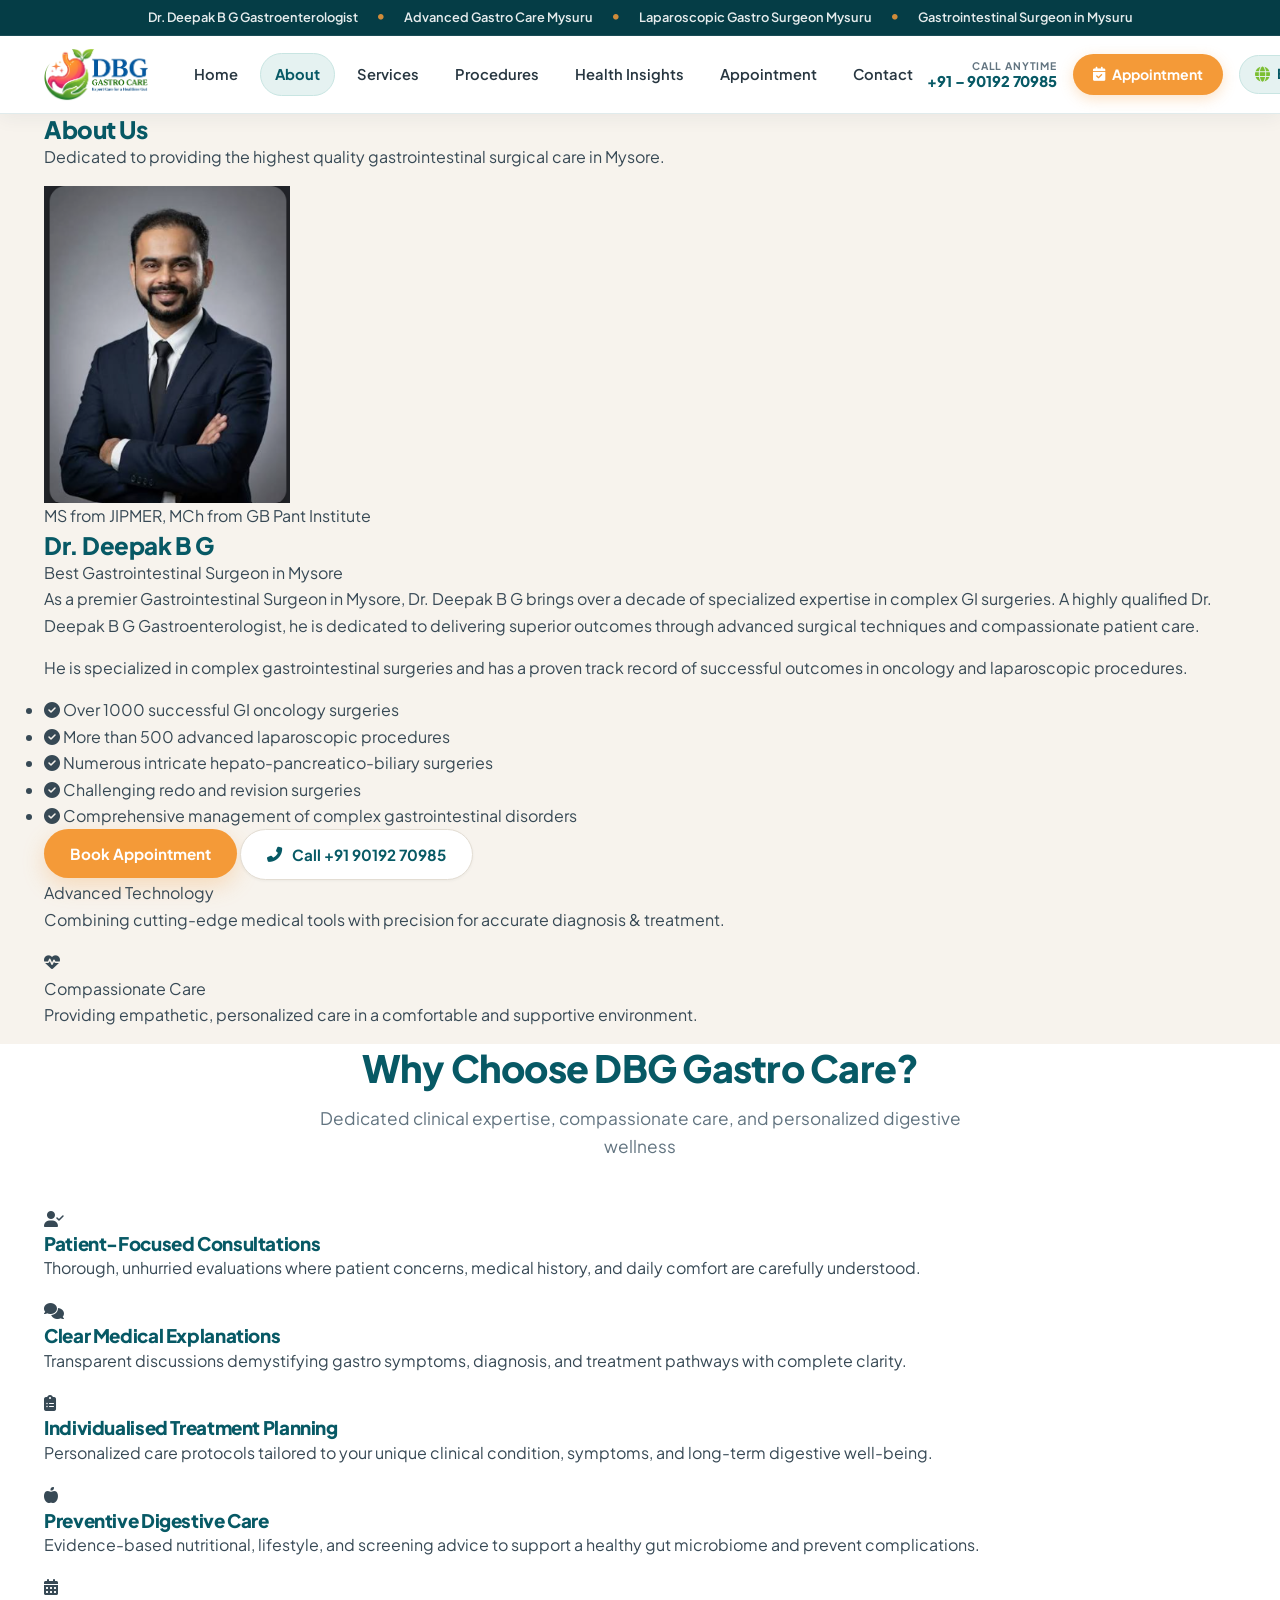
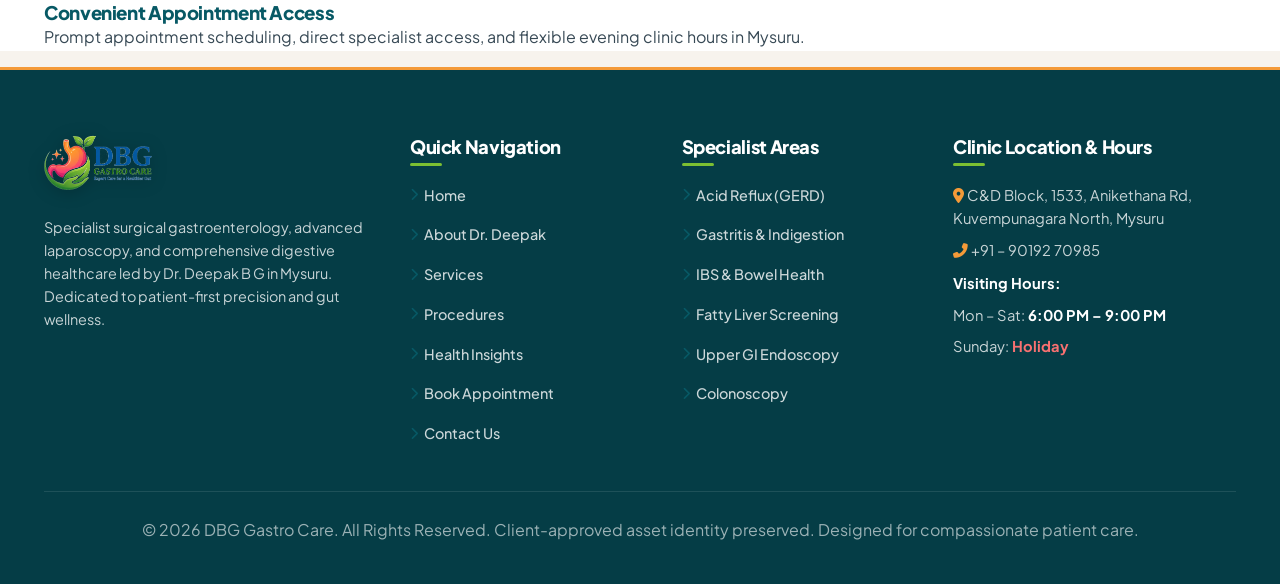
==== commit be7f67c2: "Merge remote changes into master" ====
--- a/about.html
+++ b/about.html
@@ -99,6 +99,15 @@
                             <a href="index.html#appointment" class="btn btn-primary" data-key="btn_book_appt">Book Appointment</a>
                             <a href="tel:+919019270985" class="btn btn-call"><i class="fas fa-phone-alt"></i> <span data-key="btn_call_now">Call +91 90192 70985</span></a>
                         </div>
+                        <div class="vision-pillar-label" data-key="adv_tech">Advanced Technology</div>
+                        <p class="vision-pillar-desc" data-key="adv_tech_desc">Combining cutting-edge medical tools with precision for accurate diagnosis & treatment.</p>
+                    </div>
+                    <div class="vision-pillar">
+                        <div class="vision-pillar-icon">
+                            <i class="fas fa-heart-pulse"></i>
+                        </div>
+                        <div class="vision-pillar-label" data-key="comp_care">Compassionate Care</div>
+                        <p class="vision-pillar-desc" data-key="comp_care_desc">Providing empathetic, personalized care in a comfortable and supportive environment.</p>
                     </div>
                 </div>
             </div>
--- a/style.css
+++ b/style.css
@@ -451,7 +451,7 @@
     cursor: pointer;
     display: flex;
     align-items: center;
-    gap: 6px;
+    gap: 8px;
     transition: var(--transition);
 }
 
@@ -2722,7 +2722,31 @@
 .footer-links {
     display: flex;
     flex-direction: column;
+    gap: 16px;
+}
+
+.footer-links a {
+    color: var(--text-muted);
+    transition: var(--transition);
+    display: inline-flex;
+    align-items: center;
     gap: 10px;
+    font-weight: 500;
+}
+
+.footer-links a i {
+    font-size: 0.8rem;
+    color: var(--primary);
+    transition: var(--transition);
+}
+
+.footer-links a:hover {
+    color: var(--primary);
+    transform: translateX(8px);
+}
+
+.footer-links a:hover i {
+    transform: scale(1.2);
 }
 
 .footer-links a {
